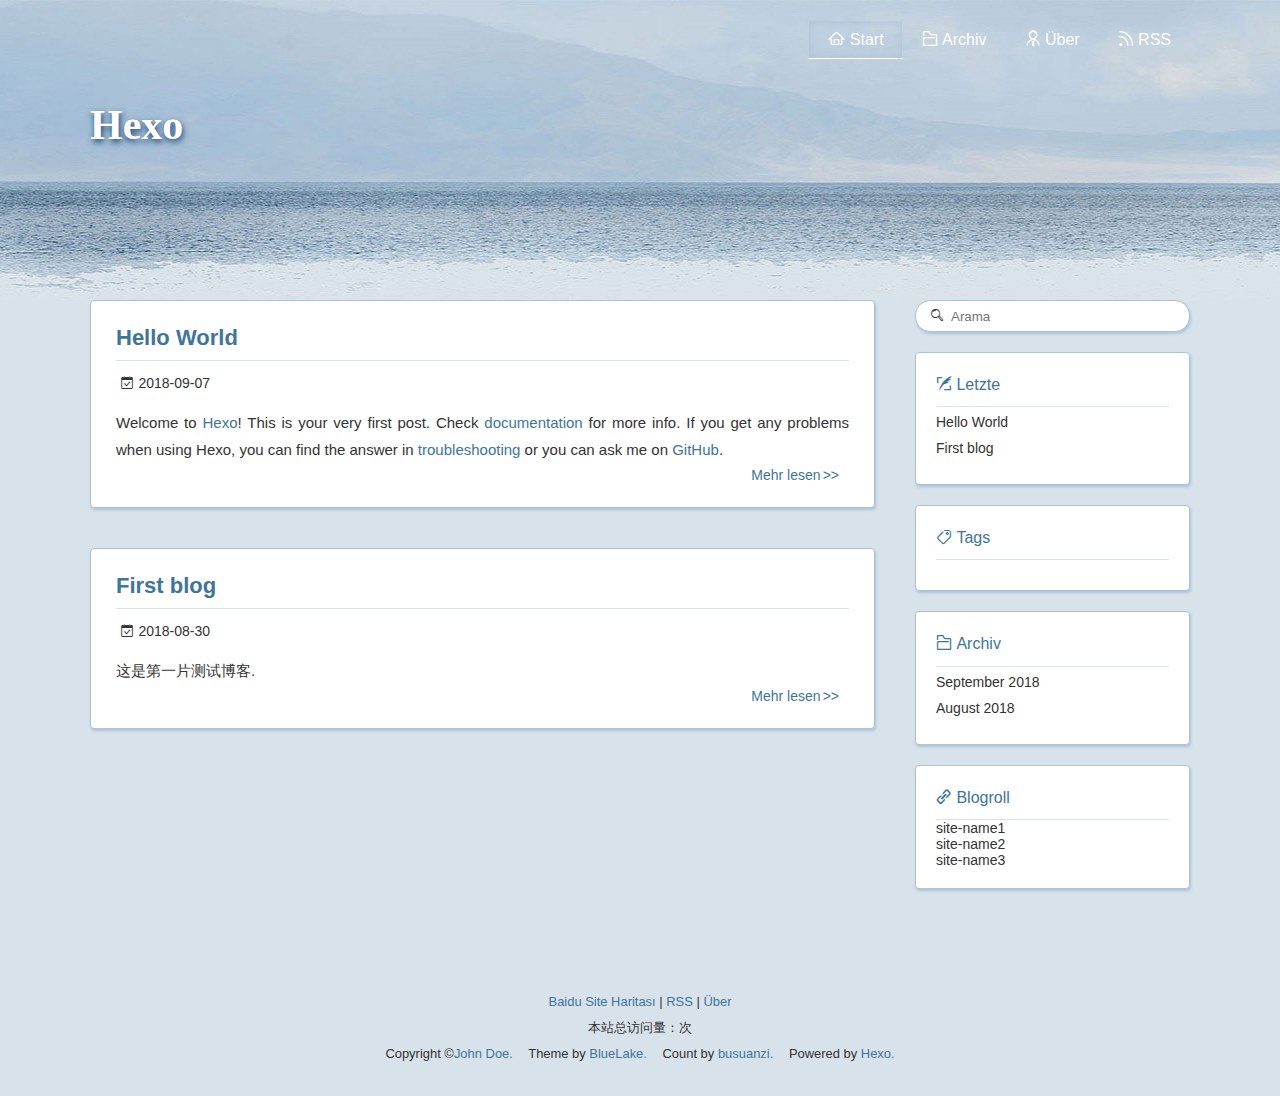
==== index.html @ a78081d0 "Site updated: 2018-09-07 15:41:16" ====
<!DOCTYPE html><html lang="null"><head><meta http-equiv="content-type" content="text/html; charset=utf-8"><meta content="width=device-width, initial-scale=1.0, maximum-scale=1.0, user-scalable=0" name="viewport"><meta content="yes" name="apple-mobile-web-app-capable"><meta content="black-translucent" name="apple-mobile-web-app-status-bar-style"><meta content="telephone=no" name="format-detection"><meta name="description"><title>Hexo</title><link rel="stylesheet" type="text/css" href="//fonts.neworld.org/css?family=Source+Code+Pro"><link rel="stylesheet" type="text/css" href="/css/style.css?v=2.0.1"><link rel="stylesheet" type="text/css" href="/css/highlight.css?v=2.0.1"><link rel="Shortcut Icon" href="/favicon.ico"><link rel="bookmark" href="/favicon.ico"><link rel="apple-touch-icon" href="/apple-touch-icon.png"><link rel="apple-touch-icon-precomposed" href="/apple-touch-icon.png"></head><body><div class="body_container"><div id="header"><div class="site-name"><h1 class="hidden">Hexo</h1><a id="logo" href="/.">Hexo</a><p class="description"></p></div><div id="nav-menu"><a href="/." class="current"><i class="fa fa-home"> Start</i></a><a href="/archives/"><i class="fa fa-archive"> Archiv</i></a><a href="/about/"><i class="fa fa-user"> Über</i></a><a href="/atom.xml"><i class="fa fa-rss"> RSS</i></a></div><div id="search-form"><div id="result-mask" class="hide"></div><label><input id="search-key" type="text" autocomplete="off" placeholder="Arama"></label><div id="result-wrap" class="hide"><div id="search-result"></div></div><div class="hide"><template id="search-tpl"><div class="item"><a href="/{path}" title="{title}"><div class="title">{title}</div><div class="time">{date}</div><div class="tags">{tags}</div></a></div></template></div></div></div><div id="layout" class="layout-g"><div class="layout-l"><div class="content_container"><div class="post"><h2 class="post-title"><a href="/2018/09/07/hello-world/">Hello World</a></h2><div class="post-meta"><p><span class="date">2018-09-07</span></p></div><div class="post-content"><p>Welcome to <a href="https://hexo.io/" target="_blank" rel="noopener">Hexo</a>! This is your very first post. Check <a href="https://hexo.io/docs/" target="_blank" rel="noopener">documentation</a> for more info. If you get any problems when using Hexo, you can find the answer in <a href="https://hexo.io/docs/troubleshooting.html" target="_blank" rel="noopener">troubleshooting</a> or you can ask me on <a href="https://github.com/hexojs/hexo/issues" target="_blank" rel="noopener">GitHub</a>.</p></div><p class="readmore"><a href="/2018/09/07/hello-world/">Mehr lesen</a></p></div><div class="post"><h2 class="post-title"><a href="/2018/08/30/first-blog/">First blog</a></h2><div class="post-meta"><p><span class="date">2018-08-30</span></p></div><div class="post-content"><p>这是第一片测试博客.</p></div><p class="readmore"><a href="/2018/08/30/first-blog/">Mehr lesen</a></p></div></div></div><div class="layout-r"><div id="sidebar"><div class="search-pla"></div><div class="widget"><div class="widget-title"><i class="fa fa-xie"> Letzte</i></div><ul class="post-list"><li class="post-list-item"><a class="post-list-link" href="/2018/09/07/hello-world/">Hello World</a></li><li class="post-list-item"><a class="post-list-link" href="/2018/08/30/first-blog/">First blog</a></li></ul></div><div class="widget"><div class="widget-title"><i class="fa fa-biao"> Tags</i></div><div class="tagcloud"></div></div><div class="widget"><div class="widget-title"><i class="fa fa-archive"> Archiv</i></div><ul class="archive-list"><li class="archive-list-item"><a class="archive-list-link" href="/archives/2018/09/">September 2018</a></li><li class="archive-list-item"><a class="archive-list-link" href="/archives/2018/08/">August 2018</a></li></ul></div><div class="widget"><div class="widget-title"><i class="fa fa-you"> Blogroll</i></div><ul></ul><a href="http://www.example1.com/" title="site-name1" target="_blank">site-name1</a><ul></ul><a href="http://www.example2.com/" title="site-name2" target="_blank">site-name2</a><ul></ul><a href="http://www.example3.com/" title="site-name3" target="_blank">site-name3</a></div></div></div></div><a id="totop" href="#top"></a><div id="footer"><div class="footer-info"><p><a href="/baidusitemap.xml">Baidu Site Haritası</a> |  <a href="/atom.xml">RSS</a> |  <a href="/about/">Über</a></p><p>本站总访问量：<i id="busuanzi_container_site_pv"><i id="busuanzi_value_site_pv"></i></i>次</p><p><span> Copyright &copy;<a href="/." rel="nofollow">John Doe.</a></span><span> Theme by<a rel="nofollow" target="_blank" href="https://github.com/chaooo/hexo-theme-BlueLake"> BlueLake.</a></span><span> Count by<a href="http://busuanzi.ibruce.info/"> busuanzi.</a></span><span> Powered by<a rel="nofollow" target="_blank" href="https://hexo.io"> Hexo.</a></span></p></div></div></div><script src="https://dn-lbstatics.qbox.me/busuanzi/2.3/busuanzi.pure.mini.js" async></script><script type="text/javascript" src="/js/search.json.js?v=2.0.1"></script><script type="text/javascript" src="/js/totop.js?v=2.0.1" async></script></body></html>
---- css/style.css ----
body,dl,dt,dd,ul,ol,li,h1,h2,h3,h4,h5,h6,p,img,blockquote,button,pre,fieldset,form,input,select,option{margin:0;padding:0;border:0}h1,h2,h3,h4,h5,h6{font-weight:bold;overflow:hidden}s,i,u,em{font-style:normal}img,button{border:none}form,input,select,option{outline:none}input:-webkit-autofill{-webkit-box-shadow:0 0 0 1000px #fff inset}div{box-sizing:border-box}a,button.submit{color:#40759b;text-decoration:none;-webkit-transition:all .1s ease-in;-moz-transition:all .1s ease-in;-o-transition:all .1s ease-in;transition:all .1s ease-in}a:focus{outline:none}a:hover,a:active{color:#40759b}.clear{clear:both}.hide{display:none;opacity:0;height:0}blockquote,.stressed{-moz-box-sizing:border-box;box-sizing:border-box;margin:1.5em 0 1.5em 1em;padding:10px;color:#555;border:1px solid #e6e6e6;border-left:5px solid #40759b}strong,b,em{font-weight:bold}.hidden1{display:none}@font-face{font-family:"iconfont";src:url("../iconfont/iconfont.eot?t=1478071541360");src:url("../iconfont/iconfont.eot?t=1478071541360#iefix") format('embedded-opentype'),url("../iconfont/iconfont.woff?t=1478071541360") format('woff'),url("../iconfont/iconfont.ttf?t=1478071541360") format('truetype'),url("../iconfont/iconfont.svg?t=1478071541360#iconfont") format('svg')}.fa{font-size:16px;font-style:normal;}.fa:before{font-family:"iconfont" !important;-webkit-font-smoothing:antialiased;-moz-osx-font-smoothing:grayscale;text-rendering:auto}.fa-home:before{content:"\e001"}.fa-gui:before{content:"\e002"}.fa-user:before{content:"\e003"}.fa-rss:before{content:"\e004"}.fa-rili:before{content:"\e005"}.fa-commt:before{content:"\e006"}.fa-sou:before{content:"\e007"}.fa-biao:before{content:"\e008"}.fa-fei:before{content:"\e009"}.fa-archive:before{content:"\e00a"}.fa-you:before{content:"\e00b"}.fa-huo:before{content:"\e00c"}.fa-hit:before{content:"\e00d"}.fa-right:before{content:"\e00e"}.fa-left:before{content:"\e00f"}.fa-xie:before{content:"\e010"}.fa-empty:before{content:"\e011"}.fa-weibo:before{content:"\e012"}.fa-weixin:before{content:"\e013"}.fa-github:before{content:"\e014"}.fa-email:before{content:"\e015"}body{font-family:"Source Code Pro",Tahoma,"Helvetica Neue",Helvetica,"Hiragino Sans GB","Microsoft YaHei Light","Microsoft YaHei","Source Han Sans CN","WenQuanYi Micro Hei",Arial,sans-serif;-webkit-font-smoothing:antialiased;-moz-osx-font-smoothing:grayscale;font-size:14px;color:#333;width:100%;height:100%;background:#d8e2eb url("../img/bg.jpg") no-repeat top center}.layout-g{letter-spacing:-.31em;*letter-spacing:normal;word-spacing:-.43em;*word-spacing:-.43em;text-rendering:optimizespeed;display:-webkit-flex;-webkit-flex-flow:row wrap;display:-ms-flexbox;-ms-flex-flow:row wrap;-ms-align-content:flex-start;-webkit-align-content:flex-start}.layout-l,.layout-r{display:inline-block;*display:inline;zoom:1;letter-spacing:normal;word-spacing:normal;vertical-align:top;text-rendering:auto}.layout-l{width:75%;*width:74.969%}.layout-r{width:25%;*width:24.969%}.body_container{padding:0 50px;max-width:1200px;margin:0 auto}.content_container{padding-right:40px}#header{text-align:left;position:relative;min-height:300px;}#header .site-name{padding-top:100px;}#header .site-name h1{padding:0;margin:0;height:0;overflow:hidden}#header .site-name .description{padding:.6em 0 0;color:#fff;text-shadow:1px 2px 3px #113f6e;white-space:normal;word-wrap:break-word;line-height:26px}#logo{font:bold 42px/1.2 "宋体";white-space:nowrap;color:#fff;text-shadow:1px 3px 6px #113f6e}#nav-menu{margin:20px 0;padding:0;position:absolute;right:0;top:0;}#nav-menu a{display:inline-block;padding:3px 18px 3px;line-height:30px;color:#fff;font-size:16px;border:1px solid transparent;}#nav-menu a:hover,#nav-menu a.current{border-bottom:1px solid #fff;-webkit-box-shadow:0 0 10px #adc2d7 inset;box-shadow:0 0 10px #adc2d7 inset}#sidebar{word-wrap:break-word;-webkit-transition:all .6s ease-in-out;transition:all .6s ease-in-out;}#sidebar .widget{margin-bottom:20px;padding:10px 20px 20px 20px;border-radius:4px;-webkit-box-shadow:1px 2px 3px #adc2d7;box-shadow:1px 2px 3px #adc2d7;border:1px solid #adc2d7;background:#fff;}#sidebar .widget a{color:#333;}#sidebar .widget a:hover{color:#40759b;text-decoration:underline}#sidebar .widget .widget-title,#sidebar .widget .comments-title{color:#40759b;line-height:2.7;margin-top:0;font-size:16px;border-bottom:1px solid #d8e2eb;display:block;font-weight:normal}#sidebar .widget .tagcloud{margin-top:10px;}#sidebar .widget .tagcloud a{line-height:1.5;padding:5px}#sidebar .widget ul,#sidebar .widget ol{list-style:none;padding:0;}#sidebar .widget ul li,#sidebar .widget ol li{list-style:none;margin:5px 0;line-height:1.5;overflow:hidden;white-space:nowrap;text-overflow:ellipsis}#sidebar .widget .category-list-count{padding-left:5px;color:#40759b;}#sidebar .widget .category-list-count:before{content:"("}#sidebar .widget .category-list-count:after{content:")"}#sidebar .search-pla{display:block;height:52px}#search-form{position:absolute;bottom:-52px;right:0;padding:20px 0;color:#333;width:25%;}#search-form label{position:relative;display:block;margin:0;width:100%;height:100%;}#search-form label:before{font-family:"iconfont" !important;content:'\e007';position:absolute;left:15px;top:9px}#search-form input{box-sizing:border-box;height:32px;padding:7px 11px 7px 35px;line-height:16px;width:100%;border-radius:15px;background:#fff;-webkit-box-shadow:1px 2px 3px #adc2d7;box-shadow:1px 2px 3px #adc2d7;border:1px solid #adc2d7}#result-wrap{position:absolute;top:56px;width:120%;left:-50px;box-sizing:content-box;padding:20px;background:#fff;color:#333;border-radius:4px;-webkit-box-shadow:1px 2px 3px #adc2d7;box-shadow:1px 2px 3px #adc2d7;border:1px solid #adc2d7;}#result-wrap:before{content:'';position:absolute;display:inline-block;border-width:0 12px 12px 12px;border-style:solid;border-color:#adc2d7 transparent;left:56px;top:-12px}#result-wrap:after{content:'';position:absolute;display:inline-block;border-width:0 12px 12px 12px;border-style:solid;border-color:#fff transparent;left:56px;top:-10px}#result-mask{position:fixed;left:0;top:0}#search-result{width:100%;box-sizing:content-box;padding-right:20px;margin-right:-20px;max-height:400px;overflow-y:auto;}#search-result .tips{text-align:center;}#search-result .tips .fa{font-size:60px;color:#b3d2ef}#search-result .item{border-top:1px solid #d8e2eb;padding:8px 0;}#search-result .item:first-child{border-top:none}#search-result .item a:hover{text-decoration:none}#search-result .item .title{white-space:nowrap;line-height:1.8;overflow:hidden;white-space:nowrap;text-overflow:ellipsis;font-size:14px;color:#40759b;}#search-result .item .title:hover{text-decoration:underline}#search-result .item .time{text-align:right;font-size:12px}#search-result .item .tags{overflow:hidden;white-space:nowrap;text-overflow:ellipsis;}#search-result .item .tags span{display:inline-block;margin-right:5px;font-size:12px;}#search-result .item .tags span:before{font-family:"iconfont" !important;content:'\e008'}.post{padding:25px;background:#fff;border-radius:4px;-webkit-box-shadow:1px 2px 3px #adc2d7;box-shadow:1px 2px 3px #adc2d7;border:1px solid #adc2d7;margin-bottom:40px;}.post .post-title{margin:0;color:#40759b;text-align:left;border-bottom:1px solid #d8e2eb;padding-bottom:10px;font-weight:bold;font-size:22px;line-height:1.1;}.post .post-title a{color:#40759b;}.post .post-title a:hover{text-decoration:underline}.post .post-meta{padding:0;margin:10px 0 0;color:#333;font-size:14px;line-height:24px;min-height:24px;text-indent:.15em;}.post .post-meta:after{content:'';display:table;clear:both}.post .post-meta span{display:inline-block;height:16px;line-height:16px;margin-right:2px;}.post .post-meta span:after{content:' | '}.post .post-meta span:last-child:after{content:' '}.post .post-meta a{color:#40759b}.post .post-meta a:hover{color:#40759b;border-bottom:1px solid #40759b}.post .post-meta .category:before{font-family:"iconfont" !important;content:"\e002";padding-right:.3em}.post .post-meta .date:before{font-family:"iconfont" !important;content:"\e005";padding-right:.3em}.post .post-meta #busuanzi_value_page_pv{height:16px;line-height:16px;}.post .post-meta #busuanzi_value_page_pv:before{font-family:"iconfont" !important;content:"\e00d";padding-right:.3em}.post .comment-count{float:right;display:inline-block;text-indent:.15em;}.post .comment-count:before{vertical-align:bottom;font-family:"iconfont" !important;content:"\e006";padding-right:.3em}.post .comment-count:hover{color:#40759b;border-bottom:1px solid #40759b}.post .comment-count span:after{content:'';display:none}.post .post-content{clear:left;font-size:15px;line-height:1.77;color:#333;padding-top:15px;text-align:justify;text-justify:distribute;word-break:normal;}.post .post-content h2{font-size:18px}.post .post-content h3{font-size:16px}.post .post-content h4{font-size:14px}.post .post-content h5{font-size:13px}.post .post-content h6{font-size:12px}.post .post-content p{margin:0 0 1.234em;}.post .post-content p code{margin:0 5px;padding:0 5px;font-family:Source Code Pro,Monaco,Menlo,Consolas,monospace;color:#4d4d4c;background:#eee;font-size:.95em}.post .post-content p a{color:#40759b;padding-bottom:2px;word-break:break-all;}.post .post-content p a:hover{text-decoration:underline}.post .post-content p .caption{color:#40759b;display:block;font-size:.9em;margin-top:.1em;position:relative;text-align:center}.post .post-content blockquote p,.post .post-content .stressed p{margin:0}.post .post-content img{max-width:100%;padding:.5em 0;margin:auto;display:block}.post .post-content hr{margin:2.4em auto;border:none;border-top:1px solid #d8e2eb;position:relative}.post .post-content ul,.post .post-content ol{margin:0;padding:0 0 0 2em;}.post .post-content ul code,.post .post-content ol code{margin:0 5px;padding:0 5px;font-family:Source Code Pro,Monaco,Menlo,Consolas,monospace;color:#4d4d4c;background:#eee;font-size:.95em}.post .post-content ul a,.post .post-content ol a{color:#40759b;padding-bottom:2px;word-break:break-all;}.post .post-content ul a:hover,.post .post-content ol a:hover{text-decoration:underline}.post .tags{padding-bottom:.5em;text-align:right;}.post .tags a{margin-right:.5em;}.post .tags a:before{font-family:"iconfont" !important;content:"\e008";padding-right:.3em}.post .post-share::after{content:' ';display:block;clear:both}.post-archive{font-size:15px;line-height:2;padding:2em 0;}.post-archive ul,.post-archive ol,.post-archive li{list-style:none}.post-archive h2{margin:0 0 15px -51px;font-weight:bold;font-size:24px;letter-spacing:-1px;background:#d8e2eb;height:100px;width:100px;border-radius:50%;text-align:center;line-height:100px;color:#5483b1;}.post-archive h2:before{font-family:"iconfont" !important;font-weight:normal;content:"\e005";margin-right:.1em}.archive-wrap{position:relative;border-left:2px solid #d8e2eb;margin-left:140px;padding:3em 0;}.archive-wrap.tag-cat{margin-left:60px}.archive-wrap:before,.archive-wrap:after{content:'';position:absolute;left:-6px;width:10px;height:10px;border-radius:50%;background:#d8e2eb}.archive-wrap:before{top:0}.archive-wrap:after{bottom:0}.archive-wrap .listing li{margin-bottom:50px;position:relative;}.archive-wrap .listing li a{color:#333;}.archive-wrap .listing li a:hover{color:#5483b1}.archive-wrap .listing li a:before{content:'';position:absolute;z-index:1;left:-11px;bottom:-10px;width:20px;height:20px;border-radius:50%;background:#fff;border:1px solid #d8e2eb;-webkit-box-shadow:0 0 4px #d8e2eb inset;box-shadow:0 0 4px #d8e2eb inset}.archive-wrap .listing li a:after{content:'';position:absolute;z-index:2;left:-5px;bottom:-4px;width:10px;height:10px;border-radius:50%;background:#d8e2eb;-webkit-box-shadow:0 0 3px #d8e2eb inset;box-shadow:0 0 3px #d8e2eb inset}.archive-wrap .listing li:hover a:before{border:1px solid #5483b1;-webkit-box-shadow:0 0 4px #5483b1 inset;box-shadow:0 0 4px #5483b1 inset}.archive-wrap .listing li:hover a:after{background:#5483b1}.archive-wrap .listing li:hover .tite{border-bottom:1px solid #5483b1;}.archive-wrap .listing li:hover .tite:after{background:#5483b1}.archive-wrap .listing li:hover .date{border:1px solid #5483b1}.archive-wrap .tite{position:relative;bottom:-4px;display:inline-block;border-bottom:1px solid #d8e2eb;line-height:1.2em;padding:0 30px;max-width:100%;box-sizing:border-box;}.archive-wrap .tite:after{content:'';position:absolute;right:0;bottom:-4px;width:8px;height:8px;border-radius:50%;background:#d8e2eb}.archive-wrap .date{position:absolute;left:-112px;width:100px;bottom:0;height:30px;line-height:30px;text-align:center;border-radius:15px 30px 0 15px;border:1px solid #d8e2eb;-webkit-box-shadow:0 0 4px #d8e2eb inset;box-shadow:0 0 4px #d8e2eb inset}#footer{width:100%;margin-top:50px;padding:30px 0;}#footer .footer-info{line-height:2;color:#333;text-align:center;font-size:.925em;}#footer .footer-info a{color:#40759b;margin:0 6px}#footer .footer-info span{margin:0 6px}#footer .footer-info .fa{display:inline-block;margin:0 6px 0 0;padding:0 2px;}#footer .footer-info .fa.fa-github{color:#000;}#footer .footer-info .fa.fa-github:hover{color:#4078c0}#footer .footer-info .fa.fa-weibo{color:#e6162d;}#footer .footer-info .fa.fa-weibo:hover{color:#f93}#footer .footer-info .fa.fa-email{color:#756e78;}#footer .footer-info .fa.fa-email:hover{color:#000}#footer .footer-info p a{margin:0}.page-navigator{list-style:none;padding:0 0 25px 0;font-size:14px;text-align:center;}.page-navigator .space{border:none;padding:5px 5px}.page-navigator .current{background:#fff;}.page-navigator .current:hover{border-bottom-color:#adc2d7}.page-navigator .page-number,.page-navigator .extend{display:inline-block;margin:0 5px 5px 0}.page-navigator a,.page-navigator span{display:inline-block;height:25px;line-height:25px;padding:5px 9px;text-align:center;-webkit-box-shadow:1px 2px 3px #adc2d7;box-shadow:1px 2px 3px #adc2d7;border:1px solid #adc2d7;}.page-navigator a:hover,.page-navigator span:hover{border-bottom-color:#fff}.page-navigator a.prev:before,.page-navigator span.prev:before{font-family:"iconfont" !important;content:"\e00f";padding-right:.3em}.page-navigator a.next:after,.page-navigator span.next:after{font-family:"iconfont" !important;content:"\e00e";padding-left:.3em}.label-title{margin-top:1.1em;font-size:22px;color:#333;font-weight:bold;}.label-title .fa{display:inline-block;background:#f2f7fb;color:#5483b1;padding:0 10px;border-radius:30px 0 0 30px;margin:0 5px;font-size:20px}.readmore a{font-size:14px;color:#40759b;margin:-20px 0 0;padding:5px 10px;float:right;}.readmore a:after{content:">>";padding-left:.15em}.readmore a:hover{-webkit-box-shadow:0 -1px 4px #5483b1 inset;box-shadow:0 -1px 4px #5483b1 inset}.post-nav{overflow:hidden;margin-top:15px;margin-bottom:20px;padding:10px;white-space:nowrap;border-top:1px solid #d8e2eb;}.post-nav a{display:inline-block;max-width:49%;line-height:25px;font-size:15px;color:#555;border-bottom:none;position:relative;white-space:normal;box-sizing:border-box;text-decoration:underline;}.post-nav a.pre{float:left;padding-left:1.2em;}.post-nav a.pre:before{position:absolute;left:0;top:0;font-family:"iconfont" !important;content:"\e00f";padding-right:.3em}.post-nav a:hover{color:#40759b}.post-nav a.next{float:right;text-align:right;padding-right:1.2em;}.post-nav a.next:after{position:absolute;right:0;top:0;font-family:"iconfont" !important;content:"\e00e";padding-left:.3em}#totop{position:fixed;right:50px;bottom:50px;display:block;visibility:hidden;width:32px;height:54px;line-height:56px;overflow:hidden;color:#40759b;text-align:center;text-shadow:0 2px 2px #40759b;opacity:0;-webkit-transition:visibility .6s cubic-bezier(.6,.04,.98,.335),opacity .6s cubic-bezier(.6,.04,.98,.335),-webkit-transform .6s cubic-bezier(.6,.04,.98,.335);-moz-transition:visibility .6s cubic-bezier(.6,.04,.98,.335),opacity .6s cubic-bezier(.6,.04,.98,.335),-moz-transform .6s cubic-bezier(.6,.04,.98,.335);transition:visibility .6s cubic-bezier(.6,.04,.98,.335),opacity .6s cubic-bezier(.6,.04,.98,.335),transform .6s cubic-bezier(.6,.04,.98,.335);}#totop:before{font-family:"iconfont" !important;content:'\e00c';font-size:54px;margin-left:-.2em}#totop.launch{opacity:0;-webkit-transform:translateY(-500px);-moz-transform:translateY(-500px);-ms-transform:translateY(-500px);transform:translateY(-500px);pointer-events:none}#totop.show{visibility:visible;opacity:1}.author-page{padding:40px 0 20px 0;text-align:center;}.author-page:after{content:"";clear:both;display:block}.author-page .photo{display:inline-block;vertical-align:top;box-sizing:content-box;padding:0 30px 30px 30px;width:180px;height:180px;}.author-page .photo img{width:100%;height:100%;padding:0;margin:0;border-radius:50%;-webkit-box-shadow:1px 2px 3px #adc2d7;box-shadow:1px 2px 3px #adc2d7}.author-page .author{font-size:16px;white-space:nowrap;display:inline-block;vertical-align:top;text-align:left;}.author-page .author .fa{margin-right:.4em;}.author-page .author .fa:before{margin-right:.2em}#toc li{font-weight:bold}#toc .toc-child{margin-left:.6em;padding-left:0;}#toc .toc-child li{font-weight:normal}#toc .toc-child li:first-of-type{margin-top:0}#toc .toc-child li:last-of-type{margin-bottom:0}.fixed{position:fixed;top:0}.fixed.scroll{overflow-y:scroll;max-height:100%}table,tbody,tr,th,td{border-collapse:collapse;box-sizing:border-box;border-spacing:0;cellspacing:0;cellpadding:0;padding:0;margin:0}table{margin:auto auto 15px;width:100%;background:transparent;overflow-x:auto;display:block;}table th{font-weight:bold;padding:5px 10px;border:1px solid #d8e2eb;border-bottom-width:2px}table tr:nth-child(2n){background:#f4fcff}table td{padding:5px 10px;border:1px solid #d8e2eb}@media print,screen and (max-width:56.25em){.body_container{padding:0 30px}.content_container{padding-right:20px}#sidebar .widget{margin-bottom:15px}.post{padding:20px}}@media print,screen and (max-width:48em){.layout-l{width:100%}.layout-r{width:100%}#toc{display:none}#sidebar .search-pla{display:none}#search-form{position:relative;bottom:0;width:100%;}#search-form label{color:#fff}#search-form input{color:#fff;background:transparent;border:1px solid #e2eaf1;-webkit-box-shadow:0 0 10px #adc2d7 inset;box-shadow:0 0 10px #adc2d7 inset;}#search-form input:-ms-input-placeholder{color:#fff}#search-form input:-moz-placeholder{color:#fff}#search-form input::-moz-placeholder{color:#fff}#search-form input::-webkit-input-placeholder{color:#fff}#nav-menu{position:relative;text-align:center;}#nav-menu a{padding:0 15px;line-height:27px;height:27px;font-size:13px}.site-name{margin-bottom:20px;text-align:center}.content_container{padding-right:0}.body_container{padding:0 20px}.post{padding:15px}.post-title{font-size:20px}#sidebar .widget{padding:5px 15px 15px 15px}.hidden_mid_and_down{display:none !important}.post-archive{padding:1em 0}.archive-wrap{margin-left:110px;}.archive-wrap.tag-cat{margin-left:30px}.archive-wrap .tite{padding:0 20px}.author-page .author{font-size:14px}#result-wrap{width:60%;left:0}}@media print,screen and (max-width:35.5em){.content_container{padding-right:0}.body_container{padding:0 20px}.post-archive{padding:.6em 0}.archive-wrap{margin-left:60px;}.archive-wrap.tag-cat{margin-left:10px}.archive-wrap .listing li{margin-bottom:30px}.archive-wrap .tite{padding:0 15px;font-size:14px}.archive-wrap .date{left:-62px;width:60px;border-radius:15px 15px 0 15px;font-size:12px}}@media print,screen and (max-width:25em){#nav-menu a{padding:0 10px 0 8px;}#nav-menu a i.fa{font-size:14px}.post .post-title{font-size:18px}.post-archive{padding:0}.archive-wrap{margin-left:56px;}.archive-wrap.tag-cat{margin-left:0}.archive-wrap .tite{padding:0 5px 0 10px}.author-page .author{font-size:12px}.author-page .photo{padding:0 0 30px 0}#result-wrap{width:90%;left:0}}#ds-recent-comments li.ds-comment{border:none !important;border-bottom:1px dashed #d8e2eb !important}#ds-reset a:hover{color:#40759b !important}#ds-reset .ds-post-button{background:#40759b !important;}#ds-reset .ds-post-button:hover{background:#608cb7 !important}
---- css/highlight.css ----
pre{width:100%;position:relative;border:none;padding:0;margin:0;}pre code{display:block;box-sizing:border-box;overflow-x:auto;font-family:Source Code Pro,Monaco,Menlo,Consolas,monospace;margin:1.2em 0;padding:15px 15px 10px 15px;line-height:1.2em;width:100%;border-radius:5px;box-shadow:1px 1px 2px rgba(0,0,0,0.125);font-size:13px;color:#333;background:#f7f8f8}figure.highlight,.codeblock{background:#f7f8f8;margin:10px 0;line-height:1.1em;padding-top:15px;margin:1em 0;border-radius:5px;box-shadow:1px 1px 2px rgba(0,0,0,0.125);}figure.highlight figcaption,.codeblock figcaption{font-size:13px;padding:0 15px 20px;margin:0;background:#f7f8f8;color:#999;}figure.highlight figcaption a,.codeblock figcaption a{float:right;color:#40759b;font-weight:bold}figure.highlight table,.codeblock table{width:100%;margin:0;padding-bottom:10px;border-collapse:collapse;position:relative;display:block;overflow-x:auto}figure.highlight pre,.codeblock pre,figure.highlight .gutter,.codeblock .gutter,figure.highlight .code,.codeblock .code,figure.highlight .tag,.codeblock .tag{background-color:inherit;font-family:Source Code Pro,Monaco,Menlo,Consolas,monospace;border:none;padding:0;margin:0;cursor:text}figure.highlight .gutter,.codeblock .gutter,figure.highlight .code,.codeblock .code{vertical-align:top}figure.highlight.plain .gutter,.codeblock.plain .gutter{display:none}figure.highlight .gutter,.codeblock .gutter{background:#f7f8f8;border-right:1px solid #e6e6e6;padding:.3em 15px;}figure.highlight .gutter .line,.codeblock .gutter .line{color:#aaa}figure.highlight .line,.codeblock .line{font-size:13px;color:#333;}figure.highlight .line.marked,.codeblock .line.marked{background:#f5e3de}figure.highlight .code,.codeblock .code{padding:.3em 15px .3em 1em;width:100%}.gist .line,.gist .line-number{font-family:Source Code Pro,Monaco,Menlo,Consolas,monospace;font-size:1em;margin:0 0 5px 0}.highlight .comment,.highlight .title{color:#888}.highlight .meta,.highlight .tag{color:#324977}.highlight .attr{color:#118a04}.highlight .string,.highlight .value,.highlight .inheritance,.highlight .header,.highlight .ruby .symbol,.highlight .xml .cdatabody{color:#920000}.highlight .keyword,.highlight .javascript .function{color:#ec25ec}.highlight .number,.highlight .preprocessor,.highlight .built_in,.highlight .literal,.highlight .params,.highlight .constant{color:#fb6a00}.highlight.apacheconf .code .common,.highlight.apacheconf .code .nomarkup,.highlight.apacheconf .code .attribute,.highlight.apacheconf .code .variable,.highlight.apacheconf .code .cbracket,.highlight.apacheconf .code .keyword{color:#0086b3}.highlight.apacheconf .code .sqbracket{color:#df5000}.highlight.apacheconf .code .section,.highlight.apacheconf .code .tag{color:#63a35c}.highlight.bash .code .literal,.highlight.bash .code .built_in{color:#0086b3}.highlight.bash .code .title{color:#795da3}.highlight.bash .code .shebang{color:#969896}.highlight.bash .code .variable{color:#333}.highlight.coffeescript .code .subst,.highlight.coffeescript .code .regexp,.highlight.coffeescript .code .attribute{color:#df5000}.highlight.coffeescript .code .literal,.highlight.coffeescript .code .built_in,.highlight.coffeescript .code .number{color:#0086b3}.highlight.coffeescript .code .title{color:#795da3}.highlight.coffeescript .code .reserved,.highlight.coffeescript .code .attribute{color:#1d3e81}.highlight.cpp .code .number,.highlight.c .code .number,.highlight.cpp .code .built_in,.highlight.c .code .built_in{color:#0086b3}.highlight.cpp .code .preprocessor,.highlight.c .code .preprocessor{color:#df5000}.highlight.cpp .code .title,.highlight.c .code .title{color:#795da3}.highlight.cpp .code .meta-keyword,.highlight.c .code .meta-keyword{color:#a71d5d}.highlight.cs .code .preprocessor,.highlight.cs .code .preprocessor .keyword{color:#333}.highlight.cs .code .xmlDocTag,.highlight.cs .code .doctag{color:#63a35c}.highlight.cs .code .number,.highlight.cs .code .built_in{color:#0086b3}.highlight.cs .code .title{color:#795da3}.highlight.css .code .id,.highlight.css .code .class,.highlight.css .code .pseudo,.highlight.css .code .selector-pseudo{color:#795da3}.highlight.css .code .attr_selector,.highlight.css .code .value{color:#333}.highlight.css .code .attribute,.highlight.css .code .hexcolor,.highlight.css .code .number,.highlight.css .code .function{color:#0086b3}.highlight.css .code .at_rule,.highlight.css .code .important,.highlight.css .code .meta{color:#a71d5d}.highlight.css .code .tag,.highlight.css .code .selector-tag{color:#63a35c}.highlight.diff .code .deletion{color:#bd2c00;background-color:#ffecec}.highlight.diff .code .addition{color:#55a532;background-color:#eaffea}.highlight.http .code .literal{color:#0086b3}.highlight.http .code .request{color:#a71d5d}.highlight.http .code .attribute,.highlight.http .code attr{color:#183691}.highlight.ini .code .value,.highlight.ini .code .keyword{color:#333}.highlight.ini .code .setting,.highlight.ini .code .attr{color:#a71d5d}.highlight.ini .code .chunk,.highlight.ini .code .meta{color:#795da3;font-weight:bold}.highlight.ini .code .title,.highlight.ini .code .section{color:#795da3}.highlight.js .code .tag .title{color:#333}.highlight.js .code .regexp{color:#df5000}.highlight.js .code .javadoc{color:#969896}.highlight.js .code .literal,.highlight.js .code .number{color:#0086b3}.highlight.js .code .built_in,.highlight.js .code .title{color:#795da3}.highlight.js .code .tag,.highlight.js .code .javadoctag{color:#a71d5d}.highlight.java .code .title{color:#795da3}.highlight.java .code .number{color:#0086b3}.highlight.java .code .javadoc{color:#969896}.highlight.java .code .params{color:#1d3e81}.highlight.java .code .meta,.highlight.java .code .annotation,.highlight.java .code .javadoctag{color:#a71d5d}.highlight.mak .code .title{color:#795da3}.highlight.mak .code .constant{color:#333}.highlight.mak .code .keyword,.highlight.mak .code .meta-keyword{color:#0086b3}.highlight.json .code .attribute{color:#183691}.highlight.json .code .number,.highlight.json .code .literal{color:#0086b3}.highlight.md .code .link_url,.highlight.md .code .link{text-decoration:underline}.highlight.md .code .link_reference,.highlight.md .code .symbol,.highlight.md .code .code{color:#0086b3}.highlight.md .code .value,.highlight.md .code .link_label,.highlight.md .code .strong,.highlight.md .code .emphasis,.highlight.md .code .blockquote,.highlight.md .code .quote,.highlight.md .code .section{color:#183691}.highlight.nginx .code .title,.highlight.nginx .code .attribute{color:#a71d5d}.highlight.nginx .code .built_in,.highlight.nginx .code .literal{color:#0086b3}.highlight.nginx .code .regexp{color:#183691}.highlight.nginx .code .variable{color:#333}.highlight.objectivec .code .title{color:#795da3}.highlight.objectivec .code .preprocessor,.highlight.objectivec .code .meta{color:#a71d5d;}.highlight.objectivec .code .preprocessor .title,.highlight.objectivec .code .meta .title{color:#df5000}.highlight.objectivec .code .literal,.highlight.objectivec .code .number,.highlight.objectivec .code .built_in{color:#0086b3}.highlight.objectivec .code .meta-string{color:#183691}.highlight.perl .code .title{color:#795da3}.highlight.perl .code .regexp{color:#df5000}.highlight.perl .code .sub{color:#795da3}.highlight.php .code .title{color:#795da3}.highlight.php .code .regexp{color:#df5000}.highlight.php .code .phpdoc,.highlight.php .code .doctag{color:#a71d5d}.highlight.php .code .literal,.highlight.php .code .number{color:#0086b3}.highlight.python .code .number{color:#0086b3}.highlight.python .code .decorator,.highlight.python .code .title,.highlight.python .code .meta{color:#795da3}.highlight.ruby .code .prompt,.highlight.ruby .code .constant,.highlight.ruby .code .number,.highlight.ruby .code .subst .keyword,.highlight.ruby .code .symbol{color:#0086b3}.highlight.ruby .code .parent,.highlight.ruby .code .title{color:#795da3}.highlight.sql .code .number{color:#0086b3}.highlight.sql .code .built_in{color:#a71d5d}.highlight.xml .code .tag{color:#333}.highlight.xml .code .value{color:#183691}.highlight.xml .code .title,.highlight.xml .code .name{color:#63a35c}.highlight.xml .code .attribute,.highlight.xml .code .attr{color:#795da3}.highlight.puppet .code .title{color:#795da3}.highlight.puppet .code .name{color:#a71d5d}.highlight.puppet .code .function{color:#0086b3}.highlight.puppet .code .attr{color:#0086b3}.highlight.less .code .number,.highlight.less .code .hexcolor,.highlight.less .code .function,.highlight.less .code .attribute{color:#0086b3}.highlight.less .code .id,.highlight.less .code .pseudo,.highlight.less .code .class,.highlight.less .code .selector-id,.highlight.less .code .selector-class,.highlight.less .code .selector-tag{color:#795da3}.highlight.less .code .tag,.highlight.less .code .at_rule{color:#a71d5d}.highlight.less .code .built_in{color:#df5000}.highlight.sass .code .number,.highlight.sass .code .hexcolor,.highlight.sass .code .function,.highlight.sass .code .attribute{color:#0086b3}.highlight.sass .code .tag,.highlight.sass .code .selector-tag{color:#63a35c}.highlight.sass .code .built_in{color:#df5000}.highlight.sass .code .tag,.highlight.sass .code .at_rule,.highlight.sass .code .important{color:#a71d5d}.highlight.sass .code .id,.highlight.sass .code .pseudo,.highlight.sass .code .class,.highlight.sass .code .preprocessor,.highlight.sass .code .selector-class,.highlight.sass .code .selector-id{color:#795da3}.highlight.sass .code .variable{color:#333}.highlight.stylus .code .tag,.highlight.stylus .code .selector-tag{color:#63a35c}.highlight.stylus .code .at_rule{color:#a71d5d}.highlight.stylus .code .class,.highlight.stylus .code .id,.highlight.stylus .code .pseudo,.highlight.stylus .code .title,.highlight.stylus .code .selector-id,.highlight.stylus .code .selector-pseudo,.highlight.stylus .code .selector-class{color:#795da3}.highlight.stylus .code .number,.highlight.stylus .code .hexcolor,.highlight.stylus .code .attribute,.highlight.stylus .code .params{color:#0086b3}.highlight.go .code .built_in,.highlight.go .code .constant{color:#0086b3}.highlight.go .code .typename{color:#a71d5d}.highlight.swift .code .preprocessor{color:#a71d5d}.highlight.swift .code .title{color:#795da3}.highlight.swift .code .built_in,.highlight.swift .code .number,.highlight.swift .code .type{color:#0086b3}.highlight.yml .code .number{color:#fb6a00}.highlight.yml .code .line,.highlight.yml .code .attr{color:#795da3}.highlight.yml .code .line,.highlight.yml .code .string,.highlight.yml .code .type,.highlight.yml .code .literal,.highlight.yml .code .meta{color:#920000}
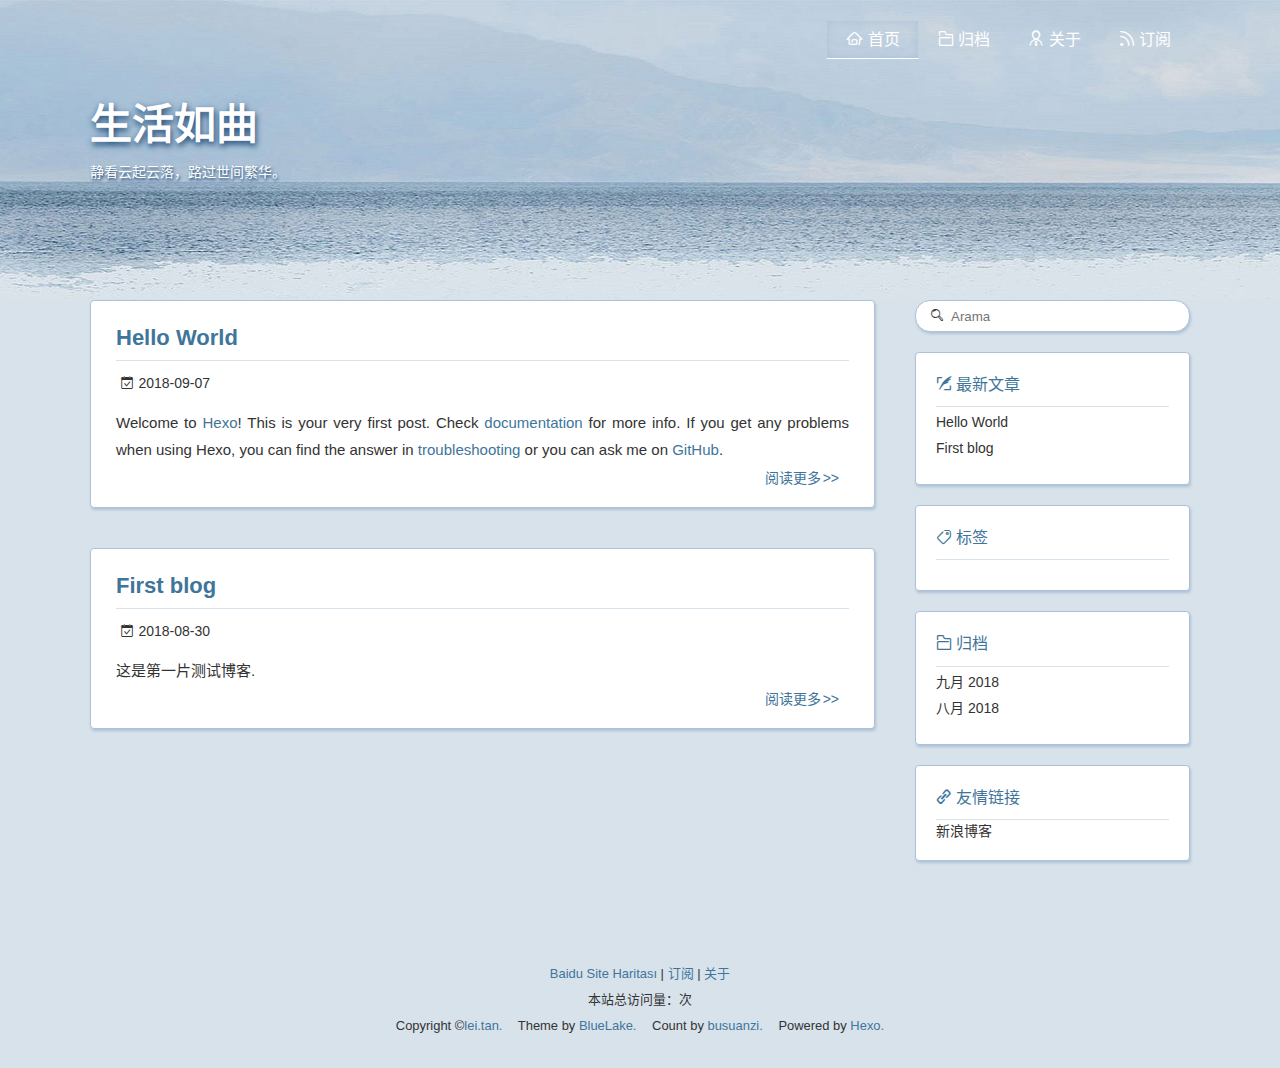
==== commit d11334f5: "Site updated: 2018-09-07 16:34:59" ====
--- a/index.html
+++ b/index.html
@@ -1 +1 @@
-<!DOCTYPE html><html lang="null"><head><meta http-equiv="content-type" content="text/html; charset=utf-8"><meta content="width=device-width, initial-scale=1.0, maximum-scale=1.0, user-scalable=0" name="viewport"><meta content="yes" name="apple-mobile-web-app-capable"><meta content="black-translucent" name="apple-mobile-web-app-status-bar-style"><meta content="telephone=no" name="format-detection"><meta name="description"><title>Hexo</title><link rel="stylesheet" type="text/css" href="//fonts.neworld.org/css?family=Source+Code+Pro"><link rel="stylesheet" type="text/css" href="/css/style.css?v=2.0.1"><link rel="stylesheet" type="text/css" href="/css/highlight.css?v=2.0.1"><link rel="Shortcut Icon" href="/favicon.ico"><link rel="bookmark" href="/favicon.ico"><link rel="apple-touch-icon" href="/apple-touch-icon.png"><link rel="apple-touch-icon-precomposed" href="/apple-touch-icon.png"></head><body><div class="body_container"><div id="header"><div class="site-name"><h1 class="hidden">Hexo</h1><a id="logo" href="/.">Hexo</a><p class="description"></p></div><div id="nav-menu"><a href="/." class="current"><i class="fa fa-home"> Start</i></a><a href="/archives/"><i class="fa fa-archive"> Archiv</i></a><a href="/about/"><i class="fa fa-user"> Über</i></a><a href="/atom.xml"><i class="fa fa-rss"> RSS</i></a></div><div id="search-form"><div id="result-mask" class="hide"></div><label><input id="search-key" type="text" autocomplete="off" placeholder="Arama"></label><div id="result-wrap" class="hide"><div id="search-result"></div></div><div class="hide"><template id="search-tpl"><div class="item"><a href="/{path}" title="{title}"><div class="title">{title}</div><div class="time">{date}</div><div class="tags">{tags}</div></a></div></template></div></div></div><div id="layout" class="layout-g"><div class="layout-l"><div class="content_container"><div class="post"><h2 class="post-title"><a href="/2018/09/07/hello-world/">Hello World</a></h2><div class="post-meta"><p><span class="date">2018-09-07</span></p></div><div class="post-content"><p>Welcome to <a href="https://hexo.io/" target="_blank" rel="noopener">Hexo</a>! This is your very first post. Check <a href="https://hexo.io/docs/" target="_blank" rel="noopener">documentation</a> for more info. If you get any problems when using Hexo, you can find the answer in <a href="https://hexo.io/docs/troubleshooting.html" target="_blank" rel="noopener">troubleshooting</a> or you can ask me on <a href="https://github.com/hexojs/hexo/issues" target="_blank" rel="noopener">GitHub</a>.</p></div><p class="readmore"><a href="/2018/09/07/hello-world/">Mehr lesen</a></p></div><div class="post"><h2 class="post-title"><a href="/2018/08/30/first-blog/">First blog</a></h2><div class="post-meta"><p><span class="date">2018-08-30</span></p></div><div class="post-content"><p>这是第一片测试博客.</p></div><p class="readmore"><a href="/2018/08/30/first-blog/">Mehr lesen</a></p></div></div></div><div class="layout-r"><div id="sidebar"><div class="search-pla"></div><div class="widget"><div class="widget-title"><i class="fa fa-xie"> Letzte</i></div><ul class="post-list"><li class="post-list-item"><a class="post-list-link" href="/2018/09/07/hello-world/">Hello World</a></li><li class="post-list-item"><a class="post-list-link" href="/2018/08/30/first-blog/">First blog</a></li></ul></div><div class="widget"><div class="widget-title"><i class="fa fa-biao"> Tags</i></div><div class="tagcloud"></div></div><div class="widget"><div class="widget-title"><i class="fa fa-archive"> Archiv</i></div><ul class="archive-list"><li class="archive-list-item"><a class="archive-list-link" href="/archives/2018/09/">September 2018</a></li><li class="archive-list-item"><a class="archive-list-link" href="/archives/2018/08/">August 2018</a></li></ul></div><div class="widget"><div class="widget-title"><i class="fa fa-you"> Blogroll</i></div><ul></ul><a href="http://www.example1.com/" title="site-name1" target="_blank">site-name1</a><ul></ul><a href="http://www.example2.com/" title="site-name2" target="_blank">site-name2</a><ul></ul><a href="http://www.example3.com/" title="site-name3" target="_blank">site-name3</a></div></div></div></div><a id="totop" href="#top"></a><div id="footer"><div class="footer-info"><p><a href="/baidusitemap.xml">Baidu Site Haritası</a> |  <a href="/atom.xml">RSS</a> |  <a href="/about/">Über</a></p><p>本站总访问量：<i id="busuanzi_container_site_pv"><i id="busuanzi_value_site_pv"></i></i>次</p><p><span> Copyright &copy;<a href="/." rel="nofollow">John Doe.</a></span><span> Theme by<a rel="nofollow" target="_blank" href="https://github.com/chaooo/hexo-theme-BlueLake"> BlueLake.</a></span><span> Count by<a href="http://busuanzi.ibruce.info/"> busuanzi.</a></span><span> Powered by<a rel="nofollow" target="_blank" href="https://hexo.io"> Hexo.</a></span></p></div></div></div><script src="https://dn-lbstatics.qbox.me/busuanzi/2.3/busuanzi.pure.mini.js" async></script><script type="text/javascript" src="/js/search.json.js?v=2.0.1"></script><script type="text/javascript" src="/js/totop.js?v=2.0.1" async></script></body></html>+<!DOCTYPE html><html lang="zh-CN"><head><meta http-equiv="content-type" content="text/html; charset=utf-8"><meta content="width=device-width, initial-scale=1.0, maximum-scale=1.0, user-scalable=0" name="viewport"><meta content="yes" name="apple-mobile-web-app-capable"><meta content="black-translucent" name="apple-mobile-web-app-status-bar-style"><meta content="telephone=no" name="format-detection"><meta name="description" content="这里是我的个人笔记也是个人博客，欢迎来指点进步."><meta name="keywords" content="java, js, spring, spring cloud, spring boot, mysql"><title>生活如曲 | 静看云起云落，路过世间繁华。</title><link rel="stylesheet" type="text/css" href="//fonts.neworld.org/css?family=Source+Code+Pro"><link rel="stylesheet" type="text/css" href="/css/style.css?v=2.0.1"><link rel="stylesheet" type="text/css" href="/css/highlight.css?v=2.0.1"><link rel="Shortcut Icon" href="/favicon.ico"><link rel="bookmark" href="/favicon.ico"><link rel="apple-touch-icon" href="/apple-touch-icon.png"><link rel="apple-touch-icon-precomposed" href="/apple-touch-icon.png"></head><body><div class="body_container"><div id="header"><div class="site-name"><h1 class="hidden">生活如曲</h1><a id="logo" href="/.">生活如曲</a><p class="description">静看云起云落，路过世间繁华。</p></div><div id="nav-menu"><a href="/." class="current"><i class="fa fa-home"> 首页</i></a><a href="/archives/"><i class="fa fa-archive"> 归档</i></a><a href="/about/"><i class="fa fa-user"> 关于</i></a><a href="/atom.xml"><i class="fa fa-rss"> 订阅</i></a></div><div id="search-form"><div id="result-mask" class="hide"></div><label><input id="search-key" type="text" autocomplete="off" placeholder="Arama"></label><div id="result-wrap" class="hide"><div id="search-result"></div></div><div class="hide"><template id="search-tpl"><div class="item"><a href="/{path}" title="{title}"><div class="title">{title}</div><div class="time">{date}</div><div class="tags">{tags}</div></a></div></template></div></div></div><div id="layout" class="layout-g"><div class="layout-l"><div class="content_container"><div class="post"><h2 class="post-title"><a href="/2018/09/07/hello-world/">Hello World</a></h2><div class="post-meta"><p><span class="date">2018-09-07</span></p></div><div class="post-content"><p>Welcome to <a href="https://hexo.io/" target="_blank" rel="noopener">Hexo</a>! This is your very first post. Check <a href="https://hexo.io/docs/" target="_blank" rel="noopener">documentation</a> for more info. If you get any problems when using Hexo, you can find the answer in <a href="https://hexo.io/docs/troubleshooting.html" target="_blank" rel="noopener">troubleshooting</a> or you can ask me on <a href="https://github.com/hexojs/hexo/issues" target="_blank" rel="noopener">GitHub</a>.</p></div><p class="readmore"><a href="/2018/09/07/hello-world/">阅读更多</a></p></div><div class="post"><h2 class="post-title"><a href="/2018/08/30/first-blog/">First blog</a></h2><div class="post-meta"><p><span class="date">2018-08-30</span></p></div><div class="post-content"><p>这是第一片测试博客.</p></div><p class="readmore"><a href="/2018/08/30/first-blog/">阅读更多</a></p></div></div></div><div class="layout-r"><div id="sidebar"><div class="search-pla"></div><div class="widget"><div class="widget-title"><i class="fa fa-xie"> 最新文章</i></div><ul class="post-list"><li class="post-list-item"><a class="post-list-link" href="/2018/09/07/hello-world/">Hello World</a></li><li class="post-list-item"><a class="post-list-link" href="/2018/08/30/first-blog/">First blog</a></li></ul></div><div class="widget"><div class="widget-title"><i class="fa fa-biao"> 标签</i></div><div class="tagcloud"></div></div><div class="widget"><div class="widget-title"><i class="fa fa-archive"> 归档</i></div><ul class="archive-list"><li class="archive-list-item"><a class="archive-list-link" href="/archives/2018/09/">九月 2018</a></li><li class="archive-list-item"><a class="archive-list-link" href="/archives/2018/08/">八月 2018</a></li></ul></div><div class="widget"><div class="widget-title"><i class="fa fa-you"> 友情链接</i></div><ul></ul><a href="http://blog.sina.com.cn/u/1945765192" title="新浪博客" target="_blank">新浪博客</a></div></div></div></div><a id="totop" href="#top"></a><div id="footer"><div class="footer-info"><p><a href="/baidusitemap.xml">Baidu Site Haritası</a> |  <a href="/atom.xml">订阅</a> |  <a href="/about/">关于</a></p><p>本站总访问量：<i id="busuanzi_container_site_pv"><i id="busuanzi_value_site_pv"></i></i>次</p><p><span> Copyright &copy;<a href="/." rel="nofollow">lei.tan.</a></span><span> Theme by<a rel="nofollow" target="_blank" href="https://github.com/chaooo/hexo-theme-BlueLake"> BlueLake.</a></span><span> Count by<a href="http://busuanzi.ibruce.info/"> busuanzi.</a></span><span> Powered by<a rel="nofollow" target="_blank" href="https://hexo.io"> Hexo.</a></span></p></div></div></div><script src="https://dn-lbstatics.qbox.me/busuanzi/2.3/busuanzi.pure.mini.js" async></script><script type="text/javascript" src="/js/search.json.js?v=2.0.1"></script><script type="text/javascript" src="/js/totop.js?v=2.0.1" async></script></body></html>--- a/css/style.css
+++ b/css/style.css
@@ -1 +1,1320 @@
-body,dl,dt,dd,ul,ol,li,h1,h2,h3,h4,h5,h6,p,img,blockquote,button,pre,fieldset,form,input,select,option{margin:0;padding:0;border:0}h1,h2,h3,h4,h5,h6{font-weight:bold;overflow:hidden}s,i,u,em{font-style:normal}img,button{border:none}form,input,select,option{outline:none}input:-webkit-autofill{-webkit-box-shadow:0 0 0 1000px #fff inset}div{box-sizing:border-box}a,button.submit{color:#40759b;text-decoration:none;-webkit-transition:all .1s ease-in;-moz-transition:all .1s ease-in;-o-transition:all .1s ease-in;transition:all .1s ease-in}a:focus{outline:none}a:hover,a:active{color:#40759b}.clear{clear:both}.hide{display:none;opacity:0;height:0}blockquote,.stressed{-moz-box-sizing:border-box;box-sizing:border-box;margin:1.5em 0 1.5em 1em;padding:10px;color:#555;border:1px solid #e6e6e6;border-left:5px solid #40759b}strong,b,em{font-weight:bold}.hidden1{display:none}@font-face{font-family:"iconfont";src:url("../iconfont/iconfont.eot?t=1478071541360");src:url("../iconfont/iconfont.eot?t=1478071541360#iefix") format('embedded-opentype'),url("../iconfont/iconfont.woff?t=1478071541360") format('woff'),url("../iconfont/iconfont.ttf?t=1478071541360") format('truetype'),url("../iconfont/iconfont.svg?t=1478071541360#iconfont") format('svg')}.fa{font-size:16px;font-style:normal;}.fa:before{font-family:"iconfont" !important;-webkit-font-smoothing:antialiased;-moz-osx-font-smoothing:grayscale;text-rendering:auto}.fa-home:before{content:"\e001"}.fa-gui:before{content:"\e002"}.fa-user:before{content:"\e003"}.fa-rss:before{content:"\e004"}.fa-rili:before{content:"\e005"}.fa-commt:before{content:"\e006"}.fa-sou:before{content:"\e007"}.fa-biao:before{content:"\e008"}.fa-fei:before{content:"\e009"}.fa-archive:before{content:"\e00a"}.fa-you:before{content:"\e00b"}.fa-huo:before{content:"\e00c"}.fa-hit:before{content:"\e00d"}.fa-right:before{content:"\e00e"}.fa-left:before{content:"\e00f"}.fa-xie:before{content:"\e010"}.fa-empty:before{content:"\e011"}.fa-weibo:before{content:"\e012"}.fa-weixin:before{content:"\e013"}.fa-github:before{content:"\e014"}.fa-email:before{content:"\e015"}body{font-family:"Source Code Pro",Tahoma,"Helvetica Neue",Helvetica,"Hiragino Sans GB","Microsoft YaHei Light","Microsoft YaHei","Source Han Sans CN","WenQuanYi Micro Hei",Arial,sans-serif;-webkit-font-smoothing:antialiased;-moz-osx-font-smoothing:grayscale;font-size:14px;color:#333;width:100%;height:100%;background:#d8e2eb url("../img/bg.jpg") no-repeat top center}.layout-g{letter-spacing:-.31em;*letter-spacing:normal;word-spacing:-.43em;*word-spacing:-.43em;text-rendering:optimizespeed;display:-webkit-flex;-webkit-flex-flow:row wrap;display:-ms-flexbox;-ms-flex-flow:row wrap;-ms-align-content:flex-start;-webkit-align-content:flex-start}.layout-l,.layout-r{display:inline-block;*display:inline;zoom:1;letter-spacing:normal;word-spacing:normal;vertical-align:top;text-rendering:auto}.layout-l{width:75%;*width:74.969%}.layout-r{width:25%;*width:24.969%}.body_container{padding:0 50px;max-width:1200px;margin:0 auto}.content_container{padding-right:40px}#header{text-align:left;position:relative;min-height:300px;}#header .site-name{padding-top:100px;}#header .site-name h1{padding:0;margin:0;height:0;overflow:hidden}#header .site-name .description{padding:.6em 0 0;color:#fff;text-shadow:1px 2px 3px #113f6e;white-space:normal;word-wrap:break-word;line-height:26px}#logo{font:bold 42px/1.2 "宋体";white-space:nowrap;color:#fff;text-shadow:1px 3px 6px #113f6e}#nav-menu{margin:20px 0;padding:0;position:absolute;right:0;top:0;}#nav-menu a{display:inline-block;padding:3px 18px 3px;line-height:30px;color:#fff;font-size:16px;border:1px solid transparent;}#nav-menu a:hover,#nav-menu a.current{border-bottom:1px solid #fff;-webkit-box-shadow:0 0 10px #adc2d7 inset;box-shadow:0 0 10px #adc2d7 inset}#sidebar{word-wrap:break-word;-webkit-transition:all .6s ease-in-out;transition:all .6s ease-in-out;}#sidebar .widget{margin-bottom:20px;padding:10px 20px 20px 20px;border-radius:4px;-webkit-box-shadow:1px 2px 3px #adc2d7;box-shadow:1px 2px 3px #adc2d7;border:1px solid #adc2d7;background:#fff;}#sidebar .widget a{color:#333;}#sidebar .widget a:hover{color:#40759b;text-decoration:underline}#sidebar .widget .widget-title,#sidebar .widget .comments-title{color:#40759b;line-height:2.7;margin-top:0;font-size:16px;border-bottom:1px solid #d8e2eb;display:block;font-weight:normal}#sidebar .widget .tagcloud{margin-top:10px;}#sidebar .widget .tagcloud a{line-height:1.5;padding:5px}#sidebar .widget ul,#sidebar .widget ol{list-style:none;padding:0;}#sidebar .widget ul li,#sidebar .widget ol li{list-style:none;margin:5px 0;line-height:1.5;overflow:hidden;white-space:nowrap;text-overflow:ellipsis}#sidebar .widget .category-list-count{padding-left:5px;color:#40759b;}#sidebar .widget .category-list-count:before{content:"("}#sidebar .widget .category-list-count:after{content:")"}#sidebar .search-pla{display:block;height:52px}#search-form{position:absolute;bottom:-52px;right:0;padding:20px 0;color:#333;width:25%;}#search-form label{position:relative;display:block;margin:0;width:100%;height:100%;}#search-form label:before{font-family:"iconfont" !important;content:'\e007';position:absolute;left:15px;top:9px}#search-form input{box-sizing:border-box;height:32px;padding:7px 11px 7px 35px;line-height:16px;width:100%;border-radius:15px;background:#fff;-webkit-box-shadow:1px 2px 3px #adc2d7;box-shadow:1px 2px 3px #adc2d7;border:1px solid #adc2d7}#result-wrap{position:absolute;top:56px;width:120%;left:-50px;box-sizing:content-box;padding:20px;background:#fff;color:#333;border-radius:4px;-webkit-box-shadow:1px 2px 3px #adc2d7;box-shadow:1px 2px 3px #adc2d7;border:1px solid #adc2d7;}#result-wrap:before{content:'';position:absolute;display:inline-block;border-width:0 12px 12px 12px;border-style:solid;border-color:#adc2d7 transparent;left:56px;top:-12px}#result-wrap:after{content:'';position:absolute;display:inline-block;border-width:0 12px 12px 12px;border-style:solid;border-color:#fff transparent;left:56px;top:-10px}#result-mask{position:fixed;left:0;top:0}#search-result{width:100%;box-sizing:content-box;padding-right:20px;margin-right:-20px;max-height:400px;overflow-y:auto;}#search-result .tips{text-align:center;}#search-result .tips .fa{font-size:60px;color:#b3d2ef}#search-result .item{border-top:1px solid #d8e2eb;padding:8px 0;}#search-result .item:first-child{border-top:none}#search-result .item a:hover{text-decoration:none}#search-result .item .title{white-space:nowrap;line-height:1.8;overflow:hidden;white-space:nowrap;text-overflow:ellipsis;font-size:14px;color:#40759b;}#search-result .item .title:hover{text-decoration:underline}#search-result .item .time{text-align:right;font-size:12px}#search-result .item .tags{overflow:hidden;white-space:nowrap;text-overflow:ellipsis;}#search-result .item .tags span{display:inline-block;margin-right:5px;font-size:12px;}#search-result .item .tags span:before{font-family:"iconfont" !important;content:'\e008'}.post{padding:25px;background:#fff;border-radius:4px;-webkit-box-shadow:1px 2px 3px #adc2d7;box-shadow:1px 2px 3px #adc2d7;border:1px solid #adc2d7;margin-bottom:40px;}.post .post-title{margin:0;color:#40759b;text-align:left;border-bottom:1px solid #d8e2eb;padding-bottom:10px;font-weight:bold;font-size:22px;line-height:1.1;}.post .post-title a{color:#40759b;}.post .post-title a:hover{text-decoration:underline}.post .post-meta{padding:0;margin:10px 0 0;color:#333;font-size:14px;line-height:24px;min-height:24px;text-indent:.15em;}.post .post-meta:after{content:'';display:table;clear:both}.post .post-meta span{display:inline-block;height:16px;line-height:16px;margin-right:2px;}.post .post-meta span:after{content:' | '}.post .post-meta span:last-child:after{content:' '}.post .post-meta a{color:#40759b}.post .post-meta a:hover{color:#40759b;border-bottom:1px solid #40759b}.post .post-meta .category:before{font-family:"iconfont" !important;content:"\e002";padding-right:.3em}.post .post-meta .date:before{font-family:"iconfont" !important;content:"\e005";padding-right:.3em}.post .post-meta #busuanzi_value_page_pv{height:16px;line-height:16px;}.post .post-meta #busuanzi_value_page_pv:before{font-family:"iconfont" !important;content:"\e00d";padding-right:.3em}.post .comment-count{float:right;display:inline-block;text-indent:.15em;}.post .comment-count:before{vertical-align:bottom;font-family:"iconfont" !important;content:"\e006";padding-right:.3em}.post .comment-count:hover{color:#40759b;border-bottom:1px solid #40759b}.post .comment-count span:after{content:'';display:none}.post .post-content{clear:left;font-size:15px;line-height:1.77;color:#333;padding-top:15px;text-align:justify;text-justify:distribute;word-break:normal;}.post .post-content h2{font-size:18px}.post .post-content h3{font-size:16px}.post .post-content h4{font-size:14px}.post .post-content h5{font-size:13px}.post .post-content h6{font-size:12px}.post .post-content p{margin:0 0 1.234em;}.post .post-content p code{margin:0 5px;padding:0 5px;font-family:Source Code Pro,Monaco,Menlo,Consolas,monospace;color:#4d4d4c;background:#eee;font-size:.95em}.post .post-content p a{color:#40759b;padding-bottom:2px;word-break:break-all;}.post .post-content p a:hover{text-decoration:underline}.post .post-content p .caption{color:#40759b;display:block;font-size:.9em;margin-top:.1em;position:relative;text-align:center}.post .post-content blockquote p,.post .post-content .stressed p{margin:0}.post .post-content img{max-width:100%;padding:.5em 0;margin:auto;display:block}.post .post-content hr{margin:2.4em auto;border:none;border-top:1px solid #d8e2eb;position:relative}.post .post-content ul,.post .post-content ol{margin:0;padding:0 0 0 2em;}.post .post-content ul code,.post .post-content ol code{margin:0 5px;padding:0 5px;font-family:Source Code Pro,Monaco,Menlo,Consolas,monospace;color:#4d4d4c;background:#eee;font-size:.95em}.post .post-content ul a,.post .post-content ol a{color:#40759b;padding-bottom:2px;word-break:break-all;}.post .post-content ul a:hover,.post .post-content ol a:hover{text-decoration:underline}.post .tags{padding-bottom:.5em;text-align:right;}.post .tags a{margin-right:.5em;}.post .tags a:before{font-family:"iconfont" !important;content:"\e008";padding-right:.3em}.post .post-share::after{content:' ';display:block;clear:both}.post-archive{font-size:15px;line-height:2;padding:2em 0;}.post-archive ul,.post-archive ol,.post-archive li{list-style:none}.post-archive h2{margin:0 0 15px -51px;font-weight:bold;font-size:24px;letter-spacing:-1px;background:#d8e2eb;height:100px;width:100px;border-radius:50%;text-align:center;line-height:100px;color:#5483b1;}.post-archive h2:before{font-family:"iconfont" !important;font-weight:normal;content:"\e005";margin-right:.1em}.archive-wrap{position:relative;border-left:2px solid #d8e2eb;margin-left:140px;padding:3em 0;}.archive-wrap.tag-cat{margin-left:60px}.archive-wrap:before,.archive-wrap:after{content:'';position:absolute;left:-6px;width:10px;height:10px;border-radius:50%;background:#d8e2eb}.archive-wrap:before{top:0}.archive-wrap:after{bottom:0}.archive-wrap .listing li{margin-bottom:50px;position:relative;}.archive-wrap .listing li a{color:#333;}.archive-wrap .listing li a:hover{color:#5483b1}.archive-wrap .listing li a:before{content:'';position:absolute;z-index:1;left:-11px;bottom:-10px;width:20px;height:20px;border-radius:50%;background:#fff;border:1px solid #d8e2eb;-webkit-box-shadow:0 0 4px #d8e2eb inset;box-shadow:0 0 4px #d8e2eb inset}.archive-wrap .listing li a:after{content:'';position:absolute;z-index:2;left:-5px;bottom:-4px;width:10px;height:10px;border-radius:50%;background:#d8e2eb;-webkit-box-shadow:0 0 3px #d8e2eb inset;box-shadow:0 0 3px #d8e2eb inset}.archive-wrap .listing li:hover a:before{border:1px solid #5483b1;-webkit-box-shadow:0 0 4px #5483b1 inset;box-shadow:0 0 4px #5483b1 inset}.archive-wrap .listing li:hover a:after{background:#5483b1}.archive-wrap .listing li:hover .tite{border-bottom:1px solid #5483b1;}.archive-wrap .listing li:hover .tite:after{background:#5483b1}.archive-wrap .listing li:hover .date{border:1px solid #5483b1}.archive-wrap .tite{position:relative;bottom:-4px;display:inline-block;border-bottom:1px solid #d8e2eb;line-height:1.2em;padding:0 30px;max-width:100%;box-sizing:border-box;}.archive-wrap .tite:after{content:'';position:absolute;right:0;bottom:-4px;width:8px;height:8px;border-radius:50%;background:#d8e2eb}.archive-wrap .date{position:absolute;left:-112px;width:100px;bottom:0;height:30px;line-height:30px;text-align:center;border-radius:15px 30px 0 15px;border:1px solid #d8e2eb;-webkit-box-shadow:0 0 4px #d8e2eb inset;box-shadow:0 0 4px #d8e2eb inset}#footer{width:100%;margin-top:50px;padding:30px 0;}#footer .footer-info{line-height:2;color:#333;text-align:center;font-size:.925em;}#footer .footer-info a{color:#40759b;margin:0 6px}#footer .footer-info span{margin:0 6px}#footer .footer-info .fa{display:inline-block;margin:0 6px 0 0;padding:0 2px;}#footer .footer-info .fa.fa-github{color:#000;}#footer .footer-info .fa.fa-github:hover{color:#4078c0}#footer .footer-info .fa.fa-weibo{color:#e6162d;}#footer .footer-info .fa.fa-weibo:hover{color:#f93}#footer .footer-info .fa.fa-email{color:#756e78;}#footer .footer-info .fa.fa-email:hover{color:#000}#footer .footer-info p a{margin:0}.page-navigator{list-style:none;padding:0 0 25px 0;font-size:14px;text-align:center;}.page-navigator .space{border:none;padding:5px 5px}.page-navigator .current{background:#fff;}.page-navigator .current:hover{border-bottom-color:#adc2d7}.page-navigator .page-number,.page-navigator .extend{display:inline-block;margin:0 5px 5px 0}.page-navigator a,.page-navigator span{display:inline-block;height:25px;line-height:25px;padding:5px 9px;text-align:center;-webkit-box-shadow:1px 2px 3px #adc2d7;box-shadow:1px 2px 3px #adc2d7;border:1px solid #adc2d7;}.page-navigator a:hover,.page-navigator span:hover{border-bottom-color:#fff}.page-navigator a.prev:before,.page-navigator span.prev:before{font-family:"iconfont" !important;content:"\e00f";padding-right:.3em}.page-navigator a.next:after,.page-navigator span.next:after{font-family:"iconfont" !important;content:"\e00e";padding-left:.3em}.label-title{margin-top:1.1em;font-size:22px;color:#333;font-weight:bold;}.label-title .fa{display:inline-block;background:#f2f7fb;color:#5483b1;padding:0 10px;border-radius:30px 0 0 30px;margin:0 5px;font-size:20px}.readmore a{font-size:14px;color:#40759b;margin:-20px 0 0;padding:5px 10px;float:right;}.readmore a:after{content:">>";padding-left:.15em}.readmore a:hover{-webkit-box-shadow:0 -1px 4px #5483b1 inset;box-shadow:0 -1px 4px #5483b1 inset}.post-nav{overflow:hidden;margin-top:15px;margin-bottom:20px;padding:10px;white-space:nowrap;border-top:1px solid #d8e2eb;}.post-nav a{display:inline-block;max-width:49%;line-height:25px;font-size:15px;color:#555;border-bottom:none;position:relative;white-space:normal;box-sizing:border-box;text-decoration:underline;}.post-nav a.pre{float:left;padding-left:1.2em;}.post-nav a.pre:before{position:absolute;left:0;top:0;font-family:"iconfont" !important;content:"\e00f";padding-right:.3em}.post-nav a:hover{color:#40759b}.post-nav a.next{float:right;text-align:right;padding-right:1.2em;}.post-nav a.next:after{position:absolute;right:0;top:0;font-family:"iconfont" !important;content:"\e00e";padding-left:.3em}#totop{position:fixed;right:50px;bottom:50px;display:block;visibility:hidden;width:32px;height:54px;line-height:56px;overflow:hidden;color:#40759b;text-align:center;text-shadow:0 2px 2px #40759b;opacity:0;-webkit-transition:visibility .6s cubic-bezier(.6,.04,.98,.335),opacity .6s cubic-bezier(.6,.04,.98,.335),-webkit-transform .6s cubic-bezier(.6,.04,.98,.335);-moz-transition:visibility .6s cubic-bezier(.6,.04,.98,.335),opacity .6s cubic-bezier(.6,.04,.98,.335),-moz-transform .6s cubic-bezier(.6,.04,.98,.335);transition:visibility .6s cubic-bezier(.6,.04,.98,.335),opacity .6s cubic-bezier(.6,.04,.98,.335),transform .6s cubic-bezier(.6,.04,.98,.335);}#totop:before{font-family:"iconfont" !important;content:'\e00c';font-size:54px;margin-left:-.2em}#totop.launch{opacity:0;-webkit-transform:translateY(-500px);-moz-transform:translateY(-500px);-ms-transform:translateY(-500px);transform:translateY(-500px);pointer-events:none}#totop.show{visibility:visible;opacity:1}.author-page{padding:40px 0 20px 0;text-align:center;}.author-page:after{content:"";clear:both;display:block}.author-page .photo{display:inline-block;vertical-align:top;box-sizing:content-box;padding:0 30px 30px 30px;width:180px;height:180px;}.author-page .photo img{width:100%;height:100%;padding:0;margin:0;border-radius:50%;-webkit-box-shadow:1px 2px 3px #adc2d7;box-shadow:1px 2px 3px #adc2d7}.author-page .author{font-size:16px;white-space:nowrap;display:inline-block;vertical-align:top;text-align:left;}.author-page .author .fa{margin-right:.4em;}.author-page .author .fa:before{margin-right:.2em}#toc li{font-weight:bold}#toc .toc-child{margin-left:.6em;padding-left:0;}#toc .toc-child li{font-weight:normal}#toc .toc-child li:first-of-type{margin-top:0}#toc .toc-child li:last-of-type{margin-bottom:0}.fixed{position:fixed;top:0}.fixed.scroll{overflow-y:scroll;max-height:100%}table,tbody,tr,th,td{border-collapse:collapse;box-sizing:border-box;border-spacing:0;cellspacing:0;cellpadding:0;padding:0;margin:0}table{margin:auto auto 15px;width:100%;background:transparent;overflow-x:auto;display:block;}table th{font-weight:bold;padding:5px 10px;border:1px solid #d8e2eb;border-bottom-width:2px}table tr:nth-child(2n){background:#f4fcff}table td{padding:5px 10px;border:1px solid #d8e2eb}@media print,screen and (max-width:56.25em){.body_container{padding:0 30px}.content_container{padding-right:20px}#sidebar .widget{margin-bottom:15px}.post{padding:20px}}@media print,screen and (max-width:48em){.layout-l{width:100%}.layout-r{width:100%}#toc{display:none}#sidebar .search-pla{display:none}#search-form{position:relative;bottom:0;width:100%;}#search-form label{color:#fff}#search-form input{color:#fff;background:transparent;border:1px solid #e2eaf1;-webkit-box-shadow:0 0 10px #adc2d7 inset;box-shadow:0 0 10px #adc2d7 inset;}#search-form input:-ms-input-placeholder{color:#fff}#search-form input:-moz-placeholder{color:#fff}#search-form input::-moz-placeholder{color:#fff}#search-form input::-webkit-input-placeholder{color:#fff}#nav-menu{position:relative;text-align:center;}#nav-menu a{padding:0 15px;line-height:27px;height:27px;font-size:13px}.site-name{margin-bottom:20px;text-align:center}.content_container{padding-right:0}.body_container{padding:0 20px}.post{padding:15px}.post-title{font-size:20px}#sidebar .widget{padding:5px 15px 15px 15px}.hidden_mid_and_down{display:none !important}.post-archive{padding:1em 0}.archive-wrap{margin-left:110px;}.archive-wrap.tag-cat{margin-left:30px}.archive-wrap .tite{padding:0 20px}.author-page .author{font-size:14px}#result-wrap{width:60%;left:0}}@media print,screen and (max-width:35.5em){.content_container{padding-right:0}.body_container{padding:0 20px}.post-archive{padding:.6em 0}.archive-wrap{margin-left:60px;}.archive-wrap.tag-cat{margin-left:10px}.archive-wrap .listing li{margin-bottom:30px}.archive-wrap .tite{padding:0 15px;font-size:14px}.archive-wrap .date{left:-62px;width:60px;border-radius:15px 15px 0 15px;font-size:12px}}@media print,screen and (max-width:25em){#nav-menu a{padding:0 10px 0 8px;}#nav-menu a i.fa{font-size:14px}.post .post-title{font-size:18px}.post-archive{padding:0}.archive-wrap{margin-left:56px;}.archive-wrap.tag-cat{margin-left:0}.archive-wrap .tite{padding:0 5px 0 10px}.author-page .author{font-size:12px}.author-page .photo{padding:0 0 30px 0}#result-wrap{width:90%;left:0}}#ds-recent-comments li.ds-comment{border:none !important;border-bottom:1px dashed #d8e2eb !important}#ds-reset a:hover{color:#40759b !important}#ds-reset .ds-post-button{background:#40759b !important;}#ds-reset .ds-post-button:hover{background:#608cb7 !important}+/* reset */
+body,
+dl,
+dt,
+dd,
+ul,
+ol,
+li,
+h1,
+h2,
+h3,
+h4,
+h5,
+h6,
+p,
+img,
+blockquote,
+button,
+pre,
+fieldset,
+form,
+input,
+select,
+option {
+  margin: 0;
+  padding: 0;
+  border: 0;
+}
+h1,
+h2,
+h3,
+h4,
+h5,
+h6 {
+  font-weight: bold;
+  overflow: hidden;
+}
+s,
+i,
+u,
+em {
+  font-style: normal;
+}
+img,
+button {
+  border: none;
+}
+form,
+input,
+select,
+option {
+  outline: none;
+}
+input:-webkit-autofill {
+  -webkit-box-shadow: 0 0 0px 1000px #fff inset;
+}
+div {
+  box-sizing: border-box;
+}
+a,
+button.submit {
+  color: #40759b;
+  text-decoration: none;
+  -webkit-transition: all 0.1s ease-in;
+  -moz-transition: all 0.1s ease-in;
+  -o-transition: all 0.1s ease-in;
+  transition: all 0.1s ease-in;
+}
+a:focus {
+  outline: none;
+}
+a:hover,
+a:active {
+  color: #40759b;
+}
+.clear {
+  clear: both;
+}
+.hide {
+  display: none;
+  opacity: 0;
+  height: 0px;
+}
+blockquote,
+.stressed {
+  -moz-box-sizing: border-box;
+  box-sizing: border-box;
+  margin: 1.5em 0 1.5em 1em;
+  padding: 10px;
+  color: #555;
+  border: 1px solid #e6e6e6;
+  border-left: 5px solid #40759b;
+}
+strong,
+b,
+em {
+  font-weight: bold;
+}
+.hidden1 {
+  display: none;
+}
+/* iconfont */
+@font-face {
+  font-family: "iconfont";
+  src: url("../iconfont/iconfont.eot?t=1478071541360");
+  src: url("../iconfont/iconfont.eot?t=1478071541360#iefix") format('embedded-opentype'), url("../iconfont/iconfont.woff?t=1478071541360") format('woff'), url("../iconfont/iconfont.ttf?t=1478071541360") format('truetype'), url("../iconfont/iconfont.svg?t=1478071541360#iconfont") format('svg');
+}
+.fa {
+  font-size: 16px;
+  font-style: normal;
+}
+.fa:before {
+  font-family: "iconfont" !important;
+  -webkit-font-smoothing: antialiased;
+  -moz-osx-font-smoothing: grayscale;
+  text-rendering: auto;
+}
+.fa-home:before {
+  content: "\e001";
+}
+.fa-gui:before {
+  content: "\e002";
+}
+.fa-user:before {
+  content: "\e003";
+}
+.fa-rss:before {
+  content: "\e004";
+}
+.fa-rili:before {
+  content: "\e005";
+}
+.fa-commt:before {
+  content: "\e006";
+}
+.fa-sou:before {
+  content: "\e007";
+}
+.fa-biao:before {
+  content: "\e008";
+}
+.fa-fei:before {
+  content: "\e009";
+}
+.fa-archive:before {
+  content: "\e00a";
+}
+.fa-you:before {
+  content: "\e00b";
+}
+.fa-huo:before {
+  content: "\e00c";
+}
+.fa-hit:before {
+  content: "\e00d";
+}
+.fa-right:before {
+  content: "\e00e";
+}
+.fa-left:before {
+  content: "\e00f";
+}
+.fa-xie:before {
+  content: "\e010";
+}
+.fa-empty:before {
+  content: "\e011";
+}
+.fa-weibo:before {
+  content: "\e012";
+}
+.fa-weixin:before {
+  content: "\e013";
+}
+.fa-github:before {
+  content: "\e014";
+}
+.fa-email:before {
+  content: "\e015";
+}
+/* layout */
+body {
+  font-family: "Source Code Pro", Tahoma, "Helvetica Neue", Helvetica, "Hiragino Sans GB", "Microsoft YaHei Light", "Microsoft YaHei", "Source Han Sans CN", "WenQuanYi Micro Hei", Arial, sans-serif;
+  -webkit-font-smoothing: antialiased;
+  -moz-osx-font-smoothing: grayscale;
+  font-size: 14px;
+  color: #333;
+  width: 100%;
+  height: 100%;
+  background: #d8e2eb url("../img/bg.jpg") no-repeat top center;
+}
+.layout-g {
+  letter-spacing: -0.31em;
+  *letter-spacing: normal;
+  word-spacing: -0.43em;
+  *word-spacing: -0.43em;
+  text-rendering: optimizespeed;
+  display: -webkit-flex;
+  -webkit-flex-flow: row wrap;
+  display: -ms-flexbox;
+  -ms-flex-flow: row wrap;
+  -ms-align-content: flex-start;
+  -webkit-align-content: flex-start;
+}
+.layout-l,
+.layout-r {
+  display: inline-block;
+  *display: inline;
+  zoom: 1;
+  letter-spacing: normal;
+  word-spacing: normal;
+  vertical-align: top;
+  text-rendering: auto;
+}
+.layout-l {
+  width: 75%;
+  *width: 74.969%;
+}
+.layout-r {
+  width: 25%;
+  *width: 24.969%;
+}
+.body_container {
+  padding: 0 50px;
+  max-width: 1200px;
+  margin: 0 auto;
+}
+.content_container {
+  padding-right: 40px;
+}
+/* header */
+#header {
+  text-align: left;
+  position: relative;
+  min-height: 300px;
+}
+#header .site-name {
+  padding-top: 100px;
+}
+#header .site-name h1 {
+  padding: 0;
+  margin: 0;
+  height: 0;
+  overflow: hidden;
+}
+#header .site-name .description {
+  padding: 0.6em 0 0;
+  color: #fff;
+  text-shadow: 1px 2px 3px #113f6e;
+  white-space: normal;
+  word-wrap: break-word;
+  line-height: 26px;
+}
+#logo {
+  font: bold 42px/1.2 "宋体";
+  white-space: nowrap;
+  color: #fff;
+  text-shadow: 1px 3px 6px #113f6e;
+}
+#nav-menu {
+  margin: 20px 0;
+  padding: 0;
+  position: absolute;
+  right: 0;
+  top: 0;
+}
+#nav-menu a {
+  display: inline-block;
+  padding: 3px 18px 3px;
+  line-height: 30px;
+  color: #fff;
+  font-size: 16px;
+  border: 1px solid transparent;
+}
+#nav-menu a:hover,
+#nav-menu a.current {
+  border-bottom: 1px solid #fff;
+  -webkit-box-shadow: 0 0 10px #adc2d7 inset;
+  box-shadow: 0 0 10px #adc2d7 inset;
+}
+/* sidebar */
+#sidebar {
+  word-wrap: break-word;
+  -webkit-transition: all 0.6s ease-in-out;
+  transition: all 0.6s ease-in-out;
+}
+#sidebar .widget {
+  margin-bottom: 20px;
+  padding: 10px 20px 20px 20px;
+  border-radius: 4px;
+  -webkit-box-shadow: 1px 2px 3px #adc2d7;
+  box-shadow: 1px 2px 3px #adc2d7;
+  border: 1px solid #adc2d7;
+  background: #fff;
+}
+#sidebar .widget a {
+  color: #333;
+}
+#sidebar .widget a:hover {
+  color: #40759b;
+  text-decoration: underline;
+}
+#sidebar .widget .widget-title,
+#sidebar .widget .comments-title {
+  color: #40759b;
+  line-height: 2.7;
+  margin-top: 0;
+  font-size: 16px;
+  border-bottom: 1px solid #d8e2eb;
+  display: block;
+  font-weight: normal;
+}
+#sidebar .widget .tagcloud {
+  margin-top: 10px;
+}
+#sidebar .widget .tagcloud a {
+  line-height: 1.5;
+  padding: 5px;
+}
+#sidebar .widget ul,
+#sidebar .widget ol {
+  list-style: none;
+  padding: 0;
+}
+#sidebar .widget ul li,
+#sidebar .widget ol li {
+  list-style: none;
+  margin: 5px 0;
+  line-height: 1.5;
+  overflow: hidden;
+  white-space: nowrap;
+  text-overflow: ellipsis;
+}
+#sidebar .widget .category-list-count {
+  padding-left: 5px;
+  color: #40759b;
+}
+#sidebar .widget .category-list-count:before {
+  content: "(";
+}
+#sidebar .widget .category-list-count:after {
+  content: ")";
+}
+#sidebar .search-pla {
+  display: block;
+  height: 52px;
+}
+#search-form {
+  position: absolute;
+  bottom: -52px;
+  right: 0;
+  padding: 20px 0;
+  color: #333;
+  width: 25%;
+}
+#search-form label {
+  position: relative;
+  display: block;
+  margin: 0;
+  width: 100%;
+  height: 100%;
+}
+#search-form label:before {
+  font-family: "iconfont" !important;
+  content: '\e007';
+  position: absolute;
+  left: 15px;
+  top: 9px;
+}
+#search-form input {
+  box-sizing: border-box;
+  height: 32px;
+  padding: 7px 11px 7px 35px;
+  line-height: 16px;
+  width: 100%;
+  border-radius: 15px;
+  background: #fff;
+  -webkit-box-shadow: 1px 2px 3px #adc2d7;
+  box-shadow: 1px 2px 3px #adc2d7;
+  border: 1px solid #adc2d7;
+}
+#result-wrap {
+  position: absolute;
+  top: 56px;
+  width: 120%;
+  left: -50px;
+  box-sizing: content-box;
+  padding: 20px;
+  background: #fff;
+  color: #333;
+  border-radius: 4px;
+  -webkit-box-shadow: 1px 2px 3px #adc2d7;
+  box-shadow: 1px 2px 3px #adc2d7;
+  border: 1px solid #adc2d7;
+}
+#result-wrap:before {
+  content: '';
+  position: absolute;
+  display: inline-block;
+  border-width: 0 12px 12px 12px;
+  border-style: solid;
+  border-color: #adc2d7 transparent;
+  left: 56px;
+  top: -12px;
+}
+#result-wrap:after {
+  content: '';
+  position: absolute;
+  display: inline-block;
+  border-width: 0 12px 12px 12px;
+  border-style: solid;
+  border-color: #fff transparent;
+  left: 56px;
+  top: -10px;
+}
+#result-mask {
+  position: fixed;
+  left: 0;
+  top: 0;
+}
+#search-result {
+  width: 100%;
+  box-sizing: content-box;
+  padding-right: 20px;
+  margin-right: -20px;
+  max-height: 400px;
+  overflow-y: auto;
+}
+#search-result .tips {
+  text-align: center;
+}
+#search-result .tips .fa {
+  font-size: 60px;
+  color: #b3d2ef;
+}
+#search-result .item {
+  border-top: 1px solid #d8e2eb;
+  padding: 8px 0;
+}
+#search-result .item:first-child {
+  border-top: none;
+}
+#search-result .item a:hover {
+  text-decoration: none;
+}
+#search-result .item .title {
+  white-space: nowrap;
+  line-height: 1.8;
+  overflow: hidden;
+  white-space: nowrap;
+  text-overflow: ellipsis;
+  font-size: 14px;
+  color: #40759b;
+}
+#search-result .item .title:hover {
+  text-decoration: underline;
+}
+#search-result .item .time {
+  text-align: right;
+  font-size: 12px;
+}
+#search-result .item .tags {
+  overflow: hidden;
+  white-space: nowrap;
+  text-overflow: ellipsis;
+}
+#search-result .item .tags span {
+  display: inline-block;
+  margin-right: 5px;
+  font-size: 12px;
+}
+#search-result .item .tags span:before {
+  font-family: "iconfont" !important;
+  content: '\e008';
+}
+/* post */
+.post {
+  padding: 25px;
+  background: #fff;
+  border-radius: 4px;
+  -webkit-box-shadow: 1px 2px 3px #adc2d7;
+  box-shadow: 1px 2px 3px #adc2d7;
+  border: 1px solid #adc2d7;
+  margin-bottom: 40px;
+}
+.post .post-title {
+  margin: 0;
+  color: #40759b;
+  text-align: left;
+  border-bottom: 1px solid #d8e2eb;
+  padding-bottom: 10px;
+  font-weight: bold;
+  font-size: 22px;
+  line-height: 1.1;
+}
+.post .post-title a {
+  color: #40759b;
+}
+.post .post-title a:hover {
+  text-decoration: underline;
+}
+.post .post-meta {
+  padding: 0;
+  margin: 10px 0 0;
+  color: #333;
+  font-size: 14px;
+  line-height: 24px;
+  min-height: 24px;
+  text-indent: 0.15em;
+}
+.post .post-meta:after {
+  content: '';
+  display: table;
+  clear: both;
+}
+.post .post-meta span {
+  display: inline-block;
+  height: 16px;
+  line-height: 16px;
+  margin-right: 2px;
+}
+.post .post-meta span:after {
+  content: ' | ';
+}
+.post .post-meta span:last-child:after {
+  content: ' ';
+}
+.post .post-meta a {
+  color: #40759b;
+}
+.post .post-meta a:hover {
+  color: #40759b;
+  border-bottom: 1px solid #40759b;
+}
+.post .post-meta .category:before {
+  font-family: "iconfont" !important;
+  content: "\e002";
+  padding-right: 0.3em;
+}
+.post .post-meta .date:before {
+  font-family: "iconfont" !important;
+  content: "\e005";
+  padding-right: 0.3em;
+}
+.post .post-meta #busuanzi_value_page_pv {
+  height: 16px;
+  line-height: 16px;
+}
+.post .post-meta #busuanzi_value_page_pv:before {
+  font-family: "iconfont" !important;
+  content: "\e00d";
+  padding-right: 0.3em;
+}
+.post .comment-count {
+  float: right;
+  display: inline-block;
+  text-indent: 0.15em;
+}
+.post .comment-count:before {
+  vertical-align: bottom;
+  font-family: "iconfont" !important;
+  content: "\e006";
+  padding-right: 0.3em;
+}
+.post .comment-count:hover {
+  color: #40759b;
+  border-bottom: 1px solid #40759b;
+}
+.post .comment-count span:after {
+  content: '';
+  display: none;
+}
+.post .post-content {
+  clear: left;
+  font-size: 15px;
+  line-height: 1.77;
+  color: #333;
+  padding-top: 15px;
+  text-align: justify;
+  text-justify: distribute;
+  word-break: normal;
+}
+.post .post-content h2 {
+  font-size: 18px;
+}
+.post .post-content h3 {
+  font-size: 16px;
+}
+.post .post-content h4 {
+  font-size: 14px;
+}
+.post .post-content h5 {
+  font-size: 13px;
+}
+.post .post-content h6 {
+  font-size: 12px;
+}
+.post .post-content p {
+  margin: 0 0 1.234em;
+}
+.post .post-content p code {
+  margin: 0 5px;
+  padding: 0 5px;
+  font-family: Source Code Pro, Monaco, Menlo, Consolas, monospace;
+  color: #4d4d4c;
+  background: #eee;
+  font-size: 0.95em;
+}
+.post .post-content p a {
+  color: #40759b;
+  padding-bottom: 2px;
+  word-break: break-all;
+}
+.post .post-content p a:hover {
+  text-decoration: underline;
+}
+.post .post-content p .caption {
+  color: #40759b;
+  display: block;
+  font-size: 0.9em;
+  margin-top: 0.1em;
+  position: relative;
+  text-align: center;
+}
+.post .post-content blockquote p,
+.post .post-content .stressed p {
+  margin: 0;
+}
+.post .post-content img {
+  max-width: 100%;
+  padding: 0.5em 0;
+  margin: auto;
+  display: block;
+}
+.post .post-content hr {
+  margin: 2.4em auto;
+  border: none;
+  border-top: 1px solid #d8e2eb;
+  position: relative;
+}
+.post .post-content ul,
+.post .post-content ol {
+  margin: 0;
+  padding: 0 0 0 2em;
+}
+.post .post-content ul code,
+.post .post-content ol code {
+  margin: 0 5px;
+  padding: 0 5px;
+  font-family: Source Code Pro, Monaco, Menlo, Consolas, monospace;
+  color: #4d4d4c;
+  background: #eee;
+  font-size: 0.95em;
+}
+.post .post-content ul a,
+.post .post-content ol a {
+  color: #40759b;
+  padding-bottom: 2px;
+  word-break: break-all;
+}
+.post .post-content ul a:hover,
+.post .post-content ol a:hover {
+  text-decoration: underline;
+}
+.post .tags {
+  padding-bottom: 0.5em;
+  text-align: right;
+}
+.post .tags a {
+  margin-right: 0.5em;
+}
+.post .tags a:before {
+  font-family: "iconfont" !important;
+  content: "\e008";
+  padding-right: 0.3em;
+}
+.post .post-share::after {
+  content: ' ';
+  display: block;
+  clear: both;
+}
+/* for archive page starts*/
+.post-archive {
+  font-size: 15px;
+  line-height: 2;
+  padding: 2em 0;
+}
+.post-archive ul,
+.post-archive ol,
+.post-archive li {
+  list-style: none;
+}
+.post-archive h2 {
+  margin: 0 0 15px -51px;
+  font-weight: bold;
+  font-size: 24px;
+  letter-spacing: -1px;
+  background: #d8e2eb;
+  height: 100px;
+  width: 100px;
+  border-radius: 50%;
+  text-align: center;
+  line-height: 100px;
+  color: #5483b1;
+}
+.post-archive h2:before {
+  font-family: "iconfont" !important;
+  font-weight: normal;
+  content: "\e005";
+  margin-right: 0.1em;
+}
+.archive-wrap {
+  position: relative;
+  border-left: 2px solid #d8e2eb;
+  margin-left: 140px;
+  padding: 3em 0;
+}
+.archive-wrap.tag-cat {
+  margin-left: 60px;
+}
+.archive-wrap:before,
+.archive-wrap:after {
+  content: '';
+  position: absolute;
+  left: -6px;
+  width: 10px;
+  height: 10px;
+  border-radius: 50%;
+  background: #d8e2eb;
+}
+.archive-wrap:before {
+  top: 0;
+}
+.archive-wrap:after {
+  bottom: 0;
+}
+.archive-wrap .listing li {
+  margin-bottom: 50px;
+  position: relative;
+}
+.archive-wrap .listing li a {
+  color: #333;
+}
+.archive-wrap .listing li a:hover {
+  color: #5483b1;
+}
+.archive-wrap .listing li a:before {
+  content: '';
+  position: absolute;
+  z-index: 1;
+  left: -11px;
+  bottom: -10px;
+  width: 20px;
+  height: 20px;
+  border-radius: 50%;
+  background: #fff;
+  border: 1px solid #d8e2eb;
+  -webkit-box-shadow: 0 0 4px #d8e2eb inset;
+  box-shadow: 0 0 4px #d8e2eb inset;
+}
+.archive-wrap .listing li a:after {
+  content: '';
+  position: absolute;
+  z-index: 2;
+  left: -5px;
+  bottom: -4px;
+  width: 10px;
+  height: 10px;
+  border-radius: 50%;
+  background: #d8e2eb;
+  -webkit-box-shadow: 0 0 3px #d8e2eb inset;
+  box-shadow: 0 0 3px #d8e2eb inset;
+}
+.archive-wrap .listing li:hover a:before {
+  border: 1px solid #5483b1;
+  -webkit-box-shadow: 0 0 4px #5483b1 inset;
+  box-shadow: 0 0 4px #5483b1 inset;
+}
+.archive-wrap .listing li:hover a:after {
+  background: #5483b1;
+}
+.archive-wrap .listing li:hover .tite {
+  border-bottom: 1px solid #5483b1;
+}
+.archive-wrap .listing li:hover .tite:after {
+  background: #5483b1;
+}
+.archive-wrap .listing li:hover .date {
+  border: 1px solid #5483b1;
+}
+.archive-wrap .tite {
+  position: relative;
+  bottom: -4px;
+  display: inline-block;
+  border-bottom: 1px solid #d8e2eb;
+  line-height: 1.2em;
+  padding: 0 30px;
+  max-width: 100%;
+  box-sizing: border-box;
+}
+.archive-wrap .tite:after {
+  content: '';
+  position: absolute;
+  right: 0;
+  bottom: -4px;
+  width: 8px;
+  height: 8px;
+  border-radius: 50%;
+  background: #d8e2eb;
+}
+.archive-wrap .date {
+  position: absolute;
+  left: -112px;
+  width: 100px;
+  bottom: 0;
+  height: 30px;
+  line-height: 30px;
+  text-align: center;
+  border-radius: 15px 30px 0 15px;
+  border: 1px solid #d8e2eb;
+  -webkit-box-shadow: 0 0 4px #d8e2eb inset;
+  box-shadow: 0 0 4px #d8e2eb inset;
+}
+/* for archive page ends */
+/* footer */
+#footer {
+  width: 100%;
+  margin-top: 50px;
+  padding: 30px 0;
+}
+#footer .footer-info {
+  line-height: 2;
+  color: #333;
+  text-align: center;
+  font-size: 0.925em;
+}
+#footer .footer-info a {
+  color: #40759b;
+  margin: 0 6px;
+}
+#footer .footer-info span {
+  margin: 0 6px;
+}
+#footer .footer-info .fa {
+  display: inline-block;
+  margin: 0 6px 0 0;
+  padding: 0 2px;
+}
+#footer .footer-info .fa.fa-github {
+  color: #000;
+}
+#footer .footer-info .fa.fa-github:hover {
+  color: #4078c0;
+}
+#footer .footer-info .fa.fa-weibo {
+  color: #e6162d;
+}
+#footer .footer-info .fa.fa-weibo:hover {
+  color: #f93;
+}
+#footer .footer-info .fa.fa-email {
+  color: #756e78;
+}
+#footer .footer-info .fa.fa-email:hover {
+  color: #000;
+}
+#footer .footer-info p a {
+  margin: 0;
+}
+/* page navigator */
+.page-navigator {
+  list-style: none;
+  padding: 0 0 25px 0;
+  font-size: 14px;
+  text-align: center;
+}
+.page-navigator .space {
+  border: none;
+  padding: 5px 5px;
+}
+.page-navigator .current {
+  background: #fff;
+}
+.page-navigator .current:hover {
+  border-bottom-color: #adc2d7;
+}
+.page-navigator .page-number,
+.page-navigator .extend {
+  display: inline-block;
+  margin: 0 5px 5px 0;
+}
+.page-navigator a,
+.page-navigator span {
+  display: inline-block;
+  height: 25px;
+  line-height: 25px;
+  padding: 5px 9px;
+  text-align: center;
+  -webkit-box-shadow: 1px 2px 3px #adc2d7;
+  box-shadow: 1px 2px 3px #adc2d7;
+  border: 1px solid #adc2d7;
+}
+.page-navigator a:hover,
+.page-navigator span:hover {
+  border-bottom-color: #fff;
+}
+.page-navigator a.prev:before,
+.page-navigator span.prev:before {
+  font-family: "iconfont" !important;
+  content: "\e00f";
+  padding-right: 0.3em;
+}
+.page-navigator a.next:after,
+.page-navigator span.next:after {
+  font-family: "iconfont" !important;
+  content: "\e00e";
+  padding-left: 0.3em;
+}
+/* label title*/
+.label-title {
+  margin-top: 1.1em;
+  font-size: 22px;
+  color: #333;
+  font-weight: bold;
+}
+.label-title .fa {
+  display: inline-block;
+  background: #f2f7fb;
+  color: #5483b1;
+  padding: 0 10px;
+  border-radius: 30px 0 0 30px;
+  margin: 0 5px;
+  font-size: 20px;
+}
+/* read more*/
+.readmore a {
+  font-size: 14px;
+  color: #40759b;
+  margin: -20px 0 0;
+  padding: 5px 10px;
+  float: right;
+}
+.readmore a:after {
+  content: ">>";
+  padding-left: 0.15em;
+}
+.readmore a:hover {
+  -webkit-box-shadow: 0 -1px 4px #5483b1 inset;
+  box-shadow: 0 -1px 4px #5483b1 inset;
+}
+/* post navigator*/
+.post-nav {
+  overflow: hidden;
+  margin-top: 15px;
+  margin-bottom: 20px;
+  padding: 10px;
+  white-space: nowrap;
+  border-top: 1px solid #d8e2eb;
+}
+.post-nav a {
+  display: inline-block;
+  max-width: 49%;
+  line-height: 25px;
+  font-size: 15px;
+  color: #555;
+  border-bottom: none;
+  position: relative;
+  white-space: normal;
+  box-sizing: border-box;
+  text-decoration: underline;
+}
+.post-nav a.pre {
+  float: left;
+  padding-left: 1.2em;
+}
+.post-nav a.pre:before {
+  position: absolute;
+  left: 0;
+  top: 0;
+  font-family: "iconfont" !important;
+  content: "\e00f";
+  padding-right: 0.3em;
+}
+.post-nav a:hover {
+  color: #40759b;
+}
+.post-nav a.next {
+  float: right;
+  text-align: right;
+  padding-right: 1.2em;
+}
+.post-nav a.next:after {
+  position: absolute;
+  right: 0;
+  top: 0;
+  font-family: "iconfont" !important;
+  content: "\e00e";
+  padding-left: 0.3em;
+}
+/* back-to-top */
+#totop {
+  position: fixed;
+  right: 50px;
+  bottom: 50px;
+  display: block;
+  visibility: hidden;
+  width: 32px;
+  height: 54px;
+  line-height: 56px;
+  overflow: hidden;
+  color: #40759b;
+  text-align: center;
+  text-shadow: 0px 2px 2px #40759b;
+  opacity: 0;
+  -webkit-transition: visibility 0.6s cubic-bezier(0.6, 0.04, 0.98, 0.335), opacity 0.6s cubic-bezier(0.6, 0.04, 0.98, 0.335), -webkit-transform 0.6s cubic-bezier(0.6, 0.04, 0.98, 0.335);
+  -moz-transition: visibility 0.6s cubic-bezier(0.6, 0.04, 0.98, 0.335), opacity 0.6s cubic-bezier(0.6, 0.04, 0.98, 0.335), -moz-transform 0.6s cubic-bezier(0.6, 0.04, 0.98, 0.335);
+  transition: visibility 0.6s cubic-bezier(0.6, 0.04, 0.98, 0.335), opacity 0.6s cubic-bezier(0.6, 0.04, 0.98, 0.335), transform 0.6s cubic-bezier(0.6, 0.04, 0.98, 0.335);
+}
+#totop:before {
+  font-family: "iconfont" !important;
+  content: '\e00c';
+  font-size: 54px;
+  margin-left: -0.2em;
+}
+#totop.launch {
+  opacity: 0;
+  -webkit-transform: translateY(-500px);
+  -moz-transform: translateY(-500px);
+  -ms-transform: translateY(-500px);
+  transform: translateY(-500px);
+  pointer-events: none;
+}
+#totop.show {
+  visibility: visible;
+  opacity: 1;
+}
+/* about page */
+.author-page {
+  padding: 40px 0 20px 0;
+  text-align: center;
+}
+.author-page:after {
+  content: "";
+  clear: both;
+  display: block;
+}
+.author-page .photo {
+  display: inline-block;
+  vertical-align: top;
+  box-sizing: content-box;
+  padding: 0 30px 30px 30px;
+  width: 180px;
+  height: 180px;
+}
+.author-page .photo img {
+  width: 100%;
+  height: 100%;
+  padding: 0;
+  margin: 0;
+  border-radius: 50%;
+  -webkit-box-shadow: 1px 2px 3px #adc2d7;
+  box-shadow: 1px 2px 3px #adc2d7;
+}
+.author-page .author {
+  font-size: 16px;
+  white-space: nowrap;
+  display: inline-block;
+  vertical-align: top;
+  text-align: left;
+}
+.author-page .author .fa {
+  margin-right: 0.4em;
+}
+.author-page .author .fa:before {
+  margin-right: 0.2em;
+}
+/* toc*/
+#toc li {
+  font-weight: bold;
+}
+#toc .toc-child {
+  margin-left: 0.6em;
+  padding-left: 0;
+}
+#toc .toc-child li {
+  font-weight: normal;
+}
+#toc .toc-child li:first-of-type {
+  margin-top: 0;
+}
+#toc .toc-child li:last-of-type {
+  margin-bottom: 0;
+}
+.fixed {
+  position: fixed;
+  top: 0;
+}
+.fixed.scroll {
+  overflow-y: scroll;
+  max-height: 100%;
+}
+/* table*/
+table,
+tbody,
+tr,
+th,
+td {
+  border-collapse: collapse;
+  box-sizing: border-box;
+  border-spacing: 0;
+  cellspacing: 0;
+  cellpadding: 0;
+  padding: 0;
+  margin: 0;
+}
+table {
+  margin: auto auto 15px;
+  width: 100%;
+  background: transparent;
+  overflow-x: auto;
+  display: block;
+}
+table th {
+  font-weight: bold;
+  padding: 5px 10px;
+  border: 1px solid #d8e2eb;
+  border-bottom-width: 2px;
+}
+table tr:nth-child(2n) {
+  background: #f4fcff;
+}
+table td {
+  padding: 5px 10px;
+  border: 1px solid #d8e2eb;
+}
+@media print, screen and (max-width: 56.25em) {
+  .body_container {
+    padding: 0 30px;
+  }
+  .content_container {
+    padding-right: 20px;
+  }
+  #sidebar .widget {
+    margin-bottom: 15px;
+  }
+  .post {
+    padding: 20px;
+  }
+}
+/* middle*/
+@media print, screen and (max-width: 48em) {
+  .layout-l {
+    width: 100%;
+  }
+  .layout-r {
+    width: 100%;
+  }
+  #toc {
+    display: none;
+  }
+  #sidebar .search-pla {
+    display: none;
+  }
+  #search-form {
+    position: relative;
+    bottom: 0;
+    width: 100%;
+  }
+  #search-form label {
+    color: #fff;
+  }
+  #search-form input {
+    color: #fff;
+    background: transparent;
+    border: 1px solid #e2eaf1;
+    -webkit-box-shadow: 0 0 10px #adc2d7 inset;
+    box-shadow: 0 0 10px #adc2d7 inset;
+  }
+  #search-form input:-ms-input-placeholder {
+    color: #fff;
+  }
+  #search-form input:-moz-placeholder {
+    color: #fff;
+  }
+  #search-form input::-moz-placeholder {
+    color: #fff;
+  }
+  #search-form input::-webkit-input-placeholder {
+    color: #fff;
+  }
+  #nav-menu {
+    position: relative;
+    text-align: center;
+  }
+  #nav-menu a {
+    padding: 0 15px;
+    line-height: 27px;
+    height: 27px;
+    font-size: 13px;
+  }
+  .site-name {
+    margin-bottom: 20px;
+    text-align: center;
+  }
+  .content_container {
+    padding-right: 0;
+  }
+  .body_container {
+    padding: 0 20px;
+  }
+  .post {
+    padding: 15px;
+  }
+  .post-title {
+    font-size: 20px;
+  }
+  #sidebar .widget {
+    padding: 5px 15px 15px 15px;
+  }
+  .hidden_mid_and_down {
+    display: none !important;
+  }
+  .post-archive {
+    padding: 1em 0;
+  }
+  .archive-wrap {
+    margin-left: 110px;
+  }
+  .archive-wrap.tag-cat {
+    margin-left: 30px;
+  }
+  .archive-wrap .tite {
+    padding: 0 20px;
+  }
+  .author-page .author {
+    font-size: 14px;
+  }
+  #result-wrap {
+    width: 60%;
+    left: 0;
+  }
+}
+/* small*/
+@media print, screen and (max-width: 35.5em) {
+  .content_container {
+    padding-right: 0;
+  }
+  .body_container {
+    padding: 0 20px;
+  }
+  .post-archive {
+    padding: 0.6em 0;
+  }
+  .archive-wrap {
+    margin-left: 60px;
+  }
+  .archive-wrap.tag-cat {
+    margin-left: 10px;
+  }
+  .archive-wrap .listing li {
+    margin-bottom: 30px;
+  }
+  .archive-wrap .tite {
+    padding: 0 15px;
+    font-size: 14px;
+  }
+  .archive-wrap .date {
+    left: -62px;
+    width: 60px;
+    border-radius: 15px 15px 0 15px;
+    font-size: 12px;
+  }
+}
+@media print, screen and (max-width: 25em) {
+  #nav-menu a {
+    padding: 0 10px 0 8px;
+  }
+  #nav-menu a i.fa {
+    font-size: 14px;
+  }
+  .post .post-title {
+    font-size: 18px;
+  }
+  .post-archive {
+    padding: 0;
+  }
+  .archive-wrap {
+    margin-left: 56px;
+  }
+  .archive-wrap.tag-cat {
+    margin-left: 0px;
+  }
+  .archive-wrap .tite {
+    padding: 0 5px 0 10px;
+  }
+  .author-page .author {
+    font-size: 12px;
+  }
+  .author-page .photo {
+    padding: 0 0 30px 0;
+  }
+  #result-wrap {
+    width: 90%;
+    left: 0;
+  }
+}
+/* duoshuo style*/
+#ds-recent-comments li.ds-comment {
+  border: none !important;
+  border-bottom: 1px dashed #d8e2eb !important;
+}
+#ds-reset a:hover {
+  color: #40759b !important;
+}
+#ds-reset .ds-post-button {
+  background: #40759b !important;
+}
+#ds-reset .ds-post-button:hover {
+  background: #608cb7 !important;
+}
--- a/css/highlight.css
+++ b/css/highlight.css
@@ -1 +1,566 @@
-pre{width:100%;position:relative;border:none;padding:0;margin:0;}pre code{display:block;box-sizing:border-box;overflow-x:auto;font-family:Source Code Pro,Monaco,Menlo,Consolas,monospace;margin:1.2em 0;padding:15px 15px 10px 15px;line-height:1.2em;width:100%;border-radius:5px;box-shadow:1px 1px 2px rgba(0,0,0,0.125);font-size:13px;color:#333;background:#f7f8f8}figure.highlight,.codeblock{background:#f7f8f8;margin:10px 0;line-height:1.1em;padding-top:15px;margin:1em 0;border-radius:5px;box-shadow:1px 1px 2px rgba(0,0,0,0.125);}figure.highlight figcaption,.codeblock figcaption{font-size:13px;padding:0 15px 20px;margin:0;background:#f7f8f8;color:#999;}figure.highlight figcaption a,.codeblock figcaption a{float:right;color:#40759b;font-weight:bold}figure.highlight table,.codeblock table{width:100%;margin:0;padding-bottom:10px;border-collapse:collapse;position:relative;display:block;overflow-x:auto}figure.highlight pre,.codeblock pre,figure.highlight .gutter,.codeblock .gutter,figure.highlight .code,.codeblock .code,figure.highlight .tag,.codeblock .tag{background-color:inherit;font-family:Source Code Pro,Monaco,Menlo,Consolas,monospace;border:none;padding:0;margin:0;cursor:text}figure.highlight .gutter,.codeblock .gutter,figure.highlight .code,.codeblock .code{vertical-align:top}figure.highlight.plain .gutter,.codeblock.plain .gutter{display:none}figure.highlight .gutter,.codeblock .gutter{background:#f7f8f8;border-right:1px solid #e6e6e6;padding:.3em 15px;}figure.highlight .gutter .line,.codeblock .gutter .line{color:#aaa}figure.highlight .line,.codeblock .line{font-size:13px;color:#333;}figure.highlight .line.marked,.codeblock .line.marked{background:#f5e3de}figure.highlight .code,.codeblock .code{padding:.3em 15px .3em 1em;width:100%}.gist .line,.gist .line-number{font-family:Source Code Pro,Monaco,Menlo,Consolas,monospace;font-size:1em;margin:0 0 5px 0}.highlight .comment,.highlight .title{color:#888}.highlight .meta,.highlight .tag{color:#324977}.highlight .attr{color:#118a04}.highlight .string,.highlight .value,.highlight .inheritance,.highlight .header,.highlight .ruby .symbol,.highlight .xml .cdatabody{color:#920000}.highlight .keyword,.highlight .javascript .function{color:#ec25ec}.highlight .number,.highlight .preprocessor,.highlight .built_in,.highlight .literal,.highlight .params,.highlight .constant{color:#fb6a00}.highlight.apacheconf .code .common,.highlight.apacheconf .code .nomarkup,.highlight.apacheconf .code .attribute,.highlight.apacheconf .code .variable,.highlight.apacheconf .code .cbracket,.highlight.apacheconf .code .keyword{color:#0086b3}.highlight.apacheconf .code .sqbracket{color:#df5000}.highlight.apacheconf .code .section,.highlight.apacheconf .code .tag{color:#63a35c}.highlight.bash .code .literal,.highlight.bash .code .built_in{color:#0086b3}.highlight.bash .code .title{color:#795da3}.highlight.bash .code .shebang{color:#969896}.highlight.bash .code .variable{color:#333}.highlight.coffeescript .code .subst,.highlight.coffeescript .code .regexp,.highlight.coffeescript .code .attribute{color:#df5000}.highlight.coffeescript .code .literal,.highlight.coffeescript .code .built_in,.highlight.coffeescript .code .number{color:#0086b3}.highlight.coffeescript .code .title{color:#795da3}.highlight.coffeescript .code .reserved,.highlight.coffeescript .code .attribute{color:#1d3e81}.highlight.cpp .code .number,.highlight.c .code .number,.highlight.cpp .code .built_in,.highlight.c .code .built_in{color:#0086b3}.highlight.cpp .code .preprocessor,.highlight.c .code .preprocessor{color:#df5000}.highlight.cpp .code .title,.highlight.c .code .title{color:#795da3}.highlight.cpp .code .meta-keyword,.highlight.c .code .meta-keyword{color:#a71d5d}.highlight.cs .code .preprocessor,.highlight.cs .code .preprocessor .keyword{color:#333}.highlight.cs .code .xmlDocTag,.highlight.cs .code .doctag{color:#63a35c}.highlight.cs .code .number,.highlight.cs .code .built_in{color:#0086b3}.highlight.cs .code .title{color:#795da3}.highlight.css .code .id,.highlight.css .code .class,.highlight.css .code .pseudo,.highlight.css .code .selector-pseudo{color:#795da3}.highlight.css .code .attr_selector,.highlight.css .code .value{color:#333}.highlight.css .code .attribute,.highlight.css .code .hexcolor,.highlight.css .code .number,.highlight.css .code .function{color:#0086b3}.highlight.css .code .at_rule,.highlight.css .code .important,.highlight.css .code .meta{color:#a71d5d}.highlight.css .code .tag,.highlight.css .code .selector-tag{color:#63a35c}.highlight.diff .code .deletion{color:#bd2c00;background-color:#ffecec}.highlight.diff .code .addition{color:#55a532;background-color:#eaffea}.highlight.http .code .literal{color:#0086b3}.highlight.http .code .request{color:#a71d5d}.highlight.http .code .attribute,.highlight.http .code attr{color:#183691}.highlight.ini .code .value,.highlight.ini .code .keyword{color:#333}.highlight.ini .code .setting,.highlight.ini .code .attr{color:#a71d5d}.highlight.ini .code .chunk,.highlight.ini .code .meta{color:#795da3;font-weight:bold}.highlight.ini .code .title,.highlight.ini .code .section{color:#795da3}.highlight.js .code .tag .title{color:#333}.highlight.js .code .regexp{color:#df5000}.highlight.js .code .javadoc{color:#969896}.highlight.js .code .literal,.highlight.js .code .number{color:#0086b3}.highlight.js .code .built_in,.highlight.js .code .title{color:#795da3}.highlight.js .code .tag,.highlight.js .code .javadoctag{color:#a71d5d}.highlight.java .code .title{color:#795da3}.highlight.java .code .number{color:#0086b3}.highlight.java .code .javadoc{color:#969896}.highlight.java .code .params{color:#1d3e81}.highlight.java .code .meta,.highlight.java .code .annotation,.highlight.java .code .javadoctag{color:#a71d5d}.highlight.mak .code .title{color:#795da3}.highlight.mak .code .constant{color:#333}.highlight.mak .code .keyword,.highlight.mak .code .meta-keyword{color:#0086b3}.highlight.json .code .attribute{color:#183691}.highlight.json .code .number,.highlight.json .code .literal{color:#0086b3}.highlight.md .code .link_url,.highlight.md .code .link{text-decoration:underline}.highlight.md .code .link_reference,.highlight.md .code .symbol,.highlight.md .code .code{color:#0086b3}.highlight.md .code .value,.highlight.md .code .link_label,.highlight.md .code .strong,.highlight.md .code .emphasis,.highlight.md .code .blockquote,.highlight.md .code .quote,.highlight.md .code .section{color:#183691}.highlight.nginx .code .title,.highlight.nginx .code .attribute{color:#a71d5d}.highlight.nginx .code .built_in,.highlight.nginx .code .literal{color:#0086b3}.highlight.nginx .code .regexp{color:#183691}.highlight.nginx .code .variable{color:#333}.highlight.objectivec .code .title{color:#795da3}.highlight.objectivec .code .preprocessor,.highlight.objectivec .code .meta{color:#a71d5d;}.highlight.objectivec .code .preprocessor .title,.highlight.objectivec .code .meta .title{color:#df5000}.highlight.objectivec .code .literal,.highlight.objectivec .code .number,.highlight.objectivec .code .built_in{color:#0086b3}.highlight.objectivec .code .meta-string{color:#183691}.highlight.perl .code .title{color:#795da3}.highlight.perl .code .regexp{color:#df5000}.highlight.perl .code .sub{color:#795da3}.highlight.php .code .title{color:#795da3}.highlight.php .code .regexp{color:#df5000}.highlight.php .code .phpdoc,.highlight.php .code .doctag{color:#a71d5d}.highlight.php .code .literal,.highlight.php .code .number{color:#0086b3}.highlight.python .code .number{color:#0086b3}.highlight.python .code .decorator,.highlight.python .code .title,.highlight.python .code .meta{color:#795da3}.highlight.ruby .code .prompt,.highlight.ruby .code .constant,.highlight.ruby .code .number,.highlight.ruby .code .subst .keyword,.highlight.ruby .code .symbol{color:#0086b3}.highlight.ruby .code .parent,.highlight.ruby .code .title{color:#795da3}.highlight.sql .code .number{color:#0086b3}.highlight.sql .code .built_in{color:#a71d5d}.highlight.xml .code .tag{color:#333}.highlight.xml .code .value{color:#183691}.highlight.xml .code .title,.highlight.xml .code .name{color:#63a35c}.highlight.xml .code .attribute,.highlight.xml .code .attr{color:#795da3}.highlight.puppet .code .title{color:#795da3}.highlight.puppet .code .name{color:#a71d5d}.highlight.puppet .code .function{color:#0086b3}.highlight.puppet .code .attr{color:#0086b3}.highlight.less .code .number,.highlight.less .code .hexcolor,.highlight.less .code .function,.highlight.less .code .attribute{color:#0086b3}.highlight.less .code .id,.highlight.less .code .pseudo,.highlight.less .code .class,.highlight.less .code .selector-id,.highlight.less .code .selector-class,.highlight.less .code .selector-tag{color:#795da3}.highlight.less .code .tag,.highlight.less .code .at_rule{color:#a71d5d}.highlight.less .code .built_in{color:#df5000}.highlight.sass .code .number,.highlight.sass .code .hexcolor,.highlight.sass .code .function,.highlight.sass .code .attribute{color:#0086b3}.highlight.sass .code .tag,.highlight.sass .code .selector-tag{color:#63a35c}.highlight.sass .code .built_in{color:#df5000}.highlight.sass .code .tag,.highlight.sass .code .at_rule,.highlight.sass .code .important{color:#a71d5d}.highlight.sass .code .id,.highlight.sass .code .pseudo,.highlight.sass .code .class,.highlight.sass .code .preprocessor,.highlight.sass .code .selector-class,.highlight.sass .code .selector-id{color:#795da3}.highlight.sass .code .variable{color:#333}.highlight.stylus .code .tag,.highlight.stylus .code .selector-tag{color:#63a35c}.highlight.stylus .code .at_rule{color:#a71d5d}.highlight.stylus .code .class,.highlight.stylus .code .id,.highlight.stylus .code .pseudo,.highlight.stylus .code .title,.highlight.stylus .code .selector-id,.highlight.stylus .code .selector-pseudo,.highlight.stylus .code .selector-class{color:#795da3}.highlight.stylus .code .number,.highlight.stylus .code .hexcolor,.highlight.stylus .code .attribute,.highlight.stylus .code .params{color:#0086b3}.highlight.go .code .built_in,.highlight.go .code .constant{color:#0086b3}.highlight.go .code .typename{color:#a71d5d}.highlight.swift .code .preprocessor{color:#a71d5d}.highlight.swift .code .title{color:#795da3}.highlight.swift .code .built_in,.highlight.swift .code .number,.highlight.swift .code .type{color:#0086b3}.highlight.yml .code .number{color:#fb6a00}.highlight.yml .code .line,.highlight.yml .code .attr{color:#795da3}.highlight.yml .code .line,.highlight.yml .code .string,.highlight.yml .code .type,.highlight.yml .code .literal,.highlight.yml .code .meta{color:#920000}+/* syntax highlight*/
+pre {
+  width: 100%;
+  position: relative;
+  border: none;
+  padding: 0;
+  margin: 0;
+}
+pre code {
+  display: block;
+  box-sizing: border-box;
+  overflow-x: auto;
+  font-family: Source Code Pro, Monaco, Menlo, Consolas, monospace;
+  margin: 1.2em 0;
+  padding: 15px 15px 10px 15px;
+  line-height: 1.2em;
+  width: 100%;
+  border-radius: 5px;
+  box-shadow: 1px 1px 2px rgba(0,0,0,0.125);
+  font-size: 13px;
+  color: #333;
+  background: #f7f8f8;
+}
+figure.highlight,
+.codeblock {
+  background: #f7f8f8;
+  margin: 10px 0;
+  line-height: 1.1em;
+  padding-top: 15px;
+  margin: 1em 0;
+  border-radius: 5px;
+  box-shadow: 1px 1px 2px rgba(0,0,0,0.125);
+}
+figure.highlight figcaption,
+.codeblock figcaption {
+  font-size: 13px;
+  padding: 0 15px 20px;
+  margin: 0;
+  background: #f7f8f8;
+  color: #999;
+}
+figure.highlight figcaption a,
+.codeblock figcaption a {
+  float: right;
+  color: #40759b;
+  font-weight: bold;
+}
+figure.highlight table,
+.codeblock table {
+  width: 100%;
+  margin: 0;
+  padding-bottom: 10px;
+  border-collapse: collapse;
+  position: relative;
+  display: block;
+  overflow-x: auto;
+}
+figure.highlight pre,
+.codeblock pre,
+figure.highlight .gutter,
+.codeblock .gutter,
+figure.highlight .code,
+.codeblock .code,
+figure.highlight .tag,
+.codeblock .tag {
+  background-color: inherit;
+  font-family: Source Code Pro, Monaco, Menlo, Consolas, monospace;
+  border: none;
+  padding: 0;
+  margin: 0;
+  cursor: text;
+}
+figure.highlight .gutter,
+.codeblock .gutter,
+figure.highlight .code,
+.codeblock .code {
+  vertical-align: top;
+}
+figure.highlight.plain .gutter,
+.codeblock.plain .gutter {
+  display: none;
+}
+figure.highlight .gutter,
+.codeblock .gutter {
+  background: #f7f8f8;
+  border-right: 1px solid #e6e6e6;
+  padding: 0.3em 15px;
+}
+figure.highlight .gutter .line,
+.codeblock .gutter .line {
+  color: #aaa;
+}
+figure.highlight .line,
+.codeblock .line {
+  font-size: 13px;
+  color: #333;
+}
+figure.highlight .line.marked,
+.codeblock .line.marked {
+  background: #f5e3de;
+}
+figure.highlight .code,
+.codeblock .code {
+  padding: 0.3em 15px 0.3em 1em;
+  width: 100%;
+}
+.gist .line,
+.gist .line-number {
+  font-family: Source Code Pro, Monaco, Menlo, Consolas, monospace;
+  font-size: 1em;
+  margin: 0 0 5px 0;
+}
+/* code highlight color*/
+.highlight .comment,
+.highlight .title {
+  color: #888;
+}
+.highlight .meta,
+.highlight .tag {
+  color: #324977;
+}
+.highlight .attr {
+  color: #118a04;
+}
+.highlight .string,
+.highlight .value,
+.highlight .inheritance,
+.highlight .header,
+.highlight .ruby .symbol,
+.highlight .xml .cdatabody {
+  color: #920000;
+}
+.highlight .keyword,
+.highlight .javascript .function {
+  color: #ec25ec;
+}
+.highlight .number,
+.highlight .preprocessor,
+.highlight .built_in,
+.highlight .literal,
+.highlight .params,
+.highlight .constant {
+  color: #fb6a00;
+}
+.highlight.apacheconf .code .common,
+.highlight.apacheconf .code .nomarkup,
+.highlight.apacheconf .code .attribute,
+.highlight.apacheconf .code .variable,
+.highlight.apacheconf .code .cbracket,
+.highlight.apacheconf .code .keyword {
+  color: #0086b3;
+}
+.highlight.apacheconf .code .sqbracket {
+  color: #df5000;
+}
+.highlight.apacheconf .code .section,
+.highlight.apacheconf .code .tag {
+  color: #63a35c;
+}
+.highlight.bash .code .literal,
+.highlight.bash .code .built_in {
+  color: #0086b3;
+}
+.highlight.bash .code .title {
+  color: #795da3;
+}
+.highlight.bash .code .shebang {
+  color: #969896;
+}
+.highlight.bash .code .variable {
+  color: #333;
+}
+.highlight.coffeescript .code .subst,
+.highlight.coffeescript .code .regexp,
+.highlight.coffeescript .code .attribute {
+  color: #df5000;
+}
+.highlight.coffeescript .code .literal,
+.highlight.coffeescript .code .built_in,
+.highlight.coffeescript .code .number {
+  color: #0086b3;
+}
+.highlight.coffeescript .code .title {
+  color: #795da3;
+}
+.highlight.coffeescript .code .reserved,
+.highlight.coffeescript .code .attribute {
+  color: #1d3e81;
+}
+.highlight.cpp .code .number,
+.highlight.c .code .number,
+.highlight.cpp .code .built_in,
+.highlight.c .code .built_in {
+  color: #0086b3;
+}
+.highlight.cpp .code .preprocessor,
+.highlight.c .code .preprocessor {
+  color: #df5000;
+}
+.highlight.cpp .code .title,
+.highlight.c .code .title {
+  color: #795da3;
+}
+.highlight.cpp .code .meta-keyword,
+.highlight.c .code .meta-keyword {
+  color: #a71d5d;
+}
+.highlight.cs .code .preprocessor,
+.highlight.cs .code .preprocessor .keyword {
+  color: #333;
+}
+.highlight.cs .code .xmlDocTag,
+.highlight.cs .code .doctag {
+  color: #63a35c;
+}
+.highlight.cs .code .number,
+.highlight.cs .code .built_in {
+  color: #0086b3;
+}
+.highlight.cs .code .title {
+  color: #795da3;
+}
+.highlight.css .code .id,
+.highlight.css .code .class,
+.highlight.css .code .pseudo,
+.highlight.css .code .selector-pseudo {
+  color: #795da3;
+}
+.highlight.css .code .attr_selector,
+.highlight.css .code .value {
+  color: #333;
+}
+.highlight.css .code .attribute,
+.highlight.css .code .hexcolor,
+.highlight.css .code .number,
+.highlight.css .code .function {
+  color: #0086b3;
+}
+.highlight.css .code .at_rule,
+.highlight.css .code .important,
+.highlight.css .code .meta {
+  color: #a71d5d;
+}
+.highlight.css .code .tag,
+.highlight.css .code .selector-tag {
+  color: #63a35c;
+}
+.highlight.diff .code .deletion {
+  color: #bd2c00;
+  background-color: #ffecec;
+}
+.highlight.diff .code .addition {
+  color: #55a532;
+  background-color: #eaffea;
+}
+.highlight.http .code .literal {
+  color: #0086b3;
+}
+.highlight.http .code .request {
+  color: #a71d5d;
+}
+.highlight.http .code .attribute,
+.highlight.http .code attr {
+  color: #183691;
+}
+.highlight.ini .code .value,
+.highlight.ini .code .keyword {
+  color: #333;
+}
+.highlight.ini .code .setting,
+.highlight.ini .code .attr {
+  color: #a71d5d;
+}
+.highlight.ini .code .chunk,
+.highlight.ini .code .meta {
+  color: #795da3;
+  font-weight: bold;
+}
+.highlight.ini .code .title,
+.highlight.ini .code .section {
+  color: #795da3;
+}
+.highlight.js .code .tag .title {
+  color: #333;
+}
+.highlight.js .code .regexp {
+  color: #df5000;
+}
+.highlight.js .code .javadoc {
+  color: #969896;
+}
+.highlight.js .code .literal,
+.highlight.js .code .number {
+  color: #0086b3;
+}
+.highlight.js .code .built_in,
+.highlight.js .code .title {
+  color: #795da3;
+}
+.highlight.js .code .tag,
+.highlight.js .code .javadoctag {
+  color: #a71d5d;
+}
+.highlight.java .code .title {
+  color: #795da3;
+}
+.highlight.java .code .number {
+  color: #0086b3;
+}
+.highlight.java .code .javadoc {
+  color: #969896;
+}
+.highlight.java .code .params {
+  color: #1d3e81;
+}
+.highlight.java .code .meta,
+.highlight.java .code .annotation,
+.highlight.java .code .javadoctag {
+  color: #a71d5d;
+}
+.highlight.mak .code .title {
+  color: #795da3;
+}
+.highlight.mak .code .constant {
+  color: #333;
+}
+.highlight.mak .code .keyword,
+.highlight.mak .code .meta-keyword {
+  color: #0086b3;
+}
+.highlight.json .code .attribute {
+  color: #183691;
+}
+.highlight.json .code .number,
+.highlight.json .code .literal {
+  color: #0086b3;
+}
+.highlight.md .code .link_url,
+.highlight.md .code .link {
+  text-decoration: underline;
+}
+.highlight.md .code .link_reference,
+.highlight.md .code .symbol,
+.highlight.md .code .code {
+  color: #0086b3;
+}
+.highlight.md .code .value,
+.highlight.md .code .link_label,
+.highlight.md .code .strong,
+.highlight.md .code .emphasis,
+.highlight.md .code .blockquote,
+.highlight.md .code .quote,
+.highlight.md .code .section {
+  color: #183691;
+}
+.highlight.nginx .code .title,
+.highlight.nginx .code .attribute {
+  color: #a71d5d;
+}
+.highlight.nginx .code .built_in,
+.highlight.nginx .code .literal {
+  color: #0086b3;
+}
+.highlight.nginx .code .regexp {
+  color: #183691;
+}
+.highlight.nginx .code .variable {
+  color: #333;
+}
+.highlight.objectivec .code .title {
+  color: #795da3;
+}
+.highlight.objectivec .code .preprocessor,
+.highlight.objectivec .code .meta {
+  color: #a71d5d;
+}
+.highlight.objectivec .code .preprocessor .title,
+.highlight.objectivec .code .meta .title {
+  color: #df5000;
+}
+.highlight.objectivec .code .literal,
+.highlight.objectivec .code .number,
+.highlight.objectivec .code .built_in {
+  color: #0086b3;
+}
+.highlight.objectivec .code .meta-string {
+  color: #183691;
+}
+.highlight.perl .code .title {
+  color: #795da3;
+}
+.highlight.perl .code .regexp {
+  color: #df5000;
+}
+.highlight.perl .code .sub {
+  color: #795da3;
+}
+.highlight.php .code .title {
+  color: #795da3;
+}
+.highlight.php .code .regexp {
+  color: #df5000;
+}
+.highlight.php .code .phpdoc,
+.highlight.php .code .doctag {
+  color: #a71d5d;
+}
+.highlight.php .code .literal,
+.highlight.php .code .number {
+  color: #0086b3;
+}
+.highlight.python .code .number {
+  color: #0086b3;
+}
+.highlight.python .code .decorator,
+.highlight.python .code .title,
+.highlight.python .code .meta {
+  color: #795da3;
+}
+.highlight.ruby .code .prompt,
+.highlight.ruby .code .constant,
+.highlight.ruby .code .number,
+.highlight.ruby .code .subst .keyword,
+.highlight.ruby .code .symbol {
+  color: #0086b3;
+}
+.highlight.ruby .code .parent,
+.highlight.ruby .code .title {
+  color: #795da3;
+}
+.highlight.sql .code .number {
+  color: #0086b3;
+}
+.highlight.sql .code .built_in {
+  color: #a71d5d;
+}
+.highlight.xml .code .tag {
+  color: #333;
+}
+.highlight.xml .code .value {
+  color: #183691;
+}
+.highlight.xml .code .title,
+.highlight.xml .code .name {
+  color: #63a35c;
+}
+.highlight.xml .code .attribute,
+.highlight.xml .code .attr {
+  color: #795da3;
+}
+.highlight.puppet .code .title {
+  color: #795da3;
+}
+.highlight.puppet .code .name {
+  color: #a71d5d;
+}
+.highlight.puppet .code .function {
+  color: #0086b3;
+}
+.highlight.puppet .code .attr {
+  color: #0086b3;
+}
+.highlight.less .code .number,
+.highlight.less .code .hexcolor,
+.highlight.less .code .function,
+.highlight.less .code .attribute {
+  color: #0086b3;
+}
+.highlight.less .code .id,
+.highlight.less .code .pseudo,
+.highlight.less .code .class,
+.highlight.less .code .selector-id,
+.highlight.less .code .selector-class,
+.highlight.less .code .selector-tag {
+  color: #795da3;
+}
+.highlight.less .code .tag,
+.highlight.less .code .at_rule {
+  color: #a71d5d;
+}
+.highlight.less .code .built_in {
+  color: #df5000;
+}
+.highlight.sass .code .number,
+.highlight.sass .code .hexcolor,
+.highlight.sass .code .function,
+.highlight.sass .code .attribute {
+  color: #0086b3;
+}
+.highlight.sass .code .tag,
+.highlight.sass .code .selector-tag {
+  color: #63a35c;
+}
+.highlight.sass .code .built_in {
+  color: #df5000;
+}
+.highlight.sass .code .tag,
+.highlight.sass .code .at_rule,
+.highlight.sass .code .important {
+  color: #a71d5d;
+}
+.highlight.sass .code .id,
+.highlight.sass .code .pseudo,
+.highlight.sass .code .class,
+.highlight.sass .code .preprocessor,
+.highlight.sass .code .selector-class,
+.highlight.sass .code .selector-id {
+  color: #795da3;
+}
+.highlight.sass .code .variable {
+  color: #333;
+}
+.highlight.stylus .code .tag,
+.highlight.stylus .code .selector-tag {
+  color: #63a35c;
+}
+.highlight.stylus .code .at_rule {
+  color: #a71d5d;
+}
+.highlight.stylus .code .class,
+.highlight.stylus .code .id,
+.highlight.stylus .code .pseudo,
+.highlight.stylus .code .title,
+.highlight.stylus .code .selector-id,
+.highlight.stylus .code .selector-pseudo,
+.highlight.stylus .code .selector-class {
+  color: #795da3;
+}
+.highlight.stylus .code .number,
+.highlight.stylus .code .hexcolor,
+.highlight.stylus .code .attribute,
+.highlight.stylus .code .params {
+  color: #0086b3;
+}
+.highlight.go .code .built_in,
+.highlight.go .code .constant {
+  color: #0086b3;
+}
+.highlight.go .code .typename {
+  color: #a71d5d;
+}
+.highlight.swift .code .preprocessor {
+  color: #a71d5d;
+}
+.highlight.swift .code .title {
+  color: #795da3;
+}
+.highlight.swift .code .built_in,
+.highlight.swift .code .number,
+.highlight.swift .code .type {
+  color: #0086b3;
+}
+.highlight.yml .code .number {
+  color: #fb6a00;
+}
+.highlight.yml .code .line,
+.highlight.yml .code .attr {
+  color: #795da3;
+}
+.highlight.yml .code .line,
+.highlight.yml .code .string,
+.highlight.yml .code .type,
+.highlight.yml .code .literal,
+.highlight.yml .code .meta {
+  color: #920000;
+}
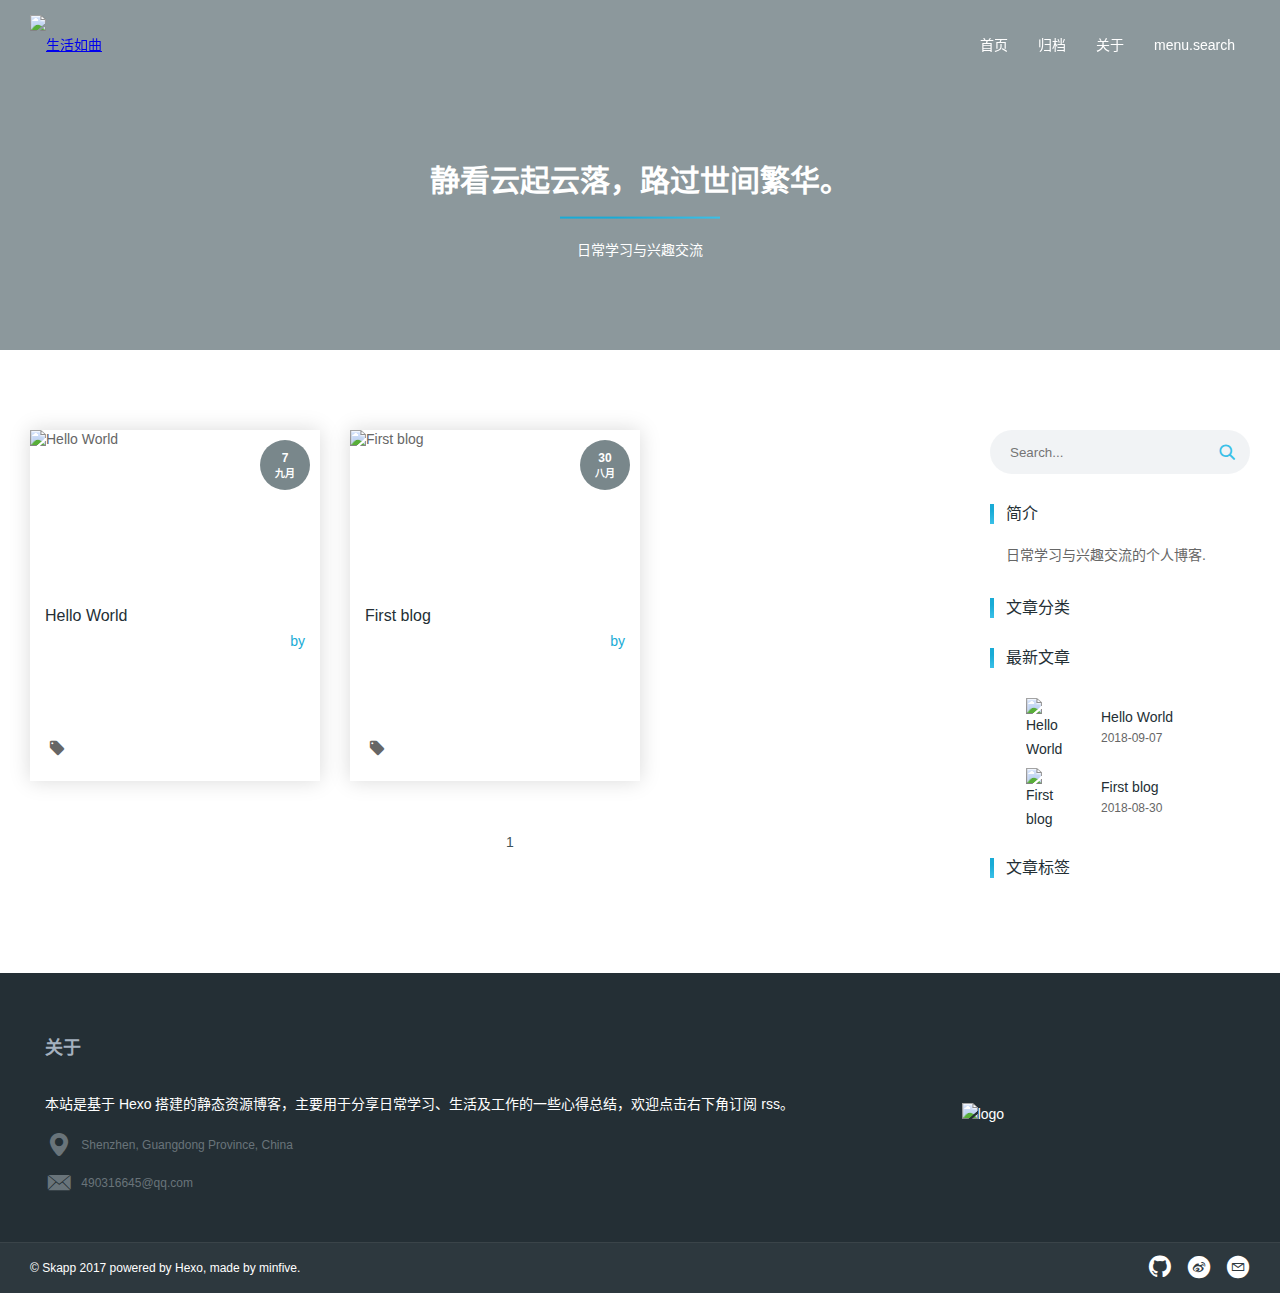
==== commit 87c9f80d: "Site updated: 2018-09-07 19:09:36" ====
--- a/index.html
+++ b/index.html
@@ -1 +1 @@
-<!DOCTYPE html><html lang="zh-CN"><head><meta http-equiv="content-type" content="text/html; charset=utf-8"><meta content="width=device-width, initial-scale=1.0, maximum-scale=1.0, user-scalable=0" name="viewport"><meta content="yes" name="apple-mobile-web-app-capable"><meta content="black-translucent" name="apple-mobile-web-app-status-bar-style"><meta content="telephone=no" name="format-detection"><meta name="description" content="这里是我的个人笔记也是个人博客，欢迎来指点进步."><meta name="keywords" content="java, js, spring, spring cloud, spring boot, mysql"><title>生活如曲 | 静看云起云落，路过世间繁华。</title><link rel="stylesheet" type="text/css" href="//fonts.neworld.org/css?family=Source+Code+Pro"><link rel="stylesheet" type="text/css" href="/css/style.css?v=2.0.1"><link rel="stylesheet" type="text/css" href="/css/highlight.css?v=2.0.1"><link rel="Shortcut Icon" href="/favicon.ico"><link rel="bookmark" href="/favicon.ico"><link rel="apple-touch-icon" href="/apple-touch-icon.png"><link rel="apple-touch-icon-precomposed" href="/apple-touch-icon.png"></head><body><div class="body_container"><div id="header"><div class="site-name"><h1 class="hidden">生活如曲</h1><a id="logo" href="/.">生活如曲</a><p class="description">静看云起云落，路过世间繁华。</p></div><div id="nav-menu"><a href="/." class="current"><i class="fa fa-home"> 首页</i></a><a href="/archives/"><i class="fa fa-archive"> 归档</i></a><a href="/about/"><i class="fa fa-user"> 关于</i></a><a href="/atom.xml"><i class="fa fa-rss"> 订阅</i></a></div><div id="search-form"><div id="result-mask" class="hide"></div><label><input id="search-key" type="text" autocomplete="off" placeholder="Arama"></label><div id="result-wrap" class="hide"><div id="search-result"></div></div><div class="hide"><template id="search-tpl"><div class="item"><a href="/{path}" title="{title}"><div class="title">{title}</div><div class="time">{date}</div><div class="tags">{tags}</div></a></div></template></div></div></div><div id="layout" class="layout-g"><div class="layout-l"><div class="content_container"><div class="post"><h2 class="post-title"><a href="/2018/09/07/hello-world/">Hello World</a></h2><div class="post-meta"><p><span class="date">2018-09-07</span></p></div><div class="post-content"><p>Welcome to <a href="https://hexo.io/" target="_blank" rel="noopener">Hexo</a>! This is your very first post. Check <a href="https://hexo.io/docs/" target="_blank" rel="noopener">documentation</a> for more info. If you get any problems when using Hexo, you can find the answer in <a href="https://hexo.io/docs/troubleshooting.html" target="_blank" rel="noopener">troubleshooting</a> or you can ask me on <a href="https://github.com/hexojs/hexo/issues" target="_blank" rel="noopener">GitHub</a>.</p></div><p class="readmore"><a href="/2018/09/07/hello-world/">阅读更多</a></p></div><div class="post"><h2 class="post-title"><a href="/2018/08/30/first-blog/">First blog</a></h2><div class="post-meta"><p><span class="date">2018-08-30</span></p></div><div class="post-content"><p>这是第一片测试博客.</p></div><p class="readmore"><a href="/2018/08/30/first-blog/">阅读更多</a></p></div></div></div><div class="layout-r"><div id="sidebar"><div class="search-pla"></div><div class="widget"><div class="widget-title"><i class="fa fa-xie"> 最新文章</i></div><ul class="post-list"><li class="post-list-item"><a class="post-list-link" href="/2018/09/07/hello-world/">Hello World</a></li><li class="post-list-item"><a class="post-list-link" href="/2018/08/30/first-blog/">First blog</a></li></ul></div><div class="widget"><div class="widget-title"><i class="fa fa-biao"> 标签</i></div><div class="tagcloud"></div></div><div class="widget"><div class="widget-title"><i class="fa fa-archive"> 归档</i></div><ul class="archive-list"><li class="archive-list-item"><a class="archive-list-link" href="/archives/2018/09/">九月 2018</a></li><li class="archive-list-item"><a class="archive-list-link" href="/archives/2018/08/">八月 2018</a></li></ul></div><div class="widget"><div class="widget-title"><i class="fa fa-you"> 友情链接</i></div><ul></ul><a href="http://blog.sina.com.cn/u/1945765192" title="新浪博客" target="_blank">新浪博客</a></div></div></div></div><a id="totop" href="#top"></a><div id="footer"><div class="footer-info"><p><a href="/baidusitemap.xml">Baidu Site Haritası</a> |  <a href="/atom.xml">订阅</a> |  <a href="/about/">关于</a></p><p>本站总访问量：<i id="busuanzi_container_site_pv"><i id="busuanzi_value_site_pv"></i></i>次</p><p><span> Copyright &copy;<a href="/." rel="nofollow">lei.tan.</a></span><span> Theme by<a rel="nofollow" target="_blank" href="https://github.com/chaooo/hexo-theme-BlueLake"> BlueLake.</a></span><span> Count by<a href="http://busuanzi.ibruce.info/"> busuanzi.</a></span><span> Powered by<a rel="nofollow" target="_blank" href="https://hexo.io"> Hexo.</a></span></p></div></div></div><script src="https://dn-lbstatics.qbox.me/busuanzi/2.3/busuanzi.pure.mini.js" async></script><script type="text/javascript" src="/js/search.json.js?v=2.0.1"></script><script type="text/javascript" src="/js/totop.js?v=2.0.1" async></script></body></html>+<!DOCTYPE html><html lang="zh-cn"><head><meta charset="utf-8"><title>静看云起云落，路过世间繁华。</title><meta http-equiv="X-UA-Compatible" content="IE=Edge,chrome=1"><meta name="viewport" content="width=device-width,initial-scale=1,maximum-scale=1,user-scalable=no"><meta name="format-detection" content="telephone=no"><meta name="author" content="[object Object]"><meta name="designer" content="minfive"><meta name="keywords" content="java, js, spring, springcloud, springboot, mysql, 数据库, 后端开发"><meta name="description" content="日常学习与兴趣交流的个人博客."><meta name="apple-mobile-web-app-capable" content="yes"><meta name="apple-mobile-web-app-status-bar-style" content="black"><meta name="format-detection" content="telephone=yes"><meta name="mobile-web-app-capable" content="yes"><meta name="robots" content="all"><link rel="canonical" href="http://yoursite.com/index.html"><link rel="icon" type="image/png" href="/Users/leitan/Downloads/blog/themes/Mrminfive/source/img/favicon.ico" sizes="32x32"><link rel="stylesheet" href="/scss/base/index.css"><link rel="alternate" href="/atom.xml" title="生活如曲"><script>var _hmt=_hmt||[];!function(){var e=document.createElement("script");e.src="https://hm.baidu.com/hm.js?3c406fe68ab7921ec7595af29f162bb2";var t=document.getElementsByTagName("script")[0];t.parentNode.insertBefore(e,t)}()</script><link rel="stylesheet" href="/scss/views/page/index.css"></head><body ontouchstart><div id="page-loading" class="page page-loading" style="background-image:url(http://oo12ugek5.bkt.clouddn.com/blog/images/loader.gif)"></div><div id="page" class="page js-hidden"><header id="page-header" class="page__header" style="background-image:url(http://oo12ugek5.bkt.clouddn.com/blog/images/banner-bg.jpg)"><nav class="page__navbar"><div class="page__container navbar-container"><a class="page__logo" href="/" title="生活如曲" alt="生活如曲"><img src="http://oo12ugek5.bkt.clouddn.com/images/logo-text-white.png" alt="生活如曲"></a><nav class="page__nav"><ul class="nav__list clearfix"><li class="nav__item"><a href="/" alt="首页" title="首页">首页</a></li><li class="nav__item"><a href="/archives" alt="归档" title="归档">归档</a></li><li class="nav__item"><a href="/about" alt="关于" title="关于">关于</a></li><li class="nav__item"><a href="/search" alt="menu.search" title="menu.search">menu.search</a></li></ul></nav><button class="page__menu-btn" type="button"><i class="iconfont icon-menu"></i></button></div></nav><section class="page__info"><h1 class="info__title">静看云起云落，路过世间繁华。</h1><hr class="info__hr"><p class="info__desc">日常学习与兴趣交流</p></section></header><main class="page__container page__main"><div class="page__content"><div class="page__posts clearfix"><div class="page__post"><article itemscope itemtype="http://schema.org/Article" class="page__mini-article"><div class="mini-article__cover"><img itemprop="image" src="http://oo12ugek5.bkt.clouddn.com/images/default_cover.png" alt="Hello World"><div itemprop="datePublished" content="" class="mini-article__date"><span class="date__day">7</span> <span class="date__month">九月</span></div><a itemprop="url" class="iconfont icon-enter" href="/2018/09/07/hello-world/"></a></div><div class="mini-article__info"><h3 itemprop="name" class="mini-article__title"><a itemprop="url" href="/2018/09/07/hello-world/" title="Hello World">Hello World</a></h3><p class="mini-article__author">by <span itemprop="author" itemscope itemtype="http://schema.org/Person"><a itemprop="url" href="" target="_blank"><span itemprop="name"></span></a></span></p><p itemprop="articleSection" class="min-article__desc"></p><div class="min-article__tags"><i class="iconfont icon-tab"></i><ul class="tags__list clearfix"></ul></div></div></article></div><div class="page__post"><article itemscope itemtype="http://schema.org/Article" class="page__mini-article"><div class="mini-article__cover"><img itemprop="image" src="http://oo12ugek5.bkt.clouddn.com/images/default_cover.png" alt="First blog"><div itemprop="datePublished" content="" class="mini-article__date"><span class="date__day">30</span> <span class="date__month">八月</span></div><a itemprop="url" class="iconfont icon-enter" href="/2018/08/30/first-blog/"></a></div><div class="mini-article__info"><h3 itemprop="name" class="mini-article__title"><a itemprop="url" href="/2018/08/30/first-blog/" title="First blog">First blog</a></h3><p class="mini-article__author">by <span itemprop="author" itemscope itemtype="http://schema.org/Person"><a itemprop="url" href="" target="_blank"><span itemprop="name"></span></a></span></p><p itemprop="articleSection" class="min-article__desc"></p><div class="min-article__tags"><i class="iconfont icon-tab"></i><ul class="tags__list clearfix"></ul></div></div></article></div></div><nav class="page__paginator"><ul class="paginator__list clearfix"><li class="paginator__item"><span>1</span></li></ul></nav></div><aside class="page__sidebar"><form id="page-search-from" class="page__search-from" action="/search/"><label class="search-form__item"><input class="input" type="text" name="search" placeholder="Search..."> <i class="iconfont icon-search"></i></label></form><div class="sidebar__block"><h3 class="block__title">简介</h3><p class="block__text">日常学习与兴趣交流的个人博客.</p></div><div class="sidebar__block"><h3 class="block__title">文章分类</h3></div><div class="sidebar__block"><h3 class="block__title">最新文章</h3><ul class="block-list latest-post-list"><li class="latest-post-item"><a href="/2018/09/07/hello-world/" title="Hello World"><div class="item__cover"><img src="http://oo12ugek5.bkt.clouddn.com/images/default_cover.png" alt="Hello World"></div><div class="item__info"><h3 class="item__title">Hello World</h3><span class="item__text">2018-09-07</span></div></a></li><li class="latest-post-item"><a href="/2018/08/30/first-blog/" title="First blog"><div class="item__cover"><img src="http://oo12ugek5.bkt.clouddn.com/images/default_cover.png" alt="First blog"></div><div class="item__info"><h3 class="item__title">First blog</h3><span class="item__text">2018-08-30</span></div></a></li></ul></div><div class="sidebar__block"><h3 class="block__title">文章标签</h3><ul class="block-list tag-list clearfix"></ul></div></aside></main><footer class="page__footer"><section class="footer__top"><div class="page__container footer__container"><div class="footer-top__item footer-top__item--2"><h3 class="item__title">关于</h3><div class="item__content"><p class="item__text">本站是基于 Hexo 搭建的静态资源博客，主要用于分享日常学习、生活及工作的一些心得总结，欢迎点击右下角订阅 rss。</p><ul class="footer__contact-info"><li class="contact-info__item"><i class="iconfont icon-address"></i> <span>Shenzhen, Guangdong Province, China</span></li><li class="contact-info__item"><i class="iconfont icon-email2"></i> <span>490316645@qq.com</span></li></ul></div></div><div class="footer-top__item footer__image"><img src="https://avatars1.githubusercontent.com/u/5753802?s=460&v=4" alt="logo" title="生活如曲"></div></div></section><section class="footer__bottom"><div class="page__container footer__container"><p class="footer__copyright">© <a href="https://github.com/Mrminfive/hexo-theme-skapp" target="_blank">Skapp</a> 2017 powered by <a href="http://hexo.io/" target="_blank">Hexo</a>, made by <a href="https://github.com/Mrminfive" target="_blank">minfive</a>.</p><ul class="footer__social-network clearfix"><li class="social-network__item"><a href="https://github.com/Phantom918" target="_blank" title="github"><i class="iconfont icon-github"></i></a></li><li class="social-network__item"><a href="http://weibo.com/tanleispace" target="_blank" title="weibo"><i class="iconfont icon-weibo"></i></a></li><li class="social-network__item"><a href="mailto:490316645@qq.com" target="_blank" title="email"><i class="iconfont icon-email"></i></a></li></ul></div></section></footer><div id="back-top" class="back-top back-top--hidden js-hidden"><i class="iconfont icon-top"></i></div></div><script src="/js/common.js"></script></body></html>--- a/scss/base/index.css
+++ b/scss/base/index.css
@@ -0,0 +1 @@
+@charset "UTF-8";@font-face{font-family:iconfont;src:url(../../fonts/iconfont.eot?t=1503327386217);src:url(../../fonts/iconfont.eot?t=1503327386217#iefix) format("embedded-opentype"),url(../../fonts/iconfont.woff?t=1503327386217) format("woff"),url(../../fonts/iconfont.ttf?t=1503327386217) format("truetype"),url(../../fonts/iconfont.svg?t=1503327386217#iconfont) format("svg")}.iconfont{font-family:iconfont!important;font-size:inherit;font-style:normal;-webkit-font-smoothing:antialiased;-moz-osx-font-smoothing:grayscale}.icon-enter:before{content:"\e608"}.icon-menu:before{content:"\e6c1"}.icon-eye:before{content:"\e6c0"}.icon-tab:before{content:"\e694"}.icon-twitter:before{content:"\e8aa"}.icon-search:before{content:"\e60d"}.icon-weibo:before{content:"\e67f"}.icon-comment:before{content:"\e69a"}.icon-time:before{content:"\e61e"}.icon-douban:before{content:"\e796"}.icon-zhihu:before{content:"\e619"}.icon-write:before{content:"\e605"}.icon-loader:before{content:"\e604"}.icon-address:before{content:"\e603"}.icon-share:before{content:"\e669"}.icon-like:before{content:"\e60f"}.icon-github:before{content:"\e600"}.icon-rss:before{content:"\e7ea"}.icon-email2:before{content:"\e63d"}.icon-next:before{content:"\e60c"}.icon-prev:before{content:"\e63f"}.icon-email:before{content:"\e665"}.icon-thanks:before{content:"\e6cc"}.icon-telegram:before{content:"\e731"}.icon-top:before{content:"\e6cd"}.icon-category:before{content:"\e622"}.icon-quotes:before{content:"\e63a"}.icon-facebook:before{content:"\e601"}.icon-in:before{content:"\e602"}*{box-sizing:border-box}body{margin:0;padding:0;font-family:-apple-system,BlinkMacSystemFont,"Segoe UI",Helvetica,Arial,"PingFang SC","Lantinghei SC","Microsoft Yahei","Hiragino Sans GB","Microsoft Sans Serif","WenQuanYi Micro Hei",sans;font-size:14px;color:#666;line-height:1.7;background-color:#fff}.link{font-size:inherit;text-decoration:none;transition:color .3s}.link:hover{color:#3ac0e8}.clearfix::after{content:'';display:table;clear:both}.js-open{display:block!important}.js-hidden{display:none!important}.js-ease-out-leave{transition:transform .5s ease-out,opacity .5s ease-out!important}.js-ease-out-enter-active{transform:translateY(0)!important;opacity:1!important}.js-ease-out-leave-active{transform:translateY(40px);opacity:0}@keyframes animations{0%{transform-origin:center bottom;transform:translateY(-80px) scale(0);opacity:0}25%{transform-origin:center bottom;transform:translateY(-120px) scale(.25);opacity:.25}60%{transform-origin:center;transform:translateY(0) scale(.6);opacity:.5}100%{transform-origin:center;transform:translateY(0) scale(1);opacity:1}}.js-animation{animation:animations 1s linear forwards}@media screen and (min-width:736px){body .page__main{padding-top:80px;padding-bottom:80px}}@media screen and (min-width:980px){body .page__container{width:950px}body .page__sidebar{width:260px;margin-top:0}body .page__content{-ms-flex:1;flex:1}}@media screen and (min-width:1280px){body .page__container{width:1250px}}.page{position:relative;display:-ms-flexbox;display:flex;-ms-flex-direction:column;flex-direction:column;min-height:100vh}.page__container{-ms-flex:1;flex:1;position:relative;width:100%;margin:0 auto;padding:0 15px}.page__main{display:-ms-flexbox;display:flex;-ms-flex-wrap:wrap;flex-wrap:wrap;padding-top:40px;padding-bottom:40px}.page__content{width:100%}.page__sidebar{width:100%;margin-top:60px}@media screen and (max-width:736px){body .page__header--small .nav__list{background:#19abd6;background:linear-gradient(to right,#19abd6 35%,#3ac0e8 100%)}body .page__menu-btn{display:inline-block}body .page__navbar{height:60px}body .page__nav{position:absolute;top:100%;left:0;width:100%;transform-origin:top;transform:translateY(-20%) scaleY(.8);opacity:0;z-index:-1;display:none}body .page__nav--open{transform:translateY(0) scaleY(1);opacity:1}body .page__nav .nav__list{border-top:1px solid rgba(255,255,255,.1);padding:0 15px}body .page__nav .nav__item{float:none;text-align:right;margin-top:10px}body .page__nav .nav__item>a{height:40px;line-height:40px}body .page__logo{margin:0}}.page__header{display:block;position:relative;height:350px;background:center no-repeat;background-size:cover;color:#fff}.page__header::before{content:'';position:absolute;height:100%;width:100%;background-color:rgba(64,84,90,.6)}.page__header--small .page__navbar{height:60px;background:#19abd6;background:linear-gradient(to right,#19abd6 35%,#3ac0e8 100%)}.page__header--small .page__logo{margin:0}.page__header--small .page__nav .nav__item a:hover{color:#0e627b}.page__small-header{height:40px}.page__navbar{position:fixed;top:0;left:0;width:100%;background-color:transparent;height:90px;transition:height .3s;z-index:100}.page__navbar .navbar-container{display:-ms-flexbox;display:flex;-ms-flex-pack:justify;justify-content:space-between;-ms-flex-align:center;align-items:center}.page__logo{display:block;height:60px;line-height:60px;margin:15px 0;text-align:center;transition:margin .3s}.page__logo>img{display:block;height:100%}.page__nav{transition:transform .3s,opacity .3s}.page__nav .nav__list{margin:0;padding:0;border-color:transparent;transition:border-color .3s}.page__nav .nav__item{float:left;list-style:none}.page__nav .nav__item>a{display:block;height:60px;line-height:60px;padding:0 15px;font-size:inherit;text-decoration:none;transition:color .3s;color:#fff}.page__nav .nav__item>a:hover{color:#19abd6}.page__info{position:absolute;left:0;top:calc(50% + 45px);transform:translateY(-50%);display:block;width:100%;text-align:center}.page__info .info__title{margin:0;font-size:30px;font-weight:700;line-height:1.1}.page__info .info__hr{margin:20px auto;height:2px;width:160px;border:0;color:#19abd6;background:#19abd6;background:linear-gradient(to right,#19abd6 35%,#3ac0e8 100%)}.page__info .info__desc{font-size:14px}.page__menu-btn{display:none;border:0;background:0 0;outline:0;-webkit-appearance:none;-moz-appearance:none;appearance:none;cursor:pointer;padding:10px;color:#fff;font-size:28px}.page__menu-btn>i{display:block}.page__paginator{margin-top:45px;line-height:1;text-align:center}.paginator__list{display:inline-block;margin:0;padding:0;list-style:none}.paginator__item{float:left}.paginator__item+.paginator__item{margin-left:5px}.paginator__item>a{display:block;height:32px;width:32px;text-align:center;line-height:32px;border-radius:50%;overflow:hidden;background-color:#d8e5f3;color:#40545a;text-decoration:none;transition:background .3s}.paginator__item>a:hover{background-color:#8ab1db}.paginator__item>span{display:block;height:32px;width:32px;text-align:center;line-height:32px;border-radius:50%;overflow:hidden;background-color:transparent;color:#40545a;text-decoration:none}.page__search-from{display:block;font-size:12px}.page__search-from .search-form__item{position:relative;display:block}.page__search-from .search-form__item>input{display:block;width:100%;height:44px;padding:8px 46px 8px 20px;outline:0;color:inherit;border:none;border-radius:22px;-webkit-appearance:none;-moz-appearance:none;appearance:none;background-color:rgba(164,177,191,.15);box-shadow:none;transition:box-shadow .3s}.page__search-from .search-form__item>input:focus,.page__search-from .search-form__item>input:hover{box-shadow:inset 0 0 0 2px #3ac0e8}.page__search-from .search-form__item>i{position:absolute;top:50%;right:14px;transform:translateY(-50%);font-size:18px;color:#3ac0e8}.sidebar__img{display:block;width:100%;max-width:240px;margin:0 auto 30px}.sidebar__img>img{display:block;width:100%;height:auto}.sidebar__block{position:relative;display:block;width:100%}.sidebar__block .block__title{position:relative;color:#242f35;font-size:16px;padding-left:16px;margin:30px auto 20px;font-weight:400;height:20px;line-height:20px}.sidebar__block .block__title:before{content:'';display:block;position:absolute;width:4px;height:100%;top:0;left:0;z-index:-1;background:#19abd6;background:linear-gradient(to bottom,#19abd6 35%,#3ac0e8 100%) left center no-repeat;background-size:100%}.sidebar__block .block__text{margin:0;padding-left:16px}.sidebar__block .block-list{margin:0;margin-top:30px;padding:0;padding-left:16px;width:100%;color:#242f35}.sidebar__block .block-list-item{list-style:none;width:100%;padding-bottom:10px;border-bottom:1px dotted #d8e5f3}.sidebar__block .block-list-item+.block-list-item{margin-top:10px}.sidebar__block .block-list-item .block-list-link{font-size:inherit;text-decoration:none;transition:color .3s;color:#242f35}.sidebar__block .block-list-item .block-list-link:hover{color:#19abd6}.sidebar__block .block-list-item .block-list-count{margin-left:5px;color:#19abd6}.sidebar__block .block-list-item .block-list-count::before{content:'('}.sidebar__block .block-list-item .block-list-count::after{content:')'}.sidebar__block .tag-list{margin-top:-5px;margin-right:-10px}.sidebar__block .tag-item{float:left;list-style:none;margin-right:10px;margin-top:5px}.sidebar__block .tag-link{display:block;height:34px;border:2px solid #d8e5f3;border-radius:34px;font-size:12px;line-height:22px;color:#242f35;padding:4px 10px;text-decoration:none;transition:color .3s,border-color .3s}.sidebar__block .tag-link:hover{color:#19abd6;border-color:#19abd6}.sidebar__block .latest-post-item{list-style:none;width:100%}.sidebar__block .latest-post-item+.latest-post-item{margin-top:10px}.sidebar__block .latest-post-item>a{display:-ms-flexbox;display:flex;-ms-flex-align:center;align-items:center;width:100%;text-decoration:none;color:#242f35}.sidebar__block .latest-post-item>a:hover .item__title{color:#19abd6}.sidebar__block .latest-post-item .item__cover{position:relative;display:block;width:80px;height:60px;overflow:hidden}.sidebar__block .latest-post-item .item__cover>img{position:absolute;top:50%;left:50%;transform:translate(-50%,-50%);display:block;height:100%}.sidebar__block .latest-post-item .item__info{display:block;width:calc(100% - 80px);padding:8px 15px;line-height:1.4}.sidebar__block .latest-post-item .item__title{margin:0;font-weight:400;font-size:14px;overflow:hidden;text-overflow:ellipsis;white-space:nowrap;transition:color .3s}.sidebar__block .latest-post-item .item__text{font-size:12px;color:#666;overflow:hidden;text-overflow:ellipsis;white-space:nowrap}@media screen and (max-width:980px){body .footer__bottom{padding:30px 0}body .footer__container{-ms-flex-direction:column;flex-direction:column}body .footer__copyright{margin-bottom:10px}}.footer__top{padding:30px 0;background-color:#242f35;border-bottom:1px solid rgba(255,255,255,.1);color:#fff}.footer__top .footer__container{-ms-flex-align:start;align-items:flex-start}.footer__bottom{display:block;background-color:#2d383e;color:#fff;padding:10px 0}.footer__bottom a{font-size:inherit;text-decoration:none;transition:color .3s;color:#fff}.footer__bottom a:hover{color:#19abd6}.footer__container{display:-ms-flexbox;display:flex;-ms-flex-pack:justify;justify-content:space-between;-ms-flex-align:center;align-items:center}.footer-top__item,.footer-top__item--2{-ms-flex:1;flex:1;width:100%;padding:0 15px 15px}.footer-top__item--2{-ms-flex:2;flex:2}.footer-top__item .item__title,.footer-top__item--2 .item__title{color:#a4b1bf;font-size:18px;margin:30px 0;text-transform:capitalize}.footer-top__list{list-style:none;margin:0;padding:0}.footer-top__list .list-item+.list-item{margin-top:12px}.footer-top__list .list-item>a{font-size:inherit;text-decoration:none;transition:color .3s;color:#fff}.footer-top__list .list-item>a:hover{color:#19abd6}.footer__contact-info{margin:0;padding:0;list-style:none;line-height:1}.footer__contact-info .contact-info__item{color:#69747a;font-size:12px}.footer__contact-info .contact-info__item+.contact-info__item{margin-top:10px}.footer__contact-info .contact-info__item i{font-size:28px;margin-right:5px;vertical-align:middle}.footer__contact-info .contact-info__item span{vertical-align:middle}.footer__image{display:-ms-flexbox;display:flex;-ms-flex-align:center;align-items:center;-ms-flex-pack:center;justify-content:center;-ms-flex-item-align:stretch;align-self:stretch}.footer__image>img{display:block;width:100%;height:auto;max-width:160px;margin-top:30px}.footer__copyright{margin:0;font-size:12px;text-align:center}.footer__social-network{margin:0;padding:0;list-style:none;font-size:24px;line-height:1.2}.footer__social-network .social-network__item{float:left;transition:transform .3s}.footer__social-network .social-network__item:hover{transform:rotate(360deg)}.footer__social-network .social-network__item+.social-network__item{margin-left:15px}.back-top{position:fixed;display:block;width:50px;height:50px;font-size:25px;right:1em;bottom:3em;text-align:center;color:#fff;transition:background .3s,opacity .3s;background:#19abd6;background:linear-gradient(to right,#19abd6 35%,#3ac0e8 100%);background-size:200% auto;border-radius:50%;cursor:pointer;opacity:1;z-index:100}.back-top:hover{background-position:right center}.back-top>i{display:inline-block;line-height:50px}.back-top--hidden{opacity:0}.page-loading{background:center no-repeat;background-size:auto}--- a/scss/views/page/index.css
+++ b/scss/views/page/index.css
@@ -0,0 +1 @@
+.clearfix::after{content:'';display:table;clear:both}@media screen and (min-width:980px){body .mini-article__cover{height:160px}}.page__mini-article{width:100%;background-color:#fff;box-shadow:0 0 20px rgba(0,0,0,.15);transition:box-shadow .3s;line-height:1.4}.page__mini-article:hover{box-shadow:0 0 20px rgba(0,0,0,.2)}.page__mini-article:hover .mini-article__cover::before{background-color:rgba(30,200,252,.9)}.page__mini-article:hover .mini-article__cover>a{transform:translate(-50%,-50%) rotateX(180deg) rotateZ(-360deg) scale(1);opacity:1}.mini-article__cover{position:relative;overflow:hidden;width:100%;height:auto}.mini-article__cover::before{content:'';position:absolute;display:block;width:100%;height:100%;top:0;left:0;z-index:1;background-color:transparent;transition:background .3s}.mini-article__cover>img{display:block;width:100%}.mini-article__cover>a{font-size:inherit;text-decoration:none;transition:color .3s;position:absolute;top:50%;left:50%;transform:translate(-50%,-50%) rotateX(180deg) rotateZ(0) scale(.5);opacity:0;display:block;color:#fff;z-index:2;font-size:28px;transition:transform .3s,opacity .3s}.mini-article__cover>a:hover{color:#0e627b}.mini-article__date{position:absolute;top:10px;right:10px;display:-ms-flexbox;display:flex;-ms-flex-direction:column;flex-direction:column;-ms-flex-pack:center;justify-content:center;-ms-flex-align:center;align-items:center;width:50px;height:50px;border-radius:50%;color:#fff;font-weight:700;text-align:center;background-color:rgba(64,84,90,.7);line-height:1}.mini-article__date>span{display:block}.mini-article__date .date__day{font-size:12px}.mini-article__date .date__month{font-size:10px;margin-top:5px}.mini-article__info{padding:15px}.mini-article__title{font-size:16px;margin:0;font-weight:400;overflow:hidden;text-overflow:ellipsis;white-space:nowrap}.mini-article__title>a{font-size:inherit;text-decoration:none;transition:color .3s;color:#242f35}.mini-article__title>a:hover{color:#19abd6}.mini-article__author{display:block;margin:0;margin-top:5px;color:#19abd6;text-align:right}.mini-article__author>span a{color:#19abd6;text-decoration:none}.mini-article__author .author__item+.author__item::before{content:'&';color:#666;margin-right:4px}.min-article__desc{overflow:hidden;display:-webkit-box;-webkit-line-clamp:2;-webkit-box-orient:vertical;word-break:break-all;line-height:26px;height:52px}.min-article__tags>i{font-size:24px;vertical-align:middle;margin-right:5px}.min-article__tags .tags__list{display:inline-block;margin:0;padding:0;list-style:none;vertical-align:middle}.min-article__tags .tags__item{float:left}.min-article__tags .tags__item>a{font-size:inherit;text-decoration:none;transition:color .3s;color:#666}.min-article__tags .tags__item>a:hover{color:#19abd6}.min-article__tags .tags__item+.tags__item::before{content:', '}@media screen and (min-width:980px){body .page__posts{margin-top:-30px;margin-right:-30px}body .page__post{width:300px}}@media screen and (min-width:1280px){body .page__post{width:290px}}.page__posts{margin-top:-30px;margin-right:0}.page__post{float:left;width:100%;margin-top:30px;margin-right:30px}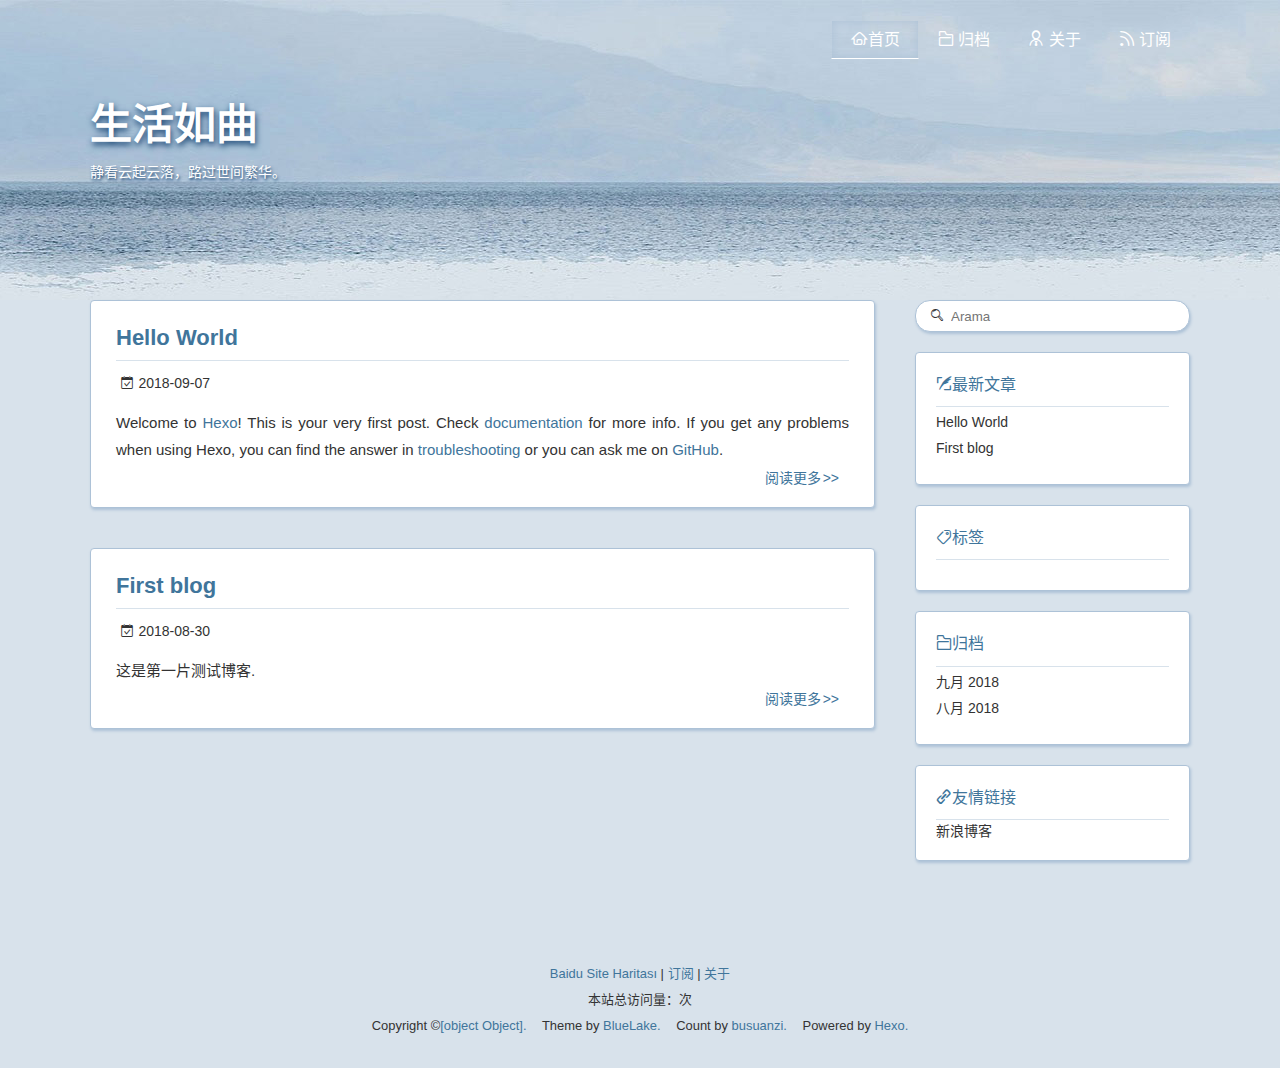
==== commit c4ec5d2e: "Site updated: 2018-09-07 19:16:00" ====
--- a/index.html
+++ b/index.html
@@ -1 +1 @@
-<!DOCTYPE html><html lang="zh-cn"><head><meta charset="utf-8"><title>静看云起云落，路过世间繁华。</title><meta http-equiv="X-UA-Compatible" content="IE=Edge,chrome=1"><meta name="viewport" content="width=device-width,initial-scale=1,maximum-scale=1,user-scalable=no"><meta name="format-detection" content="telephone=no"><meta name="author" content="[object Object]"><meta name="designer" content="minfive"><meta name="keywords" content="java, js, spring, springcloud, springboot, mysql, 数据库, 后端开发"><meta name="description" content="日常学习与兴趣交流的个人博客."><meta name="apple-mobile-web-app-capable" content="yes"><meta name="apple-mobile-web-app-status-bar-style" content="black"><meta name="format-detection" content="telephone=yes"><meta name="mobile-web-app-capable" content="yes"><meta name="robots" content="all"><link rel="canonical" href="http://yoursite.com/index.html"><link rel="icon" type="image/png" href="/Users/leitan/Downloads/blog/themes/Mrminfive/source/img/favicon.ico" sizes="32x32"><link rel="stylesheet" href="/scss/base/index.css"><link rel="alternate" href="/atom.xml" title="生活如曲"><script>var _hmt=_hmt||[];!function(){var e=document.createElement("script");e.src="https://hm.baidu.com/hm.js?3c406fe68ab7921ec7595af29f162bb2";var t=document.getElementsByTagName("script")[0];t.parentNode.insertBefore(e,t)}()</script><link rel="stylesheet" href="/scss/views/page/index.css"></head><body ontouchstart><div id="page-loading" class="page page-loading" style="background-image:url(http://oo12ugek5.bkt.clouddn.com/blog/images/loader.gif)"></div><div id="page" class="page js-hidden"><header id="page-header" class="page__header" style="background-image:url(http://oo12ugek5.bkt.clouddn.com/blog/images/banner-bg.jpg)"><nav class="page__navbar"><div class="page__container navbar-container"><a class="page__logo" href="/" title="生活如曲" alt="生活如曲"><img src="http://oo12ugek5.bkt.clouddn.com/images/logo-text-white.png" alt="生活如曲"></a><nav class="page__nav"><ul class="nav__list clearfix"><li class="nav__item"><a href="/" alt="首页" title="首页">首页</a></li><li class="nav__item"><a href="/archives" alt="归档" title="归档">归档</a></li><li class="nav__item"><a href="/about" alt="关于" title="关于">关于</a></li><li class="nav__item"><a href="/search" alt="menu.search" title="menu.search">menu.search</a></li></ul></nav><button class="page__menu-btn" type="button"><i class="iconfont icon-menu"></i></button></div></nav><section class="page__info"><h1 class="info__title">静看云起云落，路过世间繁华。</h1><hr class="info__hr"><p class="info__desc">日常学习与兴趣交流</p></section></header><main class="page__container page__main"><div class="page__content"><div class="page__posts clearfix"><div class="page__post"><article itemscope itemtype="http://schema.org/Article" class="page__mini-article"><div class="mini-article__cover"><img itemprop="image" src="http://oo12ugek5.bkt.clouddn.com/images/default_cover.png" alt="Hello World"><div itemprop="datePublished" content="" class="mini-article__date"><span class="date__day">7</span> <span class="date__month">九月</span></div><a itemprop="url" class="iconfont icon-enter" href="/2018/09/07/hello-world/"></a></div><div class="mini-article__info"><h3 itemprop="name" class="mini-article__title"><a itemprop="url" href="/2018/09/07/hello-world/" title="Hello World">Hello World</a></h3><p class="mini-article__author">by <span itemprop="author" itemscope itemtype="http://schema.org/Person"><a itemprop="url" href="" target="_blank"><span itemprop="name"></span></a></span></p><p itemprop="articleSection" class="min-article__desc"></p><div class="min-article__tags"><i class="iconfont icon-tab"></i><ul class="tags__list clearfix"></ul></div></div></article></div><div class="page__post"><article itemscope itemtype="http://schema.org/Article" class="page__mini-article"><div class="mini-article__cover"><img itemprop="image" src="http://oo12ugek5.bkt.clouddn.com/images/default_cover.png" alt="First blog"><div itemprop="datePublished" content="" class="mini-article__date"><span class="date__day">30</span> <span class="date__month">八月</span></div><a itemprop="url" class="iconfont icon-enter" href="/2018/08/30/first-blog/"></a></div><div class="mini-article__info"><h3 itemprop="name" class="mini-article__title"><a itemprop="url" href="/2018/08/30/first-blog/" title="First blog">First blog</a></h3><p class="mini-article__author">by <span itemprop="author" itemscope itemtype="http://schema.org/Person"><a itemprop="url" href="" target="_blank"><span itemprop="name"></span></a></span></p><p itemprop="articleSection" class="min-article__desc"></p><div class="min-article__tags"><i class="iconfont icon-tab"></i><ul class="tags__list clearfix"></ul></div></div></article></div></div><nav class="page__paginator"><ul class="paginator__list clearfix"><li class="paginator__item"><span>1</span></li></ul></nav></div><aside class="page__sidebar"><form id="page-search-from" class="page__search-from" action="/search/"><label class="search-form__item"><input class="input" type="text" name="search" placeholder="Search..."> <i class="iconfont icon-search"></i></label></form><div class="sidebar__block"><h3 class="block__title">简介</h3><p class="block__text">日常学习与兴趣交流的个人博客.</p></div><div class="sidebar__block"><h3 class="block__title">文章分类</h3></div><div class="sidebar__block"><h3 class="block__title">最新文章</h3><ul class="block-list latest-post-list"><li class="latest-post-item"><a href="/2018/09/07/hello-world/" title="Hello World"><div class="item__cover"><img src="http://oo12ugek5.bkt.clouddn.com/images/default_cover.png" alt="Hello World"></div><div class="item__info"><h3 class="item__title">Hello World</h3><span class="item__text">2018-09-07</span></div></a></li><li class="latest-post-item"><a href="/2018/08/30/first-blog/" title="First blog"><div class="item__cover"><img src="http://oo12ugek5.bkt.clouddn.com/images/default_cover.png" alt="First blog"></div><div class="item__info"><h3 class="item__title">First blog</h3><span class="item__text">2018-08-30</span></div></a></li></ul></div><div class="sidebar__block"><h3 class="block__title">文章标签</h3><ul class="block-list tag-list clearfix"></ul></div></aside></main><footer class="page__footer"><section class="footer__top"><div class="page__container footer__container"><div class="footer-top__item footer-top__item--2"><h3 class="item__title">关于</h3><div class="item__content"><p class="item__text">本站是基于 Hexo 搭建的静态资源博客，主要用于分享日常学习、生活及工作的一些心得总结，欢迎点击右下角订阅 rss。</p><ul class="footer__contact-info"><li class="contact-info__item"><i class="iconfont icon-address"></i> <span>Shenzhen, Guangdong Province, China</span></li><li class="contact-info__item"><i class="iconfont icon-email2"></i> <span>490316645@qq.com</span></li></ul></div></div><div class="footer-top__item footer__image"><img src="https://avatars1.githubusercontent.com/u/5753802?s=460&v=4" alt="logo" title="生活如曲"></div></div></section><section class="footer__bottom"><div class="page__container footer__container"><p class="footer__copyright">© <a href="https://github.com/Mrminfive/hexo-theme-skapp" target="_blank">Skapp</a> 2017 powered by <a href="http://hexo.io/" target="_blank">Hexo</a>, made by <a href="https://github.com/Mrminfive" target="_blank">minfive</a>.</p><ul class="footer__social-network clearfix"><li class="social-network__item"><a href="https://github.com/Phantom918" target="_blank" title="github"><i class="iconfont icon-github"></i></a></li><li class="social-network__item"><a href="http://weibo.com/tanleispace" target="_blank" title="weibo"><i class="iconfont icon-weibo"></i></a></li><li class="social-network__item"><a href="mailto:490316645@qq.com" target="_blank" title="email"><i class="iconfont icon-email"></i></a></li></ul></div></section></footer><div id="back-top" class="back-top back-top--hidden js-hidden"><i class="iconfont icon-top"></i></div></div><script src="/js/common.js"></script></body></html>+<!DOCTYPE html><html lang="zh-CN"><head><meta http-equiv="content-type" content="text/html; charset=utf-8"><meta content="width=device-width,initial-scale=1,maximum-scale=1,user-scalable=0" name="viewport"><meta content="yes" name="apple-mobile-web-app-capable"><meta content="black-translucent" name="apple-mobile-web-app-status-bar-style"><meta content="telephone=no" name="format-detection"><meta name="description" content="日常学习与兴趣交流的个人博客."><meta name="keywords" content="java, js, spring, springcloud, springboot, mysql, 数据库, 后端开发"><title>生活如曲 | 静看云起云落，路过世间繁华。</title><link rel="stylesheet" type="text/css" href="//fonts.neworld.org/css?family=Source+Code+Pro"><link rel="stylesheet" type="text/css" href="/css/style.css?v=2.0.1"><link rel="stylesheet" type="text/css" href="/css/highlight.css?v=2.0.1"><link rel="Shortcut Icon" href="/favicon.ico"><link rel="bookmark" href="/favicon.ico"><link rel="apple-touch-icon" href="/apple-touch-icon.png"><link rel="apple-touch-icon-precomposed" href="/apple-touch-icon.png"><link rel="alternate" type="application/atom+xml" href="/atom.xml"></head><body><div class="body_container"><div id="header"><div class="site-name"><h1 class="hidden">生活如曲</h1><a id="logo" href="/.">生活如曲</a><p class="description">静看云起云落，路过世间繁华。</p></div><div id="nav-menu"><a href="/." class="current"><i class="fa fa-home">首页</i></a><a href="/archives/"><i class="fa fa-archive"> 归档</i></a><a href="/about/"><i class="fa fa-user"> 关于</i></a><a href="/atom.xml"><i class="fa fa-rss"> 订阅</i></a></div><div id="search-form"><div id="result-mask" class="hide"></div><label><input id="search-key" type="text" autocomplete="off" placeholder="Arama"></label><div id="result-wrap" class="hide"><div id="search-result"></div></div><div class="hide"><template id="search-tpl"><div class="item"><a href="/{path}" title="{title}"><div class="title">{title}</div><div class="time">{date}</div><div class="tags">{tags}</div></a></div></template></div></div></div><div id="layout" class="layout-g"><div class="layout-l"><div class="content_container"><div class="post"><h2 class="post-title"><a href="/2018/09/07/hello-world/">Hello World</a></h2><div class="post-meta"><p><span class="date">2018-09-07</span></p></div><div class="post-content"><p>Welcome to <a href="https://hexo.io/" target="_blank" rel="noopener">Hexo</a>! This is your very first post. Check <a href="https://hexo.io/docs/" target="_blank" rel="noopener">documentation</a> for more info. If you get any problems when using Hexo, you can find the answer in <a href="https://hexo.io/docs/troubleshooting.html" target="_blank" rel="noopener">troubleshooting</a> or you can ask me on <a href="https://github.com/hexojs/hexo/issues" target="_blank" rel="noopener">GitHub</a>.</p></div><p class="readmore"><a href="/2018/09/07/hello-world/">阅读更多</a></p></div><div class="post"><h2 class="post-title"><a href="/2018/08/30/first-blog/">First blog</a></h2><div class="post-meta"><p><span class="date">2018-08-30</span></p></div><div class="post-content"><p>这是第一片测试博客.</p></div><p class="readmore"><a href="/2018/08/30/first-blog/">阅读更多</a></p></div></div></div><div class="layout-r"><div id="sidebar"><div class="search-pla"></div><div class="widget"><div class="widget-title"><i class="fa fa-xie">最新文章</i></div><ul class="post-list"><li class="post-list-item"><a class="post-list-link" href="/2018/09/07/hello-world/">Hello World</a></li><li class="post-list-item"><a class="post-list-link" href="/2018/08/30/first-blog/">First blog</a></li></ul></div><div class="widget"><div class="widget-title"><i class="fa fa-biao">标签</i></div><div class="tagcloud"></div></div><div class="widget"><div class="widget-title"><i class="fa fa-archive">归档</i></div><ul class="archive-list"><li class="archive-list-item"><a class="archive-list-link" href="/archives/2018/09/">九月 2018</a></li><li class="archive-list-item"><a class="archive-list-link" href="/archives/2018/08/">八月 2018</a></li></ul></div><div class="widget"><div class="widget-title"><i class="fa fa-you">友情链接</i></div><ul></ul><a href="http://blog.sina.com.cn/u/1945765192" title="新浪博客" target="_blank">新浪博客</a></div></div></div></div><a id="totop" href="#top"></a><div id="footer"><div class="footer-info"><p><a href="/baidusitemap.xml">Baidu Site Haritası</a> | <a href="/atom.xml">订阅</a> | <a href="/about/">关于</a></p><p>本站总访问量：<i id="busuanzi_container_site_pv"><i id="busuanzi_value_site_pv"></i></i>次</p><p><span>Copyright &copy;<a href="/." rel="nofollow">[object Object].</a></span><span> Theme by<a rel="nofollow" target="_blank" href="https://github.com/chaooo/hexo-theme-BlueLake"> BlueLake.</a></span><span> Count by<a href="http://busuanzi.ibruce.info/"> busuanzi.</a></span><span> Powered by<a rel="nofollow" target="_blank" href="https://hexo.io"> Hexo.</a></span></p></div></div></div><script src="https://dn-lbstatics.qbox.me/busuanzi/2.3/busuanzi.pure.mini.js" async></script><script>var _hmt=_hmt||[];!function(){var e=document.createElement("script");e.src="//hm.baidu.com/hm.js?3c406fe68ab7921ec7595af29f162bb2";var t=document.getElementsByTagName("script")[0];t.parentNode.insertBefore(e,t)}()</script><script type="text/javascript" src="/js/search.json.js?v=2.0.1"></script><script type="text/javascript" src="/js/totop.js?v=2.0.1" async></script></body></html>--- a/css/style.css
+++ b/css/style.css
@@ -0,0 +1 @@
+blockquote,body,button,dd,dl,dt,fieldset,form,h1,h2,h3,h4,h5,h6,img,input,li,ol,option,p,pre,select,ul{margin:0;padding:0;border:0}h1,h2,h3,h4,h5,h6{font-weight:700;overflow:hidden}em,i,s,u{font-style:normal}button,img{border:none}form,input,option,select{outline:0}input:-webkit-autofill{-webkit-box-shadow:0 0 0 1000px #fff inset}div{box-sizing:border-box}a,button.submit{color:#40759b;text-decoration:none;transition:all .1s ease-in}a:focus{outline:0}a:active,a:hover{color:#40759b}.clear{clear:both}.hide{display:none;opacity:0;height:0}.stressed,blockquote{box-sizing:border-box;margin:1.5em 0 1.5em 1em;padding:10px;color:#555;border:1px solid #e6e6e6;border-left:5px solid #40759b}b,em,strong{font-weight:700}.hidden1{display:none}@font-face{font-family:iconfont;src:url(../iconfont/iconfont.eot?t=1478071541360);src:url(../iconfont/iconfont.eot?t=1478071541360#iefix) format('embedded-opentype'),url(../iconfont/iconfont.woff?t=1478071541360) format('woff'),url(../iconfont/iconfont.ttf?t=1478071541360) format('truetype'),url(../iconfont/iconfont.svg?t=1478071541360#iconfont) format('svg')}.fa{font-size:16px;font-style:normal}.fa:before{font-family:iconfont!important;-webkit-font-smoothing:antialiased;-moz-osx-font-smoothing:grayscale;text-rendering:auto}.fa-home:before{content:"\e001"}.fa-gui:before{content:"\e002"}.fa-user:before{content:"\e003"}.fa-rss:before{content:"\e004"}.fa-rili:before{content:"\e005"}.fa-commt:before{content:"\e006"}.fa-sou:before{content:"\e007"}.fa-biao:before{content:"\e008"}.fa-fei:before{content:"\e009"}.fa-archive:before{content:"\e00a"}.fa-you:before{content:"\e00b"}.fa-huo:before{content:"\e00c"}.fa-hit:before{content:"\e00d"}.fa-right:before{content:"\e00e"}.fa-left:before{content:"\e00f"}.fa-xie:before{content:"\e010"}.fa-empty:before{content:"\e011"}.fa-weibo:before{content:"\e012"}.fa-weixin:before{content:"\e013"}.fa-github:before{content:"\e014"}.fa-email:before{content:"\e015"}body{font-family:"Source Code Pro",Tahoma,"Helvetica Neue",Helvetica,"Hiragino Sans GB","Microsoft YaHei Light","Microsoft YaHei","Source Han Sans CN","WenQuanYi Micro Hei",Arial,sans-serif;-webkit-font-smoothing:antialiased;-moz-osx-font-smoothing:grayscale;font-size:14px;color:#333;width:100%;height:100%;background:#d8e2eb url(../img/bg.jpg) no-repeat top center}.layout-g{letter-spacing:-.31em;word-spacing:-.43em;text-rendering:optimizespeed;display:-webkit-flex;-webkit-flex-flow:row wrap;display:-ms-flexbox;-ms-flex-flow:row wrap;-ms-align-content:flex-start;-webkit-align-content:flex-start}.layout-l,.layout-r{display:inline-block;zoom:1;letter-spacing:normal;word-spacing:normal;vertical-align:top;text-rendering:auto}.layout-l{width:75%}.layout-r{width:25%}.body_container{padding:0 50px;max-width:1200px;margin:0 auto}.content_container{padding-right:40px}#header{text-align:left;position:relative;min-height:300px}#header .site-name{padding-top:100px}#header .site-name h1{padding:0;margin:0;height:0;overflow:hidden}#header .site-name .description{padding:.6em 0 0;color:#fff;text-shadow:1px 2px 3px #113f6e;white-space:normal;word-wrap:break-word;line-height:26px}#logo{font:bold 42px/1.2 "宋体";white-space:nowrap;color:#fff;text-shadow:1px 3px 6px #113f6e}#nav-menu{margin:20px 0;padding:0;position:absolute;right:0;top:0}#nav-menu a{display:inline-block;padding:3px 18px 3px;line-height:30px;color:#fff;font-size:16px;border:1px solid transparent}#nav-menu a.current,#nav-menu a:hover{border-bottom:1px solid #fff;box-shadow:0 0 10px #adc2d7 inset}#sidebar{word-wrap:break-word;transition:all .6s ease-in-out}#sidebar .widget{margin-bottom:20px;padding:10px 20px 20px 20px;border-radius:4px;box-shadow:1px 2px 3px #adc2d7;border:1px solid #adc2d7;background:#fff}#sidebar .widget a{color:#333}#sidebar .widget a:hover{color:#40759b;text-decoration:underline}#sidebar .widget .comments-title,#sidebar .widget .widget-title{color:#40759b;line-height:2.7;margin-top:0;font-size:16px;border-bottom:1px solid #d8e2eb;display:block;font-weight:400}#sidebar .widget .tagcloud{margin-top:10px}#sidebar .widget .tagcloud a{line-height:1.5;padding:5px}#sidebar .widget ol,#sidebar .widget ul{list-style:none;padding:0}#sidebar .widget ol li,#sidebar .widget ul li{list-style:none;margin:5px 0;line-height:1.5;overflow:hidden;white-space:nowrap;text-overflow:ellipsis}#sidebar .widget .category-list-count{padding-left:5px;color:#40759b}#sidebar .widget .category-list-count:before{content:"("}#sidebar .widget .category-list-count:after{content:")"}#sidebar .search-pla{display:block;height:52px}#search-form{position:absolute;bottom:-52px;right:0;padding:20px 0;color:#333;width:25%}#search-form label{position:relative;display:block;margin:0;width:100%;height:100%}#search-form label:before{font-family:iconfont!important;content:'\e007';position:absolute;left:15px;top:9px}#search-form input{box-sizing:border-box;height:32px;padding:7px 11px 7px 35px;line-height:16px;width:100%;border-radius:15px;background:#fff;box-shadow:1px 2px 3px #adc2d7;border:1px solid #adc2d7}#result-wrap{position:absolute;top:56px;width:120%;left:-50px;box-sizing:content-box;padding:20px;background:#fff;color:#333;border-radius:4px;box-shadow:1px 2px 3px #adc2d7;border:1px solid #adc2d7}#result-wrap:before{content:'';position:absolute;display:inline-block;border-width:0 12px 12px 12px;border-style:solid;border-color:#adc2d7 transparent;left:56px;top:-12px}#result-wrap:after{content:'';position:absolute;display:inline-block;border-width:0 12px 12px 12px;border-style:solid;border-color:#fff transparent;left:56px;top:-10px}#result-mask{position:fixed;left:0;top:0}#search-result{width:100%;box-sizing:content-box;padding-right:20px;margin-right:-20px;max-height:400px;overflow-y:auto}#search-result .tips{text-align:center}#search-result .tips .fa{font-size:60px;color:#b3d2ef}#search-result .item{border-top:1px solid #d8e2eb;padding:8px 0}#search-result .item:first-child{border-top:none}#search-result .item a:hover{text-decoration:none}#search-result .item .title{white-space:nowrap;line-height:1.8;overflow:hidden;white-space:nowrap;text-overflow:ellipsis;font-size:14px;color:#40759b}#search-result .item .title:hover{text-decoration:underline}#search-result .item .time{text-align:right;font-size:12px}#search-result .item .tags{overflow:hidden;white-space:nowrap;text-overflow:ellipsis}#search-result .item .tags span{display:inline-block;margin-right:5px;font-size:12px}#search-result .item .tags span:before{font-family:iconfont!important;content:'\e008'}.post{padding:25px;background:#fff;border-radius:4px;box-shadow:1px 2px 3px #adc2d7;border:1px solid #adc2d7;margin-bottom:40px}.post .post-title{margin:0;color:#40759b;text-align:left;border-bottom:1px solid #d8e2eb;padding-bottom:10px;font-weight:700;font-size:22px;line-height:1.1}.post .post-title a{color:#40759b}.post .post-title a:hover{text-decoration:underline}.post .post-meta{padding:0;margin:10px 0 0;color:#333;font-size:14px;line-height:24px;min-height:24px;text-indent:.15em}.post .post-meta:after{content:'';display:table;clear:both}.post .post-meta span{display:inline-block;height:16px;line-height:16px;margin-right:2px}.post .post-meta span:after{content:' | '}.post .post-meta span:last-child:after{content:' '}.post .post-meta a{color:#40759b}.post .post-meta a:hover{color:#40759b;border-bottom:1px solid #40759b}.post .post-meta .category:before{font-family:iconfont!important;content:"\e002";padding-right:.3em}.post .post-meta .date:before{font-family:iconfont!important;content:"\e005";padding-right:.3em}.post .post-meta #busuanzi_value_page_pv{height:16px;line-height:16px}.post .post-meta #busuanzi_value_page_pv:before{font-family:iconfont!important;content:"\e00d";padding-right:.3em}.post .comment-count{float:right;display:inline-block;text-indent:.15em}.post .comment-count:before{vertical-align:bottom;font-family:iconfont!important;content:"\e006";padding-right:.3em}.post .comment-count:hover{color:#40759b;border-bottom:1px solid #40759b}.post .comment-count span:after{content:'';display:none}.post .post-content{clear:left;font-size:15px;line-height:1.77;color:#333;padding-top:15px;text-align:justify;text-justify:distribute;word-break:normal}.post .post-content h2{font-size:18px}.post .post-content h3{font-size:16px}.post .post-content h4{font-size:14px}.post .post-content h5{font-size:13px}.post .post-content h6{font-size:12px}.post .post-content p{margin:0 0 1.234em}.post .post-content p code{margin:0 5px;padding:0 5px;font-family:Source Code Pro,Monaco,Menlo,Consolas,monospace;color:#4d4d4c;background:#eee;font-size:.95em}.post .post-content p a{color:#40759b;padding-bottom:2px;word-break:break-all}.post .post-content p a:hover{text-decoration:underline}.post .post-content p .caption{color:#40759b;display:block;font-size:.9em;margin-top:.1em;position:relative;text-align:center}.post .post-content .stressed p,.post .post-content blockquote p{margin:0}.post .post-content img{max-width:100%;padding:.5em 0;margin:auto;display:block}.post .post-content hr{margin:2.4em auto;border:none;border-top:1px solid #d8e2eb;position:relative}.post .post-content ol,.post .post-content ul{margin:0;padding:0 0 0 2em}.post .post-content ol code,.post .post-content ul code{margin:0 5px;padding:0 5px;font-family:Source Code Pro,Monaco,Menlo,Consolas,monospace;color:#4d4d4c;background:#eee;font-size:.95em}.post .post-content ol a,.post .post-content ul a{color:#40759b;padding-bottom:2px;word-break:break-all}.post .post-content ol a:hover,.post .post-content ul a:hover{text-decoration:underline}.post .tags{padding-bottom:.5em;text-align:right}.post .tags a{margin-right:.5em}.post .tags a:before{font-family:iconfont!important;content:"\e008";padding-right:.3em}.post .post-share::after{content:' ';display:block;clear:both}.post-archive{font-size:15px;line-height:2;padding:2em 0}.post-archive li,.post-archive ol,.post-archive ul{list-style:none}.post-archive h2{margin:0 0 15px -51px;font-weight:700;font-size:24px;letter-spacing:-1px;background:#d8e2eb;height:100px;width:100px;border-radius:50%;text-align:center;line-height:100px;color:#5483b1}.post-archive h2:before{font-family:iconfont!important;font-weight:400;content:"\e005";margin-right:.1em}.archive-wrap{position:relative;border-left:2px solid #d8e2eb;margin-left:140px;padding:3em 0}.archive-wrap.tag-cat{margin-left:60px}.archive-wrap:after,.archive-wrap:before{content:'';position:absolute;left:-6px;width:10px;height:10px;border-radius:50%;background:#d8e2eb}.archive-wrap:before{top:0}.archive-wrap:after{bottom:0}.archive-wrap .listing li{margin-bottom:50px;position:relative}.archive-wrap .listing li a{color:#333}.archive-wrap .listing li a:hover{color:#5483b1}.archive-wrap .listing li a:before{content:'';position:absolute;z-index:1;left:-11px;bottom:-10px;width:20px;height:20px;border-radius:50%;background:#fff;border:1px solid #d8e2eb;box-shadow:0 0 4px #d8e2eb inset}.archive-wrap .listing li a:after{content:'';position:absolute;z-index:2;left:-5px;bottom:-4px;width:10px;height:10px;border-radius:50%;background:#d8e2eb;box-shadow:0 0 3px #d8e2eb inset}.archive-wrap .listing li:hover a:before{border:1px solid #5483b1;box-shadow:0 0 4px #5483b1 inset}.archive-wrap .listing li:hover a:after{background:#5483b1}.archive-wrap .listing li:hover .tite{border-bottom:1px solid #5483b1}.archive-wrap .listing li:hover .tite:after{background:#5483b1}.archive-wrap .listing li:hover .date{border:1px solid #5483b1}.archive-wrap .tite{position:relative;bottom:-4px;display:inline-block;border-bottom:1px solid #d8e2eb;line-height:1.2em;padding:0 30px;max-width:100%;box-sizing:border-box}.archive-wrap .tite:after{content:'';position:absolute;right:0;bottom:-4px;width:8px;height:8px;border-radius:50%;background:#d8e2eb}.archive-wrap .date{position:absolute;left:-112px;width:100px;bottom:0;height:30px;line-height:30px;text-align:center;border-radius:15px 30px 0 15px;border:1px solid #d8e2eb;box-shadow:0 0 4px #d8e2eb inset}#footer{width:100%;margin-top:50px;padding:30px 0}#footer .footer-info{line-height:2;color:#333;text-align:center;font-size:.925em}#footer .footer-info a{color:#40759b;margin:0 6px}#footer .footer-info span{margin:0 6px}#footer .footer-info .fa{display:inline-block;margin:0 6px 0 0;padding:0 2px}#footer .footer-info .fa.fa-github{color:#000}#footer .footer-info .fa.fa-github:hover{color:#4078c0}#footer .footer-info .fa.fa-weibo{color:#e6162d}#footer .footer-info .fa.fa-weibo:hover{color:#f93}#footer .footer-info .fa.fa-email{color:#756e78}#footer .footer-info .fa.fa-email:hover{color:#000}#footer .footer-info p a{margin:0}.page-navigator{list-style:none;padding:0 0 25px 0;font-size:14px;text-align:center}.page-navigator .space{border:none;padding:5px 5px}.page-navigator .current{background:#fff}.page-navigator .current:hover{border-bottom-color:#adc2d7}.page-navigator .extend,.page-navigator .page-number{display:inline-block;margin:0 5px 5px 0}.page-navigator a,.page-navigator span{display:inline-block;height:25px;line-height:25px;padding:5px 9px;text-align:center;box-shadow:1px 2px 3px #adc2d7;border:1px solid #adc2d7}.page-navigator a:hover,.page-navigator span:hover{border-bottom-color:#fff}.page-navigator a.prev:before,.page-navigator span.prev:before{font-family:iconfont!important;content:"\e00f";padding-right:.3em}.page-navigator a.next:after,.page-navigator span.next:after{font-family:iconfont!important;content:"\e00e";padding-left:.3em}.label-title{margin-top:1.1em;font-size:22px;color:#333;font-weight:700}.label-title .fa{display:inline-block;background:#f2f7fb;color:#5483b1;padding:0 10px;border-radius:30px 0 0 30px;margin:0 5px;font-size:20px}.readmore a{font-size:14px;color:#40759b;margin:-20px 0 0;padding:5px 10px;float:right}.readmore a:after{content:">>";padding-left:.15em}.readmore a:hover{box-shadow:0 -1px 4px #5483b1 inset}.post-nav{overflow:hidden;margin-top:15px;margin-bottom:20px;padding:10px;white-space:nowrap;border-top:1px solid #d8e2eb}.post-nav a{display:inline-block;max-width:49%;line-height:25px;font-size:15px;color:#555;border-bottom:none;position:relative;white-space:normal;box-sizing:border-box;text-decoration:underline}.post-nav a.pre{float:left;padding-left:1.2em}.post-nav a.pre:before{position:absolute;left:0;top:0;font-family:iconfont!important;content:"\e00f";padding-right:.3em}.post-nav a:hover{color:#40759b}.post-nav a.next{float:right;text-align:right;padding-right:1.2em}.post-nav a.next:after{position:absolute;right:0;top:0;font-family:iconfont!important;content:"\e00e";padding-left:.3em}#totop{position:fixed;right:50px;bottom:50px;display:block;visibility:hidden;width:32px;height:54px;line-height:56px;overflow:hidden;color:#40759b;text-align:center;text-shadow:0 2px 2px #40759b;opacity:0;transition:visibility .6s cubic-bezier(.6,.04,.98,.335),opacity .6s cubic-bezier(.6,.04,.98,.335),transform .6s cubic-bezier(.6,.04,.98,.335)}#totop:before{font-family:iconfont!important;content:'\e00c';font-size:54px;margin-left:-.2em}#totop.launch{opacity:0;transform:translateY(-500px);pointer-events:none}#totop.show{visibility:visible;opacity:1}.author-page{padding:40px 0 20px 0;text-align:center}.author-page:after{content:"";clear:both;display:block}.author-page .photo{display:inline-block;vertical-align:top;box-sizing:content-box;padding:0 30px 30px 30px;width:180px;height:180px}.author-page .photo img{width:100%;height:100%;padding:0;margin:0;border-radius:50%;box-shadow:1px 2px 3px #adc2d7}.author-page .author{font-size:16px;white-space:nowrap;display:inline-block;vertical-align:top;text-align:left}.author-page .author .fa{margin-right:.4em}.author-page .author .fa:before{margin-right:.2em}#toc li{font-weight:700}#toc .toc-child{margin-left:.6em;padding-left:0}#toc .toc-child li{font-weight:400}#toc .toc-child li:first-of-type{margin-top:0}#toc .toc-child li:last-of-type{margin-bottom:0}.fixed{position:fixed;top:0}.fixed.scroll{overflow-y:scroll;max-height:100%}table,tbody,td,th,tr{border-collapse:collapse;box-sizing:border-box;border-spacing:0;cellspacing:0;cellpadding:0;padding:0;margin:0}table{margin:auto auto 15px;width:100%;background:0 0;overflow-x:auto;display:block}table th{font-weight:700;padding:5px 10px;border:1px solid #d8e2eb;border-bottom-width:2px}table tr:nth-child(2n){background:#f4fcff}table td{padding:5px 10px;border:1px solid #d8e2eb}@media print,screen and (max-width:56.25em){.body_container{padding:0 30px}.content_container{padding-right:20px}#sidebar .widget{margin-bottom:15px}.post{padding:20px}}@media print,screen and (max-width:48em){.layout-l{width:100%}.layout-r{width:100%}#toc{display:none}#sidebar .search-pla{display:none}#search-form{position:relative;bottom:0;width:100%}#search-form label{color:#fff}#search-form input{color:#fff;background:0 0;border:1px solid #e2eaf1;box-shadow:0 0 10px #adc2d7 inset}#search-form input:-ms-input-placeholder{color:#fff}#search-form input:-moz-placeholder{color:#fff}#search-form input::-moz-placeholder{color:#fff}#search-form input::-webkit-input-placeholder{color:#fff}#nav-menu{position:relative;text-align:center}#nav-menu a{padding:0 15px;line-height:27px;height:27px;font-size:13px}.site-name{margin-bottom:20px;text-align:center}.content_container{padding-right:0}.body_container{padding:0 20px}.post{padding:15px}.post-title{font-size:20px}#sidebar .widget{padding:5px 15px 15px 15px}.hidden_mid_and_down{display:none!important}.post-archive{padding:1em 0}.archive-wrap{margin-left:110px}.archive-wrap.tag-cat{margin-left:30px}.archive-wrap .tite{padding:0 20px}.author-page .author{font-size:14px}#result-wrap{width:60%;left:0}}@media print,screen and (max-width:35.5em){.content_container{padding-right:0}.body_container{padding:0 20px}.post-archive{padding:.6em 0}.archive-wrap{margin-left:60px}.archive-wrap.tag-cat{margin-left:10px}.archive-wrap .listing li{margin-bottom:30px}.archive-wrap .tite{padding:0 15px;font-size:14px}.archive-wrap .date{left:-62px;width:60px;border-radius:15px 15px 0 15px;font-size:12px}}@media print,screen and (max-width:25em){#nav-menu a{padding:0 10px 0 8px}#nav-menu a i.fa{font-size:14px}.post .post-title{font-size:18px}.post-archive{padding:0}.archive-wrap{margin-left:56px}.archive-wrap.tag-cat{margin-left:0}.archive-wrap .tite{padding:0 5px 0 10px}.author-page .author{font-size:12px}.author-page .photo{padding:0 0 30px 0}#result-wrap{width:90%;left:0}}#ds-recent-comments li.ds-comment{border:none!important;border-bottom:1px dashed #d8e2eb!important}#ds-reset a:hover{color:#40759b!important}#ds-reset .ds-post-button{background:#40759b!important}#ds-reset .ds-post-button:hover{background:#608cb7!important}--- a/css/highlight.css
+++ b/css/highlight.css
@@ -0,0 +1 @@
+pre{width:100%;position:relative;border:none;padding:0;margin:0}pre code{display:block;box-sizing:border-box;overflow-x:auto;font-family:Source Code Pro,Monaco,Menlo,Consolas,monospace;margin:1.2em 0;padding:15px 15px 10px 15px;line-height:1.2em;width:100%;border-radius:5px;box-shadow:1px 1px 2px rgba(0,0,0,.125);font-size:13px;color:#333;background:#f7f8f8}.codeblock,figure.highlight{background:#f7f8f8;margin:10px 0;line-height:1.1em;padding-top:15px;margin:1em 0;border-radius:5px;box-shadow:1px 1px 2px rgba(0,0,0,.125)}.codeblock figcaption,figure.highlight figcaption{font-size:13px;padding:0 15px 20px;margin:0;background:#f7f8f8;color:#999}.codeblock figcaption a,figure.highlight figcaption a{float:right;color:#40759b;font-weight:700}.codeblock table,figure.highlight table{width:100%;margin:0;padding-bottom:10px;border-collapse:collapse;position:relative;display:block;overflow-x:auto}.codeblock .code,.codeblock .gutter,.codeblock .tag,.codeblock pre,figure.highlight .code,figure.highlight .gutter,figure.highlight .tag,figure.highlight pre{background-color:inherit;font-family:Source Code Pro,Monaco,Menlo,Consolas,monospace;border:none;padding:0;margin:0;cursor:text}.codeblock .code,.codeblock .gutter,figure.highlight .code,figure.highlight .gutter{vertical-align:top}.codeblock.plain .gutter,figure.highlight.plain .gutter{display:none}.codeblock .gutter,figure.highlight .gutter{background:#f7f8f8;border-right:1px solid #e6e6e6;padding:.3em 15px}.codeblock .gutter .line,figure.highlight .gutter .line{color:#aaa}.codeblock .line,figure.highlight .line{font-size:13px;color:#333}.codeblock .line.marked,figure.highlight .line.marked{background:#f5e3de}.codeblock .code,figure.highlight .code{padding:.3em 15px .3em 1em;width:100%}.gist .line,.gist .line-number{font-family:Source Code Pro,Monaco,Menlo,Consolas,monospace;font-size:1em;margin:0 0 5px 0}.highlight .comment,.highlight .title{color:#888}.highlight .meta,.highlight .tag{color:#324977}.highlight .attr{color:#118a04}.highlight .header,.highlight .inheritance,.highlight .ruby .symbol,.highlight .string,.highlight .value,.highlight .xml .cdatabody{color:#920000}.highlight .javascript .function,.highlight .keyword{color:#ec25ec}.highlight .built_in,.highlight .constant,.highlight .literal,.highlight .number,.highlight .params,.highlight .preprocessor{color:#fb6a00}.highlight.apacheconf .code .attribute,.highlight.apacheconf .code .cbracket,.highlight.apacheconf .code .common,.highlight.apacheconf .code .keyword,.highlight.apacheconf .code .nomarkup,.highlight.apacheconf .code .variable{color:#0086b3}.highlight.apacheconf .code .sqbracket{color:#df5000}.highlight.apacheconf .code .section,.highlight.apacheconf .code .tag{color:#63a35c}.highlight.bash .code .built_in,.highlight.bash .code .literal{color:#0086b3}.highlight.bash .code .title{color:#795da3}.highlight.bash .code .shebang{color:#969896}.highlight.bash .code .variable{color:#333}.highlight.coffeescript .code .attribute,.highlight.coffeescript .code .regexp,.highlight.coffeescript .code .subst{color:#df5000}.highlight.coffeescript .code .built_in,.highlight.coffeescript .code .literal,.highlight.coffeescript .code .number{color:#0086b3}.highlight.coffeescript .code .title{color:#795da3}.highlight.coffeescript .code .attribute,.highlight.coffeescript .code .reserved{color:#1d3e81}.highlight.c .code .built_in,.highlight.c .code .number,.highlight.cpp .code .built_in,.highlight.cpp .code .number{color:#0086b3}.highlight.c .code .preprocessor,.highlight.cpp .code .preprocessor{color:#df5000}.highlight.c .code .title,.highlight.cpp .code .title{color:#795da3}.highlight.c .code .meta-keyword,.highlight.cpp .code .meta-keyword{color:#a71d5d}.highlight.cs .code .preprocessor,.highlight.cs .code .preprocessor .keyword{color:#333}.highlight.cs .code .doctag,.highlight.cs .code .xmlDocTag{color:#63a35c}.highlight.cs .code .built_in,.highlight.cs .code .number{color:#0086b3}.highlight.cs .code .title{color:#795da3}.highlight.css .code .class,.highlight.css .code .id,.highlight.css .code .pseudo,.highlight.css .code .selector-pseudo{color:#795da3}.highlight.css .code .attr_selector,.highlight.css .code .value{color:#333}.highlight.css .code .attribute,.highlight.css .code .function,.highlight.css .code .hexcolor,.highlight.css .code .number{color:#0086b3}.highlight.css .code .at_rule,.highlight.css .code .important,.highlight.css .code .meta{color:#a71d5d}.highlight.css .code .selector-tag,.highlight.css .code .tag{color:#63a35c}.highlight.diff .code .deletion{color:#bd2c00;background-color:#ffecec}.highlight.diff .code .addition{color:#55a532;background-color:#eaffea}.highlight.http .code .literal{color:#0086b3}.highlight.http .code .request{color:#a71d5d}.highlight.http .code .attribute,.highlight.http .code attr{color:#183691}.highlight.ini .code .keyword,.highlight.ini .code .value{color:#333}.highlight.ini .code .attr,.highlight.ini .code .setting{color:#a71d5d}.highlight.ini .code .chunk,.highlight.ini .code .meta{color:#795da3;font-weight:700}.highlight.ini .code .section,.highlight.ini .code .title{color:#795da3}.highlight.js .code .tag .title{color:#333}.highlight.js .code .regexp{color:#df5000}.highlight.js .code .javadoc{color:#969896}.highlight.js .code .literal,.highlight.js .code .number{color:#0086b3}.highlight.js .code .built_in,.highlight.js .code .title{color:#795da3}.highlight.js .code .javadoctag,.highlight.js .code .tag{color:#a71d5d}.highlight.java .code .title{color:#795da3}.highlight.java .code .number{color:#0086b3}.highlight.java .code .javadoc{color:#969896}.highlight.java .code .params{color:#1d3e81}.highlight.java .code .annotation,.highlight.java .code .javadoctag,.highlight.java .code .meta{color:#a71d5d}.highlight.mak .code .title{color:#795da3}.highlight.mak .code .constant{color:#333}.highlight.mak .code .keyword,.highlight.mak .code .meta-keyword{color:#0086b3}.highlight.json .code .attribute{color:#183691}.highlight.json .code .literal,.highlight.json .code .number{color:#0086b3}.highlight.md .code .link,.highlight.md .code .link_url{text-decoration:underline}.highlight.md .code .code,.highlight.md .code .link_reference,.highlight.md .code .symbol{color:#0086b3}.highlight.md .code .blockquote,.highlight.md .code .emphasis,.highlight.md .code .link_label,.highlight.md .code .quote,.highlight.md .code .section,.highlight.md .code .strong,.highlight.md .code .value{color:#183691}.highlight.nginx .code .attribute,.highlight.nginx .code .title{color:#a71d5d}.highlight.nginx .code .built_in,.highlight.nginx .code .literal{color:#0086b3}.highlight.nginx .code .regexp{color:#183691}.highlight.nginx .code .variable{color:#333}.highlight.objectivec .code .title{color:#795da3}.highlight.objectivec .code .meta,.highlight.objectivec .code .preprocessor{color:#a71d5d}.highlight.objectivec .code .meta .title,.highlight.objectivec .code .preprocessor .title{color:#df5000}.highlight.objectivec .code .built_in,.highlight.objectivec .code .literal,.highlight.objectivec .code .number{color:#0086b3}.highlight.objectivec .code .meta-string{color:#183691}.highlight.perl .code .title{color:#795da3}.highlight.perl .code .regexp{color:#df5000}.highlight.perl .code .sub{color:#795da3}.highlight.php .code .title{color:#795da3}.highlight.php .code .regexp{color:#df5000}.highlight.php .code .doctag,.highlight.php .code .phpdoc{color:#a71d5d}.highlight.php .code .literal,.highlight.php .code .number{color:#0086b3}.highlight.python .code .number{color:#0086b3}.highlight.python .code .decorator,.highlight.python .code .meta,.highlight.python .code .title{color:#795da3}.highlight.ruby .code .constant,.highlight.ruby .code .number,.highlight.ruby .code .prompt,.highlight.ruby .code .subst .keyword,.highlight.ruby .code .symbol{color:#0086b3}.highlight.ruby .code .parent,.highlight.ruby .code .title{color:#795da3}.highlight.sql .code .number{color:#0086b3}.highlight.sql .code .built_in{color:#a71d5d}.highlight.xml .code .tag{color:#333}.highlight.xml .code .value{color:#183691}.highlight.xml .code .name,.highlight.xml .code .title{color:#63a35c}.highlight.xml .code .attr,.highlight.xml .code .attribute{color:#795da3}.highlight.puppet .code .title{color:#795da3}.highlight.puppet .code .name{color:#a71d5d}.highlight.puppet .code .function{color:#0086b3}.highlight.puppet .code .attr{color:#0086b3}.highlight.less .code .attribute,.highlight.less .code .function,.highlight.less .code .hexcolor,.highlight.less .code .number{color:#0086b3}.highlight.less .code .class,.highlight.less .code .id,.highlight.less .code .pseudo,.highlight.less .code .selector-class,.highlight.less .code .selector-id,.highlight.less .code .selector-tag{color:#795da3}.highlight.less .code .at_rule,.highlight.less .code .tag{color:#a71d5d}.highlight.less .code .built_in{color:#df5000}.highlight.sass .code .attribute,.highlight.sass .code .function,.highlight.sass .code .hexcolor,.highlight.sass .code .number{color:#0086b3}.highlight.sass .code .selector-tag,.highlight.sass .code .tag{color:#63a35c}.highlight.sass .code .built_in{color:#df5000}.highlight.sass .code .at_rule,.highlight.sass .code .important,.highlight.sass .code .tag{color:#a71d5d}.highlight.sass .code .class,.highlight.sass .code .id,.highlight.sass .code .preprocessor,.highlight.sass .code .pseudo,.highlight.sass .code .selector-class,.highlight.sass .code .selector-id{color:#795da3}.highlight.sass .code .variable{color:#333}.highlight.stylus .code .selector-tag,.highlight.stylus .code .tag{color:#63a35c}.highlight.stylus .code .at_rule{color:#a71d5d}.highlight.stylus .code .class,.highlight.stylus .code .id,.highlight.stylus .code .pseudo,.highlight.stylus .code .selector-class,.highlight.stylus .code .selector-id,.highlight.stylus .code .selector-pseudo,.highlight.stylus .code .title{color:#795da3}.highlight.stylus .code .attribute,.highlight.stylus .code .hexcolor,.highlight.stylus .code .number,.highlight.stylus .code .params{color:#0086b3}.highlight.go .code .built_in,.highlight.go .code .constant{color:#0086b3}.highlight.go .code .typename{color:#a71d5d}.highlight.swift .code .preprocessor{color:#a71d5d}.highlight.swift .code .title{color:#795da3}.highlight.swift .code .built_in,.highlight.swift .code .number,.highlight.swift .code .type{color:#0086b3}.highlight.yml .code .number{color:#fb6a00}.highlight.yml .code .attr,.highlight.yml .code .line{color:#795da3}.highlight.yml .code .line,.highlight.yml .code .literal,.highlight.yml .code .meta,.highlight.yml .code .string,.highlight.yml .code .type{color:#920000}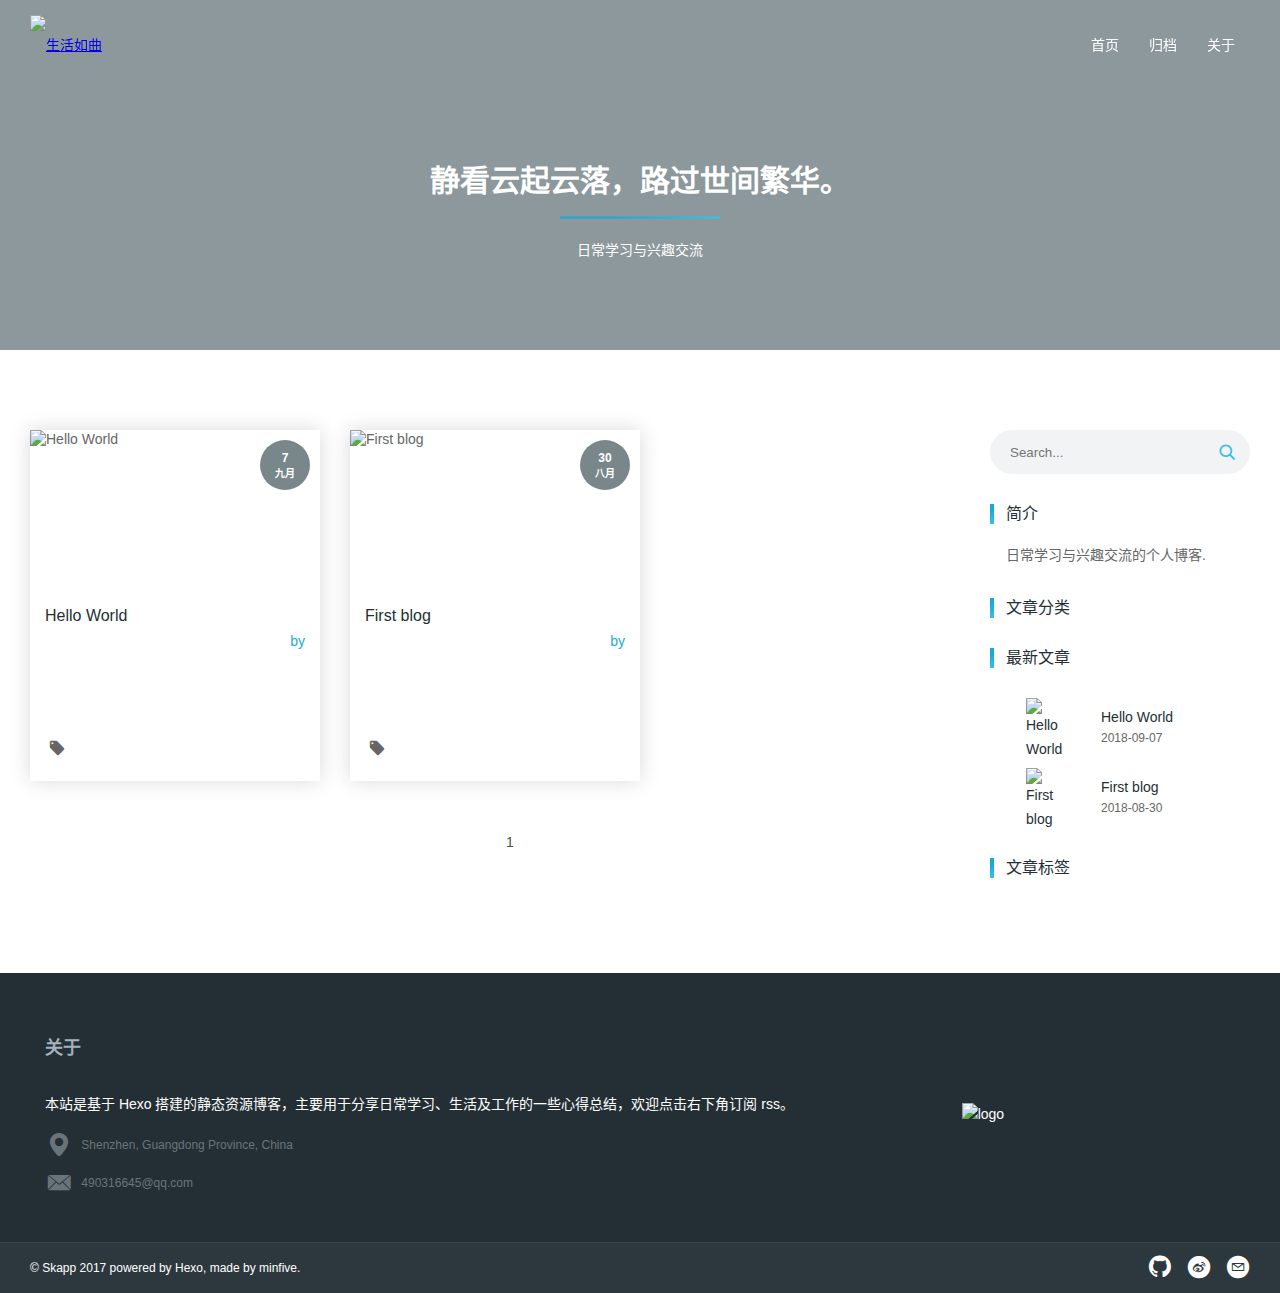
==== commit 95123425: "Site updated: 2018-09-07 19:33:42" ====
--- a/index.html
+++ b/index.html
@@ -1 +1 @@
-<!DOCTYPE html><html lang="zh-CN"><head><meta http-equiv="content-type" content="text/html; charset=utf-8"><meta content="width=device-width,initial-scale=1,maximum-scale=1,user-scalable=0" name="viewport"><meta content="yes" name="apple-mobile-web-app-capable"><meta content="black-translucent" name="apple-mobile-web-app-status-bar-style"><meta content="telephone=no" name="format-detection"><meta name="description" content="日常学习与兴趣交流的个人博客."><meta name="keywords" content="java, js, spring, springcloud, springboot, mysql, 数据库, 后端开发"><title>生活如曲 | 静看云起云落，路过世间繁华。</title><link rel="stylesheet" type="text/css" href="//fonts.neworld.org/css?family=Source+Code+Pro"><link rel="stylesheet" type="text/css" href="/css/style.css?v=2.0.1"><link rel="stylesheet" type="text/css" href="/css/highlight.css?v=2.0.1"><link rel="Shortcut Icon" href="/favicon.ico"><link rel="bookmark" href="/favicon.ico"><link rel="apple-touch-icon" href="/apple-touch-icon.png"><link rel="apple-touch-icon-precomposed" href="/apple-touch-icon.png"><link rel="alternate" type="application/atom+xml" href="/atom.xml"></head><body><div class="body_container"><div id="header"><div class="site-name"><h1 class="hidden">生活如曲</h1><a id="logo" href="/.">生活如曲</a><p class="description">静看云起云落，路过世间繁华。</p></div><div id="nav-menu"><a href="/." class="current"><i class="fa fa-home">首页</i></a><a href="/archives/"><i class="fa fa-archive"> 归档</i></a><a href="/about/"><i class="fa fa-user"> 关于</i></a><a href="/atom.xml"><i class="fa fa-rss"> 订阅</i></a></div><div id="search-form"><div id="result-mask" class="hide"></div><label><input id="search-key" type="text" autocomplete="off" placeholder="Arama"></label><div id="result-wrap" class="hide"><div id="search-result"></div></div><div class="hide"><template id="search-tpl"><div class="item"><a href="/{path}" title="{title}"><div class="title">{title}</div><div class="time">{date}</div><div class="tags">{tags}</div></a></div></template></div></div></div><div id="layout" class="layout-g"><div class="layout-l"><div class="content_container"><div class="post"><h2 class="post-title"><a href="/2018/09/07/hello-world/">Hello World</a></h2><div class="post-meta"><p><span class="date">2018-09-07</span></p></div><div class="post-content"><p>Welcome to <a href="https://hexo.io/" target="_blank" rel="noopener">Hexo</a>! This is your very first post. Check <a href="https://hexo.io/docs/" target="_blank" rel="noopener">documentation</a> for more info. If you get any problems when using Hexo, you can find the answer in <a href="https://hexo.io/docs/troubleshooting.html" target="_blank" rel="noopener">troubleshooting</a> or you can ask me on <a href="https://github.com/hexojs/hexo/issues" target="_blank" rel="noopener">GitHub</a>.</p></div><p class="readmore"><a href="/2018/09/07/hello-world/">阅读更多</a></p></div><div class="post"><h2 class="post-title"><a href="/2018/08/30/first-blog/">First blog</a></h2><div class="post-meta"><p><span class="date">2018-08-30</span></p></div><div class="post-content"><p>这是第一片测试博客.</p></div><p class="readmore"><a href="/2018/08/30/first-blog/">阅读更多</a></p></div></div></div><div class="layout-r"><div id="sidebar"><div class="search-pla"></div><div class="widget"><div class="widget-title"><i class="fa fa-xie">最新文章</i></div><ul class="post-list"><li class="post-list-item"><a class="post-list-link" href="/2018/09/07/hello-world/">Hello World</a></li><li class="post-list-item"><a class="post-list-link" href="/2018/08/30/first-blog/">First blog</a></li></ul></div><div class="widget"><div class="widget-title"><i class="fa fa-biao">标签</i></div><div class="tagcloud"></div></div><div class="widget"><div class="widget-title"><i class="fa fa-archive">归档</i></div><ul class="archive-list"><li class="archive-list-item"><a class="archive-list-link" href="/archives/2018/09/">九月 2018</a></li><li class="archive-list-item"><a class="archive-list-link" href="/archives/2018/08/">八月 2018</a></li></ul></div><div class="widget"><div class="widget-title"><i class="fa fa-you">友情链接</i></div><ul></ul><a href="http://blog.sina.com.cn/u/1945765192" title="新浪博客" target="_blank">新浪博客</a></div></div></div></div><a id="totop" href="#top"></a><div id="footer"><div class="footer-info"><p><a href="/baidusitemap.xml">Baidu Site Haritası</a> | <a href="/atom.xml">订阅</a> | <a href="/about/">关于</a></p><p>本站总访问量：<i id="busuanzi_container_site_pv"><i id="busuanzi_value_site_pv"></i></i>次</p><p><span>Copyright &copy;<a href="/." rel="nofollow">[object Object].</a></span><span> Theme by<a rel="nofollow" target="_blank" href="https://github.com/chaooo/hexo-theme-BlueLake"> BlueLake.</a></span><span> Count by<a href="http://busuanzi.ibruce.info/"> busuanzi.</a></span><span> Powered by<a rel="nofollow" target="_blank" href="https://hexo.io"> Hexo.</a></span></p></div></div></div><script src="https://dn-lbstatics.qbox.me/busuanzi/2.3/busuanzi.pure.mini.js" async></script><script>var _hmt=_hmt||[];!function(){var e=document.createElement("script");e.src="//hm.baidu.com/hm.js?3c406fe68ab7921ec7595af29f162bb2";var t=document.getElementsByTagName("script")[0];t.parentNode.insertBefore(e,t)}()</script><script type="text/javascript" src="/js/search.json.js?v=2.0.1"></script><script type="text/javascript" src="/js/totop.js?v=2.0.1" async></script></body></html>+<!DOCTYPE html><html lang="zh-cn"><head><meta charset="utf-8"><title>静看云起云落，路过世间繁华。</title><meta http-equiv="X-UA-Compatible" content="IE=Edge,chrome=1"><meta name="viewport" content="width=device-width,initial-scale=1,maximum-scale=1,user-scalable=no"><meta name="format-detection" content="telephone=no"><meta name="author" content="[object Object]"><meta name="designer" content="minfive"><meta name="keywords" content="java, js, spring, springcloud, springboot, mysql, 数据库, 后端开发"><meta name="description" content="日常学习与兴趣交流的个人博客."><meta name="apple-mobile-web-app-capable" content="yes"><meta name="apple-mobile-web-app-status-bar-style" content="black"><meta name="format-detection" content="telephone=yes"><meta name="mobile-web-app-capable" content="yes"><meta name="robots" content="all"><link rel="canonical" href="http://yoursite.com/index.html"><link rel="icon" type="image/png" href="/Users/leitan/Downloads/blog/themes/Mrminfive/source/img/favicon.ico" sizes="32x32"><link rel="stylesheet" href="/scss/base/index.css"><link rel="alternate" href="/atom.xml" title="生活如曲"><script>var _hmt=_hmt||[];!function(){var e=document.createElement("script");e.src="https://hm.baidu.com/hm.js?3c406fe68ab7921ec7595af29f162bb2";var t=document.getElementsByTagName("script")[0];t.parentNode.insertBefore(e,t)}()</script><link rel="stylesheet" href="/scss/views/page/index.css"></head><body ontouchstart><div id="page-loading" class="page page-loading" style="background-image:url(http://oo12ugek5.bkt.clouddn.com/blog/images/loader.gif)"></div><div id="page" class="page js-hidden"><header id="page-header" class="page__header" style="background-image:url(http://oo12ugek5.bkt.clouddn.com/blog/images/banner-bg.jpg)"><nav class="page__navbar"><div class="page__container navbar-container"><a class="page__logo" href="/" title="生活如曲" alt="生活如曲"><img src="http://oo12ugek5.bkt.clouddn.com/images/logo-text-white.png" alt="生活如曲"></a><nav class="page__nav"><ul class="nav__list clearfix"><li class="nav__item"><a href="/" alt="首页" title="首页">首页</a></li><li class="nav__item"><a href="/archives" alt="归档" title="归档">归档</a></li><li class="nav__item"><a href="/about" alt="关于" title="关于">关于</a></li></ul></nav><button class="page__menu-btn" type="button"><i class="iconfont icon-menu"></i></button></div></nav><section class="page__info"><h1 class="info__title">静看云起云落，路过世间繁华。</h1><hr class="info__hr"><p class="info__desc">日常学习与兴趣交流</p></section></header><main class="page__container page__main"><div class="page__content"><div class="page__posts clearfix"><div class="page__post"><article itemscope itemtype="http://schema.org/Article" class="page__mini-article"><div class="mini-article__cover"><img itemprop="image" src="http://oo12ugek5.bkt.clouddn.com/images/default_cover.png" alt="Hello World"><div itemprop="datePublished" content="" class="mini-article__date"><span class="date__day">7</span> <span class="date__month">九月</span></div><a itemprop="url" class="iconfont icon-enter" href="/2018/09/07/hello-world/"></a></div><div class="mini-article__info"><h3 itemprop="name" class="mini-article__title"><a itemprop="url" href="/2018/09/07/hello-world/" title="Hello World">Hello World</a></h3><p class="mini-article__author">by <span itemprop="author" itemscope itemtype="http://schema.org/Person"><a itemprop="url" href="" target="_blank"><span itemprop="name"></span></a></span></p><p itemprop="articleSection" class="min-article__desc"></p><div class="min-article__tags"><i class="iconfont icon-tab"></i><ul class="tags__list clearfix"></ul></div></div></article></div><div class="page__post"><article itemscope itemtype="http://schema.org/Article" class="page__mini-article"><div class="mini-article__cover"><img itemprop="image" src="http://oo12ugek5.bkt.clouddn.com/images/default_cover.png" alt="First blog"><div itemprop="datePublished" content="" class="mini-article__date"><span class="date__day">30</span> <span class="date__month">八月</span></div><a itemprop="url" class="iconfont icon-enter" href="/2018/08/30/first-blog/"></a></div><div class="mini-article__info"><h3 itemprop="name" class="mini-article__title"><a itemprop="url" href="/2018/08/30/first-blog/" title="First blog">First blog</a></h3><p class="mini-article__author">by <span itemprop="author" itemscope itemtype="http://schema.org/Person"><a itemprop="url" href="" target="_blank"><span itemprop="name"></span></a></span></p><p itemprop="articleSection" class="min-article__desc"></p><div class="min-article__tags"><i class="iconfont icon-tab"></i><ul class="tags__list clearfix"></ul></div></div></article></div></div><nav class="page__paginator"><ul class="paginator__list clearfix"><li class="paginator__item"><span>1</span></li></ul></nav></div><aside class="page__sidebar"><form id="page-search-from" class="page__search-from" action="/search/"><label class="search-form__item"><input class="input" type="text" name="search" placeholder="Search..."> <i class="iconfont icon-search"></i></label></form><div class="sidebar__block"><h3 class="block__title">简介</h3><p class="block__text">日常学习与兴趣交流的个人博客.</p></div><div class="sidebar__block"><h3 class="block__title">文章分类</h3></div><div class="sidebar__block"><h3 class="block__title">最新文章</h3><ul class="block-list latest-post-list"><li class="latest-post-item"><a href="/2018/09/07/hello-world/" title="Hello World"><div class="item__cover"><img src="http://oo12ugek5.bkt.clouddn.com/images/default_cover.png" alt="Hello World"></div><div class="item__info"><h3 class="item__title">Hello World</h3><span class="item__text">2018-09-07</span></div></a></li><li class="latest-post-item"><a href="/2018/08/30/first-blog/" title="First blog"><div class="item__cover"><img src="http://oo12ugek5.bkt.clouddn.com/images/default_cover.png" alt="First blog"></div><div class="item__info"><h3 class="item__title">First blog</h3><span class="item__text">2018-08-30</span></div></a></li></ul></div><div class="sidebar__block"><h3 class="block__title">文章标签</h3><ul class="block-list tag-list clearfix"></ul></div></aside></main><footer class="page__footer"><section class="footer__top"><div class="page__container footer__container"><div class="footer-top__item footer-top__item--2"><h3 class="item__title">关于</h3><div class="item__content"><p class="item__text">本站是基于 Hexo 搭建的静态资源博客，主要用于分享日常学习、生活及工作的一些心得总结，欢迎点击右下角订阅 rss。</p><ul class="footer__contact-info"><li class="contact-info__item"><i class="iconfont icon-address"></i> <span>Shenzhen, Guangdong Province, China</span></li><li class="contact-info__item"><i class="iconfont icon-email2"></i> <span>490316645@qq.com</span></li></ul></div></div><div class="footer-top__item footer__image"><img src="https://avatars1.githubusercontent.com/u/5753802?s=460&v=4" alt="logo" title="生活如曲"></div></div></section><section class="footer__bottom"><div class="page__container footer__container"><p class="footer__copyright">© <a href="https://github.com/Mrminfive/hexo-theme-skapp" target="_blank">Skapp</a> 2017 powered by <a href="http://hexo.io/" target="_blank">Hexo</a>, made by <a href="https://github.com/Mrminfive" target="_blank">minfive</a>.</p><ul class="footer__social-network clearfix"><li class="social-network__item"><a href="https://github.com/Phantom918" target="_blank" title="github"><i class="iconfont icon-github"></i></a></li><li class="social-network__item"><a href="http://weibo.com/tanleispace" target="_blank" title="weibo"><i class="iconfont icon-weibo"></i></a></li><li class="social-network__item"><a href="mailto:490316645@qq.com" target="_blank" title="email"><i class="iconfont icon-email"></i></a></li></ul></div></section></footer><div id="back-top" class="back-top back-top--hidden js-hidden"><i class="iconfont icon-top"></i></div></div><script src="/js/common.js"></script></body></html>--- a/scss/base/index.css
+++ b/scss/base/index.css
@@ -0,0 +1 @@
+@charset "UTF-8";@font-face{font-family:iconfont;src:url(../../fonts/iconfont.eot?t=1503327386217);src:url(../../fonts/iconfont.eot?t=1503327386217#iefix) format("embedded-opentype"),url(../../fonts/iconfont.woff?t=1503327386217) format("woff"),url(../../fonts/iconfont.ttf?t=1503327386217) format("truetype"),url(../../fonts/iconfont.svg?t=1503327386217#iconfont) format("svg")}.iconfont{font-family:iconfont!important;font-size:inherit;font-style:normal;-webkit-font-smoothing:antialiased;-moz-osx-font-smoothing:grayscale}.icon-enter:before{content:"\e608"}.icon-menu:before{content:"\e6c1"}.icon-eye:before{content:"\e6c0"}.icon-tab:before{content:"\e694"}.icon-twitter:before{content:"\e8aa"}.icon-search:before{content:"\e60d"}.icon-weibo:before{content:"\e67f"}.icon-comment:before{content:"\e69a"}.icon-time:before{content:"\e61e"}.icon-douban:before{content:"\e796"}.icon-zhihu:before{content:"\e619"}.icon-write:before{content:"\e605"}.icon-loader:before{content:"\e604"}.icon-address:before{content:"\e603"}.icon-share:before{content:"\e669"}.icon-like:before{content:"\e60f"}.icon-github:before{content:"\e600"}.icon-rss:before{content:"\e7ea"}.icon-email2:before{content:"\e63d"}.icon-next:before{content:"\e60c"}.icon-prev:before{content:"\e63f"}.icon-email:before{content:"\e665"}.icon-thanks:before{content:"\e6cc"}.icon-telegram:before{content:"\e731"}.icon-top:before{content:"\e6cd"}.icon-category:before{content:"\e622"}.icon-quotes:before{content:"\e63a"}.icon-facebook:before{content:"\e601"}.icon-in:before{content:"\e602"}*{box-sizing:border-box}body{margin:0;padding:0;font-family:-apple-system,BlinkMacSystemFont,"Segoe UI",Helvetica,Arial,"PingFang SC","Lantinghei SC","Microsoft Yahei","Hiragino Sans GB","Microsoft Sans Serif","WenQuanYi Micro Hei",sans;font-size:14px;color:#666;line-height:1.7;background-color:#fff}.link{font-size:inherit;text-decoration:none;transition:color .3s}.link:hover{color:#3ac0e8}.clearfix::after{content:'';display:table;clear:both}.js-open{display:block!important}.js-hidden{display:none!important}.js-ease-out-leave{transition:transform .5s ease-out,opacity .5s ease-out!important}.js-ease-out-enter-active{transform:translateY(0)!important;opacity:1!important}.js-ease-out-leave-active{transform:translateY(40px);opacity:0}@keyframes animations{0%{transform-origin:center bottom;transform:translateY(-80px) scale(0);opacity:0}25%{transform-origin:center bottom;transform:translateY(-120px) scale(.25);opacity:.25}60%{transform-origin:center;transform:translateY(0) scale(.6);opacity:.5}100%{transform-origin:center;transform:translateY(0) scale(1);opacity:1}}.js-animation{animation:animations 1s linear forwards}@media screen and (min-width:736px){body .page__main{padding-top:80px;padding-bottom:80px}}@media screen and (min-width:980px){body .page__container{width:950px}body .page__sidebar{width:260px;margin-top:0}body .page__content{-ms-flex:1;flex:1}}@media screen and (min-width:1280px){body .page__container{width:1250px}}.page{position:relative;display:-ms-flexbox;display:flex;-ms-flex-direction:column;flex-direction:column;min-height:100vh}.page__container{-ms-flex:1;flex:1;position:relative;width:100%;margin:0 auto;padding:0 15px}.page__main{display:-ms-flexbox;display:flex;-ms-flex-wrap:wrap;flex-wrap:wrap;padding-top:40px;padding-bottom:40px}.page__content{width:100%}.page__sidebar{width:100%;margin-top:60px}@media screen and (max-width:736px){body .page__header--small .nav__list{background:#19abd6;background:linear-gradient(to right,#19abd6 35%,#3ac0e8 100%)}body .page__menu-btn{display:inline-block}body .page__navbar{height:60px}body .page__nav{position:absolute;top:100%;left:0;width:100%;transform-origin:top;transform:translateY(-20%) scaleY(.8);opacity:0;z-index:-1;display:none}body .page__nav--open{transform:translateY(0) scaleY(1);opacity:1}body .page__nav .nav__list{border-top:1px solid rgba(255,255,255,.1);padding:0 15px}body .page__nav .nav__item{float:none;text-align:right;margin-top:10px}body .page__nav .nav__item>a{height:40px;line-height:40px}body .page__logo{margin:0}}.page__header{display:block;position:relative;height:350px;background:center no-repeat;background-size:cover;color:#fff}.page__header::before{content:'';position:absolute;height:100%;width:100%;background-color:rgba(64,84,90,.6)}.page__header--small .page__navbar{height:60px;background:#19abd6;background:linear-gradient(to right,#19abd6 35%,#3ac0e8 100%)}.page__header--small .page__logo{margin:0}.page__header--small .page__nav .nav__item a:hover{color:#0e627b}.page__small-header{height:40px}.page__navbar{position:fixed;top:0;left:0;width:100%;background-color:transparent;height:90px;transition:height .3s;z-index:100}.page__navbar .navbar-container{display:-ms-flexbox;display:flex;-ms-flex-pack:justify;justify-content:space-between;-ms-flex-align:center;align-items:center}.page__logo{display:block;height:60px;line-height:60px;margin:15px 0;text-align:center;transition:margin .3s}.page__logo>img{display:block;height:100%}.page__nav{transition:transform .3s,opacity .3s}.page__nav .nav__list{margin:0;padding:0;border-color:transparent;transition:border-color .3s}.page__nav .nav__item{float:left;list-style:none}.page__nav .nav__item>a{display:block;height:60px;line-height:60px;padding:0 15px;font-size:inherit;text-decoration:none;transition:color .3s;color:#fff}.page__nav .nav__item>a:hover{color:#19abd6}.page__info{position:absolute;left:0;top:calc(50% + 45px);transform:translateY(-50%);display:block;width:100%;text-align:center}.page__info .info__title{margin:0;font-size:30px;font-weight:700;line-height:1.1}.page__info .info__hr{margin:20px auto;height:2px;width:160px;border:0;color:#19abd6;background:#19abd6;background:linear-gradient(to right,#19abd6 35%,#3ac0e8 100%)}.page__info .info__desc{font-size:14px}.page__menu-btn{display:none;border:0;background:0 0;outline:0;-webkit-appearance:none;-moz-appearance:none;appearance:none;cursor:pointer;padding:10px;color:#fff;font-size:28px}.page__menu-btn>i{display:block}.page__paginator{margin-top:45px;line-height:1;text-align:center}.paginator__list{display:inline-block;margin:0;padding:0;list-style:none}.paginator__item{float:left}.paginator__item+.paginator__item{margin-left:5px}.paginator__item>a{display:block;height:32px;width:32px;text-align:center;line-height:32px;border-radius:50%;overflow:hidden;background-color:#d8e5f3;color:#40545a;text-decoration:none;transition:background .3s}.paginator__item>a:hover{background-color:#8ab1db}.paginator__item>span{display:block;height:32px;width:32px;text-align:center;line-height:32px;border-radius:50%;overflow:hidden;background-color:transparent;color:#40545a;text-decoration:none}.page__search-from{display:block;font-size:12px}.page__search-from .search-form__item{position:relative;display:block}.page__search-from .search-form__item>input{display:block;width:100%;height:44px;padding:8px 46px 8px 20px;outline:0;color:inherit;border:none;border-radius:22px;-webkit-appearance:none;-moz-appearance:none;appearance:none;background-color:rgba(164,177,191,.15);box-shadow:none;transition:box-shadow .3s}.page__search-from .search-form__item>input:focus,.page__search-from .search-form__item>input:hover{box-shadow:inset 0 0 0 2px #3ac0e8}.page__search-from .search-form__item>i{position:absolute;top:50%;right:14px;transform:translateY(-50%);font-size:18px;color:#3ac0e8}.sidebar__img{display:block;width:100%;max-width:240px;margin:0 auto 30px}.sidebar__img>img{display:block;width:100%;height:auto}.sidebar__block{position:relative;display:block;width:100%}.sidebar__block .block__title{position:relative;color:#242f35;font-size:16px;padding-left:16px;margin:30px auto 20px;font-weight:400;height:20px;line-height:20px}.sidebar__block .block__title:before{content:'';display:block;position:absolute;width:4px;height:100%;top:0;left:0;z-index:-1;background:#19abd6;background:linear-gradient(to bottom,#19abd6 35%,#3ac0e8 100%) left center no-repeat;background-size:100%}.sidebar__block .block__text{margin:0;padding-left:16px}.sidebar__block .block-list{margin:0;margin-top:30px;padding:0;padding-left:16px;width:100%;color:#242f35}.sidebar__block .block-list-item{list-style:none;width:100%;padding-bottom:10px;border-bottom:1px dotted #d8e5f3}.sidebar__block .block-list-item+.block-list-item{margin-top:10px}.sidebar__block .block-list-item .block-list-link{font-size:inherit;text-decoration:none;transition:color .3s;color:#242f35}.sidebar__block .block-list-item .block-list-link:hover{color:#19abd6}.sidebar__block .block-list-item .block-list-count{margin-left:5px;color:#19abd6}.sidebar__block .block-list-item .block-list-count::before{content:'('}.sidebar__block .block-list-item .block-list-count::after{content:')'}.sidebar__block .tag-list{margin-top:-5px;margin-right:-10px}.sidebar__block .tag-item{float:left;list-style:none;margin-right:10px;margin-top:5px}.sidebar__block .tag-link{display:block;height:34px;border:2px solid #d8e5f3;border-radius:34px;font-size:12px;line-height:22px;color:#242f35;padding:4px 10px;text-decoration:none;transition:color .3s,border-color .3s}.sidebar__block .tag-link:hover{color:#19abd6;border-color:#19abd6}.sidebar__block .latest-post-item{list-style:none;width:100%}.sidebar__block .latest-post-item+.latest-post-item{margin-top:10px}.sidebar__block .latest-post-item>a{display:-ms-flexbox;display:flex;-ms-flex-align:center;align-items:center;width:100%;text-decoration:none;color:#242f35}.sidebar__block .latest-post-item>a:hover .item__title{color:#19abd6}.sidebar__block .latest-post-item .item__cover{position:relative;display:block;width:80px;height:60px;overflow:hidden}.sidebar__block .latest-post-item .item__cover>img{position:absolute;top:50%;left:50%;transform:translate(-50%,-50%);display:block;height:100%}.sidebar__block .latest-post-item .item__info{display:block;width:calc(100% - 80px);padding:8px 15px;line-height:1.4}.sidebar__block .latest-post-item .item__title{margin:0;font-weight:400;font-size:14px;overflow:hidden;text-overflow:ellipsis;white-space:nowrap;transition:color .3s}.sidebar__block .latest-post-item .item__text{font-size:12px;color:#666;overflow:hidden;text-overflow:ellipsis;white-space:nowrap}@media screen and (max-width:980px){body .footer__bottom{padding:30px 0}body .footer__container{-ms-flex-direction:column;flex-direction:column}body .footer__copyright{margin-bottom:10px}}.footer__top{padding:30px 0;background-color:#242f35;border-bottom:1px solid rgba(255,255,255,.1);color:#fff}.footer__top .footer__container{-ms-flex-align:start;align-items:flex-start}.footer__bottom{display:block;background-color:#2d383e;color:#fff;padding:10px 0}.footer__bottom a{font-size:inherit;text-decoration:none;transition:color .3s;color:#fff}.footer__bottom a:hover{color:#19abd6}.footer__container{display:-ms-flexbox;display:flex;-ms-flex-pack:justify;justify-content:space-between;-ms-flex-align:center;align-items:center}.footer-top__item,.footer-top__item--2{-ms-flex:1;flex:1;width:100%;padding:0 15px 15px}.footer-top__item--2{-ms-flex:2;flex:2}.footer-top__item .item__title,.footer-top__item--2 .item__title{color:#a4b1bf;font-size:18px;margin:30px 0;text-transform:capitalize}.footer-top__list{list-style:none;margin:0;padding:0}.footer-top__list .list-item+.list-item{margin-top:12px}.footer-top__list .list-item>a{font-size:inherit;text-decoration:none;transition:color .3s;color:#fff}.footer-top__list .list-item>a:hover{color:#19abd6}.footer__contact-info{margin:0;padding:0;list-style:none;line-height:1}.footer__contact-info .contact-info__item{color:#69747a;font-size:12px}.footer__contact-info .contact-info__item+.contact-info__item{margin-top:10px}.footer__contact-info .contact-info__item i{font-size:28px;margin-right:5px;vertical-align:middle}.footer__contact-info .contact-info__item span{vertical-align:middle}.footer__image{display:-ms-flexbox;display:flex;-ms-flex-align:center;align-items:center;-ms-flex-pack:center;justify-content:center;-ms-flex-item-align:stretch;align-self:stretch}.footer__image>img{display:block;width:100%;height:auto;max-width:160px;margin-top:30px}.footer__copyright{margin:0;font-size:12px;text-align:center}.footer__social-network{margin:0;padding:0;list-style:none;font-size:24px;line-height:1.2}.footer__social-network .social-network__item{float:left;transition:transform .3s}.footer__social-network .social-network__item:hover{transform:rotate(360deg)}.footer__social-network .social-network__item+.social-network__item{margin-left:15px}.back-top{position:fixed;display:block;width:50px;height:50px;font-size:25px;right:1em;bottom:3em;text-align:center;color:#fff;transition:background .3s,opacity .3s;background:#19abd6;background:linear-gradient(to right,#19abd6 35%,#3ac0e8 100%);background-size:200% auto;border-radius:50%;cursor:pointer;opacity:1;z-index:100}.back-top:hover{background-position:right center}.back-top>i{display:inline-block;line-height:50px}.back-top--hidden{opacity:0}.page-loading{background:center no-repeat;background-size:auto}--- a/scss/views/page/index.css
+++ b/scss/views/page/index.css
@@ -0,0 +1 @@
+.clearfix::after{content:'';display:table;clear:both}@media screen and (min-width:980px){body .mini-article__cover{height:160px}}.page__mini-article{width:100%;background-color:#fff;box-shadow:0 0 20px rgba(0,0,0,.15);transition:box-shadow .3s;line-height:1.4}.page__mini-article:hover{box-shadow:0 0 20px rgba(0,0,0,.2)}.page__mini-article:hover .mini-article__cover::before{background-color:rgba(30,200,252,.9)}.page__mini-article:hover .mini-article__cover>a{transform:translate(-50%,-50%) rotateX(180deg) rotateZ(-360deg) scale(1);opacity:1}.mini-article__cover{position:relative;overflow:hidden;width:100%;height:auto}.mini-article__cover::before{content:'';position:absolute;display:block;width:100%;height:100%;top:0;left:0;z-index:1;background-color:transparent;transition:background .3s}.mini-article__cover>img{display:block;width:100%}.mini-article__cover>a{font-size:inherit;text-decoration:none;transition:color .3s;position:absolute;top:50%;left:50%;transform:translate(-50%,-50%) rotateX(180deg) rotateZ(0) scale(.5);opacity:0;display:block;color:#fff;z-index:2;font-size:28px;transition:transform .3s,opacity .3s}.mini-article__cover>a:hover{color:#0e627b}.mini-article__date{position:absolute;top:10px;right:10px;display:-ms-flexbox;display:flex;-ms-flex-direction:column;flex-direction:column;-ms-flex-pack:center;justify-content:center;-ms-flex-align:center;align-items:center;width:50px;height:50px;border-radius:50%;color:#fff;font-weight:700;text-align:center;background-color:rgba(64,84,90,.7);line-height:1}.mini-article__date>span{display:block}.mini-article__date .date__day{font-size:12px}.mini-article__date .date__month{font-size:10px;margin-top:5px}.mini-article__info{padding:15px}.mini-article__title{font-size:16px;margin:0;font-weight:400;overflow:hidden;text-overflow:ellipsis;white-space:nowrap}.mini-article__title>a{font-size:inherit;text-decoration:none;transition:color .3s;color:#242f35}.mini-article__title>a:hover{color:#19abd6}.mini-article__author{display:block;margin:0;margin-top:5px;color:#19abd6;text-align:right}.mini-article__author>span a{color:#19abd6;text-decoration:none}.mini-article__author .author__item+.author__item::before{content:'&';color:#666;margin-right:4px}.min-article__desc{overflow:hidden;display:-webkit-box;-webkit-line-clamp:2;-webkit-box-orient:vertical;word-break:break-all;line-height:26px;height:52px}.min-article__tags>i{font-size:24px;vertical-align:middle;margin-right:5px}.min-article__tags .tags__list{display:inline-block;margin:0;padding:0;list-style:none;vertical-align:middle}.min-article__tags .tags__item{float:left}.min-article__tags .tags__item>a{font-size:inherit;text-decoration:none;transition:color .3s;color:#666}.min-article__tags .tags__item>a:hover{color:#19abd6}.min-article__tags .tags__item+.tags__item::before{content:', '}@media screen and (min-width:980px){body .page__posts{margin-top:-30px;margin-right:-30px}body .page__post{width:300px}}@media screen and (min-width:1280px){body .page__post{width:290px}}.page__posts{margin-top:-30px;margin-right:0}.page__post{float:left;width:100%;margin-top:30px;margin-right:30px}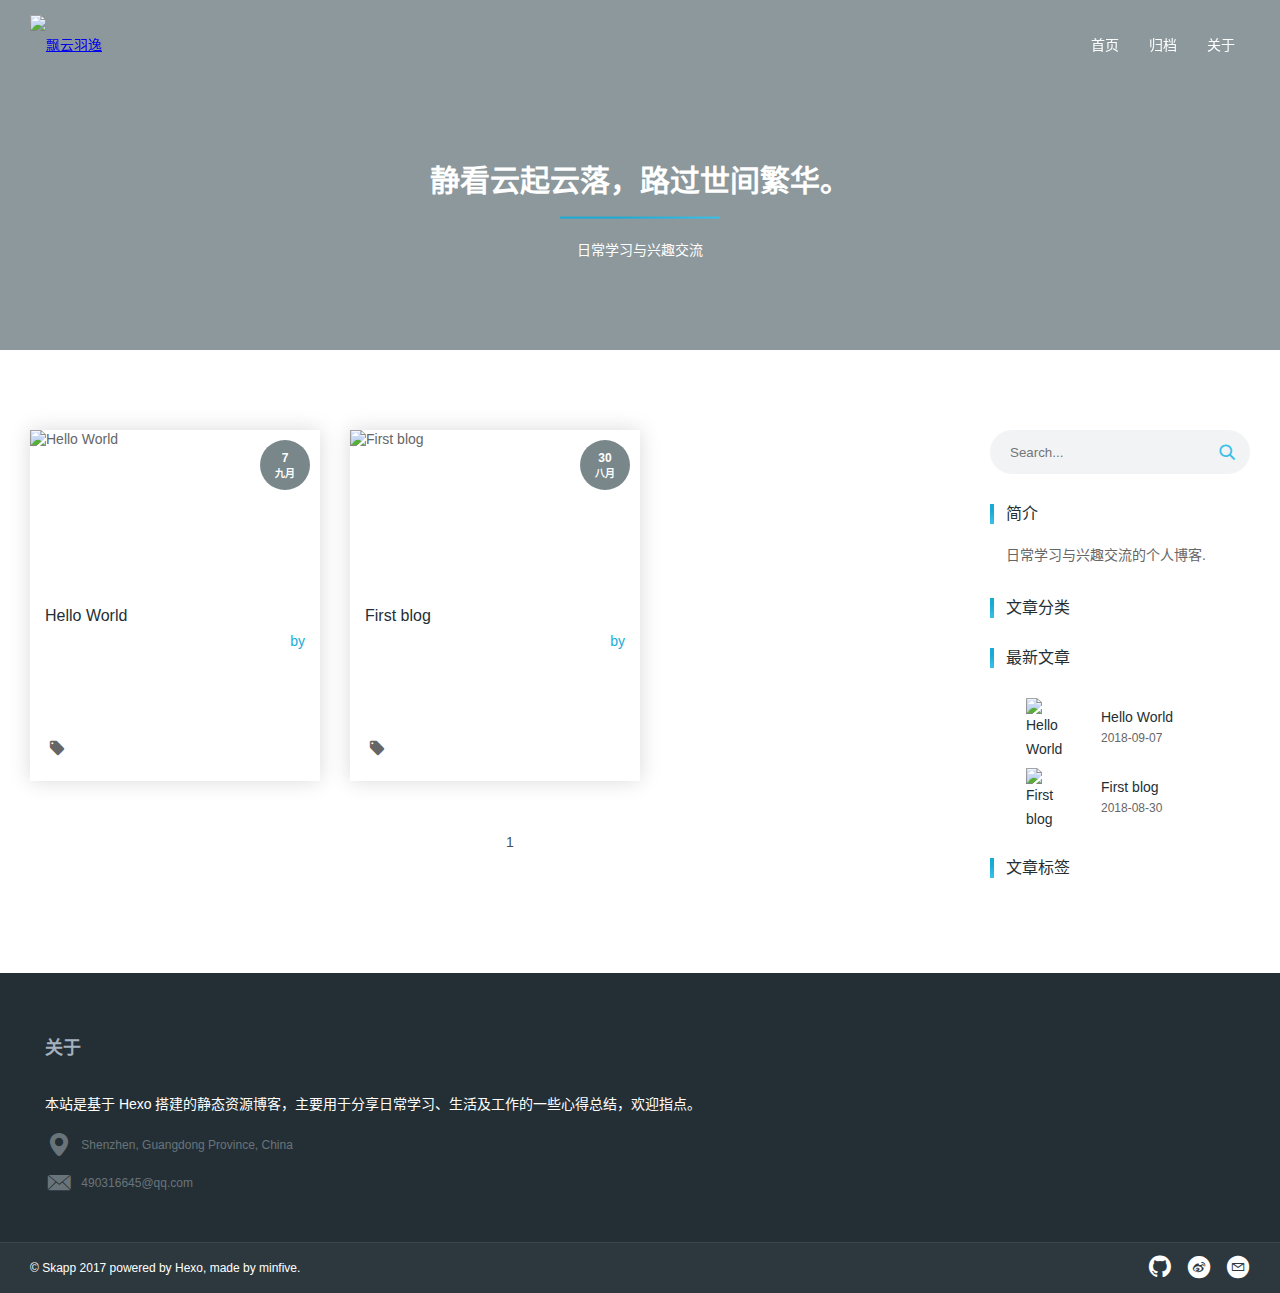
==== commit 1546f4d0: "Site updated: 2018-09-07 19:45:27" ====
--- a/index.html
+++ b/index.html
@@ -1 +1 @@
-<!DOCTYPE html><html lang="zh-cn"><head><meta charset="utf-8"><title>静看云起云落，路过世间繁华。</title><meta http-equiv="X-UA-Compatible" content="IE=Edge,chrome=1"><meta name="viewport" content="width=device-width,initial-scale=1,maximum-scale=1,user-scalable=no"><meta name="format-detection" content="telephone=no"><meta name="author" content="[object Object]"><meta name="designer" content="minfive"><meta name="keywords" content="java, js, spring, springcloud, springboot, mysql, 数据库, 后端开发"><meta name="description" content="日常学习与兴趣交流的个人博客."><meta name="apple-mobile-web-app-capable" content="yes"><meta name="apple-mobile-web-app-status-bar-style" content="black"><meta name="format-detection" content="telephone=yes"><meta name="mobile-web-app-capable" content="yes"><meta name="robots" content="all"><link rel="canonical" href="http://yoursite.com/index.html"><link rel="icon" type="image/png" href="/Users/leitan/Downloads/blog/themes/Mrminfive/source/img/favicon.ico" sizes="32x32"><link rel="stylesheet" href="/scss/base/index.css"><link rel="alternate" href="/atom.xml" title="生活如曲"><script>var _hmt=_hmt||[];!function(){var e=document.createElement("script");e.src="https://hm.baidu.com/hm.js?3c406fe68ab7921ec7595af29f162bb2";var t=document.getElementsByTagName("script")[0];t.parentNode.insertBefore(e,t)}()</script><link rel="stylesheet" href="/scss/views/page/index.css"></head><body ontouchstart><div id="page-loading" class="page page-loading" style="background-image:url(http://oo12ugek5.bkt.clouddn.com/blog/images/loader.gif)"></div><div id="page" class="page js-hidden"><header id="page-header" class="page__header" style="background-image:url(http://oo12ugek5.bkt.clouddn.com/blog/images/banner-bg.jpg)"><nav class="page__navbar"><div class="page__container navbar-container"><a class="page__logo" href="/" title="生活如曲" alt="生活如曲"><img src="http://oo12ugek5.bkt.clouddn.com/images/logo-text-white.png" alt="生活如曲"></a><nav class="page__nav"><ul class="nav__list clearfix"><li class="nav__item"><a href="/" alt="首页" title="首页">首页</a></li><li class="nav__item"><a href="/archives" alt="归档" title="归档">归档</a></li><li class="nav__item"><a href="/about" alt="关于" title="关于">关于</a></li></ul></nav><button class="page__menu-btn" type="button"><i class="iconfont icon-menu"></i></button></div></nav><section class="page__info"><h1 class="info__title">静看云起云落，路过世间繁华。</h1><hr class="info__hr"><p class="info__desc">日常学习与兴趣交流</p></section></header><main class="page__container page__main"><div class="page__content"><div class="page__posts clearfix"><div class="page__post"><article itemscope itemtype="http://schema.org/Article" class="page__mini-article"><div class="mini-article__cover"><img itemprop="image" src="http://oo12ugek5.bkt.clouddn.com/images/default_cover.png" alt="Hello World"><div itemprop="datePublished" content="" class="mini-article__date"><span class="date__day">7</span> <span class="date__month">九月</span></div><a itemprop="url" class="iconfont icon-enter" href="/2018/09/07/hello-world/"></a></div><div class="mini-article__info"><h3 itemprop="name" class="mini-article__title"><a itemprop="url" href="/2018/09/07/hello-world/" title="Hello World">Hello World</a></h3><p class="mini-article__author">by <span itemprop="author" itemscope itemtype="http://schema.org/Person"><a itemprop="url" href="" target="_blank"><span itemprop="name"></span></a></span></p><p itemprop="articleSection" class="min-article__desc"></p><div class="min-article__tags"><i class="iconfont icon-tab"></i><ul class="tags__list clearfix"></ul></div></div></article></div><div class="page__post"><article itemscope itemtype="http://schema.org/Article" class="page__mini-article"><div class="mini-article__cover"><img itemprop="image" src="http://oo12ugek5.bkt.clouddn.com/images/default_cover.png" alt="First blog"><div itemprop="datePublished" content="" class="mini-article__date"><span class="date__day">30</span> <span class="date__month">八月</span></div><a itemprop="url" class="iconfont icon-enter" href="/2018/08/30/first-blog/"></a></div><div class="mini-article__info"><h3 itemprop="name" class="mini-article__title"><a itemprop="url" href="/2018/08/30/first-blog/" title="First blog">First blog</a></h3><p class="mini-article__author">by <span itemprop="author" itemscope itemtype="http://schema.org/Person"><a itemprop="url" href="" target="_blank"><span itemprop="name"></span></a></span></p><p itemprop="articleSection" class="min-article__desc"></p><div class="min-article__tags"><i class="iconfont icon-tab"></i><ul class="tags__list clearfix"></ul></div></div></article></div></div><nav class="page__paginator"><ul class="paginator__list clearfix"><li class="paginator__item"><span>1</span></li></ul></nav></div><aside class="page__sidebar"><form id="page-search-from" class="page__search-from" action="/search/"><label class="search-form__item"><input class="input" type="text" name="search" placeholder="Search..."> <i class="iconfont icon-search"></i></label></form><div class="sidebar__block"><h3 class="block__title">简介</h3><p class="block__text">日常学习与兴趣交流的个人博客.</p></div><div class="sidebar__block"><h3 class="block__title">文章分类</h3></div><div class="sidebar__block"><h3 class="block__title">最新文章</h3><ul class="block-list latest-post-list"><li class="latest-post-item"><a href="/2018/09/07/hello-world/" title="Hello World"><div class="item__cover"><img src="http://oo12ugek5.bkt.clouddn.com/images/default_cover.png" alt="Hello World"></div><div class="item__info"><h3 class="item__title">Hello World</h3><span class="item__text">2018-09-07</span></div></a></li><li class="latest-post-item"><a href="/2018/08/30/first-blog/" title="First blog"><div class="item__cover"><img src="http://oo12ugek5.bkt.clouddn.com/images/default_cover.png" alt="First blog"></div><div class="item__info"><h3 class="item__title">First blog</h3><span class="item__text">2018-08-30</span></div></a></li></ul></div><div class="sidebar__block"><h3 class="block__title">文章标签</h3><ul class="block-list tag-list clearfix"></ul></div></aside></main><footer class="page__footer"><section class="footer__top"><div class="page__container footer__container"><div class="footer-top__item footer-top__item--2"><h3 class="item__title">关于</h3><div class="item__content"><p class="item__text">本站是基于 Hexo 搭建的静态资源博客，主要用于分享日常学习、生活及工作的一些心得总结，欢迎点击右下角订阅 rss。</p><ul class="footer__contact-info"><li class="contact-info__item"><i class="iconfont icon-address"></i> <span>Shenzhen, Guangdong Province, China</span></li><li class="contact-info__item"><i class="iconfont icon-email2"></i> <span>490316645@qq.com</span></li></ul></div></div><div class="footer-top__item footer__image"><img src="https://avatars1.githubusercontent.com/u/5753802?s=460&v=4" alt="logo" title="生活如曲"></div></div></section><section class="footer__bottom"><div class="page__container footer__container"><p class="footer__copyright">© <a href="https://github.com/Mrminfive/hexo-theme-skapp" target="_blank">Skapp</a> 2017 powered by <a href="http://hexo.io/" target="_blank">Hexo</a>, made by <a href="https://github.com/Mrminfive" target="_blank">minfive</a>.</p><ul class="footer__social-network clearfix"><li class="social-network__item"><a href="https://github.com/Phantom918" target="_blank" title="github"><i class="iconfont icon-github"></i></a></li><li class="social-network__item"><a href="http://weibo.com/tanleispace" target="_blank" title="weibo"><i class="iconfont icon-weibo"></i></a></li><li class="social-network__item"><a href="mailto:490316645@qq.com" target="_blank" title="email"><i class="iconfont icon-email"></i></a></li></ul></div></section></footer><div id="back-top" class="back-top back-top--hidden js-hidden"><i class="iconfont icon-top"></i></div></div><script src="/js/common.js"></script></body></html>+<!DOCTYPE html><html lang="zh-cn"><head><meta charset="utf-8"><title>静看云起云落，路过世间繁华。</title><meta http-equiv="X-UA-Compatible" content="IE=Edge,chrome=1"><meta name="viewport" content="width=device-width,initial-scale=1,maximum-scale=1,user-scalable=no"><meta name="format-detection" content="telephone=no"><meta name="author" content="[object Object]"><meta name="designer" content="minfive"><meta name="keywords" content="java, js, spring, springcloud, springboot, mysql, 数据库, 后端开发"><meta name="description" content="日常学习与兴趣交流的个人博客."><meta name="apple-mobile-web-app-capable" content="yes"><meta name="apple-mobile-web-app-status-bar-style" content="black"><meta name="format-detection" content="telephone=yes"><meta name="mobile-web-app-capable" content="yes"><meta name="robots" content="all"><link rel="canonical" href="http://yoursite.com/index.html"><link rel="icon" type="image/png" href="/Users/leitan/Downloads/blog/themes/Mrminfive/source/img/favicon.ico" sizes="32x32"><link rel="stylesheet" href="/scss/base/index.css"><link rel="alternate" href="/atom.xml" title="飘云羽逸"><script>var _hmt=_hmt||[];!function(){var e=document.createElement("script");e.src="https://hm.baidu.com/hm.js?3c406fe68ab7921ec7595af29f162bb2";var t=document.getElementsByTagName("script")[0];t.parentNode.insertBefore(e,t)}()</script><link rel="stylesheet" href="/scss/views/page/index.css"></head><body ontouchstart><div id="page-loading" class="page page-loading" style="background-image:url(http://oo12ugek5.bkt.clouddn.com/blog/images/loader.gif)"></div><div id="page" class="page js-hidden"><header id="page-header" class="page__header" style="background-image:url(http://oo12ugek5.bkt.clouddn.com/blog/images/banner-bg.jpg)"><nav class="page__navbar"><div class="page__container navbar-container"><a class="page__logo" href="/" title="飘云羽逸" alt="飘云羽逸"><img src="http://oo12ugek5.bkt.clouddn.com/images/logo-text-white.png" alt="飘云羽逸"></a><nav class="page__nav"><ul class="nav__list clearfix"><li class="nav__item"><a href="/" alt="首页" title="首页">首页</a></li><li class="nav__item"><a href="/archives" alt="归档" title="归档">归档</a></li><li class="nav__item"><a href="/about" alt="关于" title="关于">关于</a></li></ul></nav><button class="page__menu-btn" type="button"><i class="iconfont icon-menu"></i></button></div></nav><section class="page__info"><h1 class="info__title">静看云起云落，路过世间繁华。</h1><hr class="info__hr"><p class="info__desc">日常学习与兴趣交流</p></section></header><main class="page__container page__main"><div class="page__content"><div class="page__posts clearfix"><div class="page__post"><article itemscope itemtype="http://schema.org/Article" class="page__mini-article"><div class="mini-article__cover"><img itemprop="image" src="http://oo12ugek5.bkt.clouddn.com/images/default_cover.png" alt="Hello World"><div itemprop="datePublished" content="" class="mini-article__date"><span class="date__day">7</span> <span class="date__month">九月</span></div><a itemprop="url" class="iconfont icon-enter" href="/2018/09/07/hello-world/"></a></div><div class="mini-article__info"><h3 itemprop="name" class="mini-article__title"><a itemprop="url" href="/2018/09/07/hello-world/" title="Hello World">Hello World</a></h3><p class="mini-article__author">by <span itemprop="author" itemscope itemtype="http://schema.org/Person"><a itemprop="url" href="" target="_blank"><span itemprop="name"></span></a></span></p><p itemprop="articleSection" class="min-article__desc"></p><div class="min-article__tags"><i class="iconfont icon-tab"></i><ul class="tags__list clearfix"></ul></div></div></article></div><div class="page__post"><article itemscope itemtype="http://schema.org/Article" class="page__mini-article"><div class="mini-article__cover"><img itemprop="image" src="http://oo12ugek5.bkt.clouddn.com/images/default_cover.png" alt="First blog"><div itemprop="datePublished" content="" class="mini-article__date"><span class="date__day">30</span> <span class="date__month">八月</span></div><a itemprop="url" class="iconfont icon-enter" href="/2018/08/30/first-blog/"></a></div><div class="mini-article__info"><h3 itemprop="name" class="mini-article__title"><a itemprop="url" href="/2018/08/30/first-blog/" title="First blog">First blog</a></h3><p class="mini-article__author">by <span itemprop="author" itemscope itemtype="http://schema.org/Person"><a itemprop="url" href="" target="_blank"><span itemprop="name"></span></a></span></p><p itemprop="articleSection" class="min-article__desc"></p><div class="min-article__tags"><i class="iconfont icon-tab"></i><ul class="tags__list clearfix"></ul></div></div></article></div></div><nav class="page__paginator"><ul class="paginator__list clearfix"><li class="paginator__item"><span>1</span></li></ul></nav></div><aside class="page__sidebar"><form id="page-search-from" class="page__search-from" action="/search/"><label class="search-form__item"><input class="input" type="text" name="search" placeholder="Search..."> <i class="iconfont icon-search"></i></label></form><div class="sidebar__block"><h3 class="block__title">简介</h3><p class="block__text">日常学习与兴趣交流的个人博客.</p></div><div class="sidebar__block"><h3 class="block__title">文章分类</h3></div><div class="sidebar__block"><h3 class="block__title">最新文章</h3><ul class="block-list latest-post-list"><li class="latest-post-item"><a href="/2018/09/07/hello-world/" title="Hello World"><div class="item__cover"><img src="http://oo12ugek5.bkt.clouddn.com/images/default_cover.png" alt="Hello World"></div><div class="item__info"><h3 class="item__title">Hello World</h3><span class="item__text">2018-09-07</span></div></a></li><li class="latest-post-item"><a href="/2018/08/30/first-blog/" title="First blog"><div class="item__cover"><img src="http://oo12ugek5.bkt.clouddn.com/images/default_cover.png" alt="First blog"></div><div class="item__info"><h3 class="item__title">First blog</h3><span class="item__text">2018-08-30</span></div></a></li></ul></div><div class="sidebar__block"><h3 class="block__title">文章标签</h3><ul class="block-list tag-list clearfix"></ul></div></aside></main><footer class="page__footer"><section class="footer__top"><div class="page__container footer__container"><div class="footer-top__item footer-top__item--2"><h3 class="item__title">关于</h3><div class="item__content"><p class="item__text">本站是基于 Hexo 搭建的静态资源博客，主要用于分享日常学习、生活及工作的一些心得总结，欢迎指点。</p><ul class="footer__contact-info"><li class="contact-info__item"><i class="iconfont icon-address"></i> <span>Shenzhen, Guangdong Province, China</span></li><li class="contact-info__item"><i class="iconfont icon-email2"></i> <span>490316645@qq.com</span></li></ul></div></div></div></section><section class="footer__bottom"><div class="page__container footer__container"><p class="footer__copyright">© <a href="https://github.com/Mrminfive/hexo-theme-skapp" target="_blank">Skapp</a> 2017 powered by <a href="http://hexo.io/" target="_blank">Hexo</a>, made by <a href="https://github.com/Mrminfive" target="_blank">minfive</a>.</p><ul class="footer__social-network clearfix"><li class="social-network__item"><a href="https://github.com/Phantom918" target="_blank" title="github"><i class="iconfont icon-github"></i></a></li><li class="social-network__item"><a href="http://weibo.com/tanleispace" target="_blank" title="weibo"><i class="iconfont icon-weibo"></i></a></li><li class="social-network__item"><a href="mailto:490316645@qq.com" target="_blank" title="email"><i class="iconfont icon-email"></i></a></li></ul></div></section></footer><div id="back-top" class="back-top back-top--hidden js-hidden"><i class="iconfont icon-top"></i></div></div><script src="/js/common.js"></script></body></html>